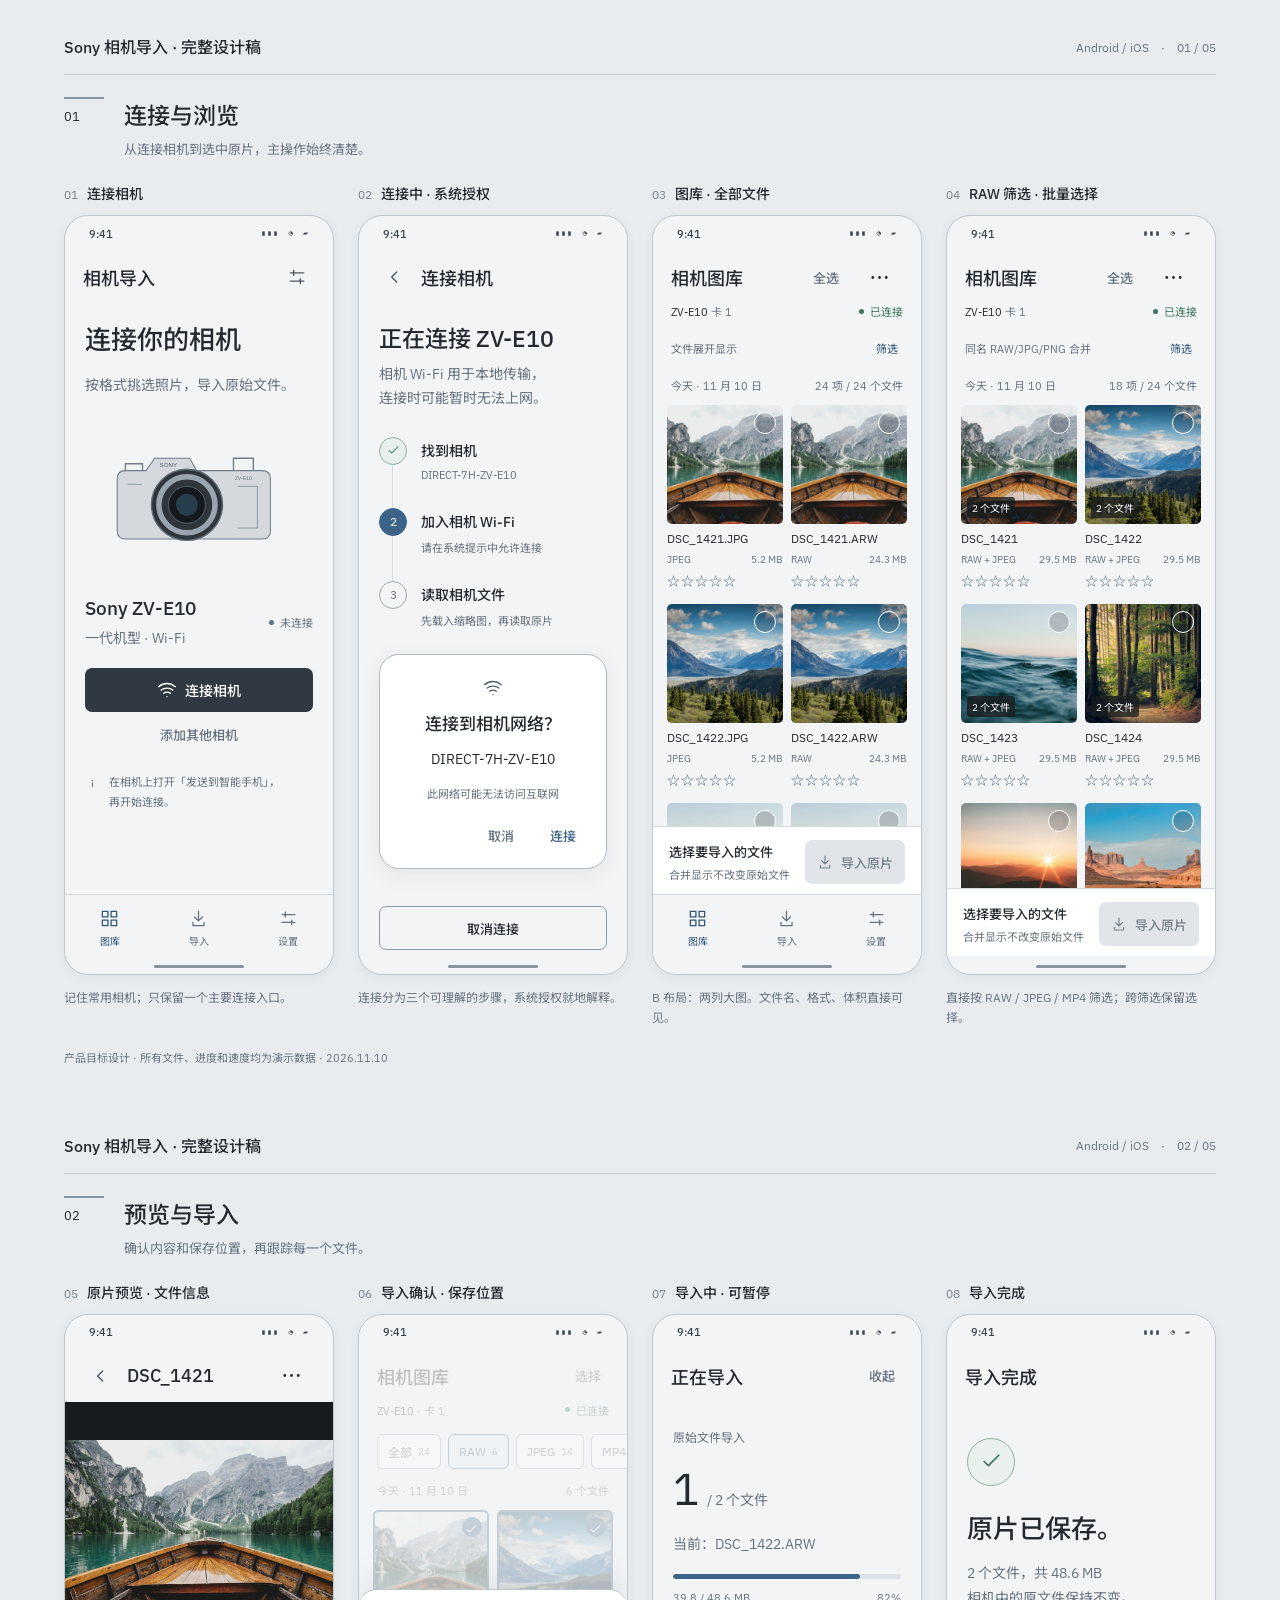
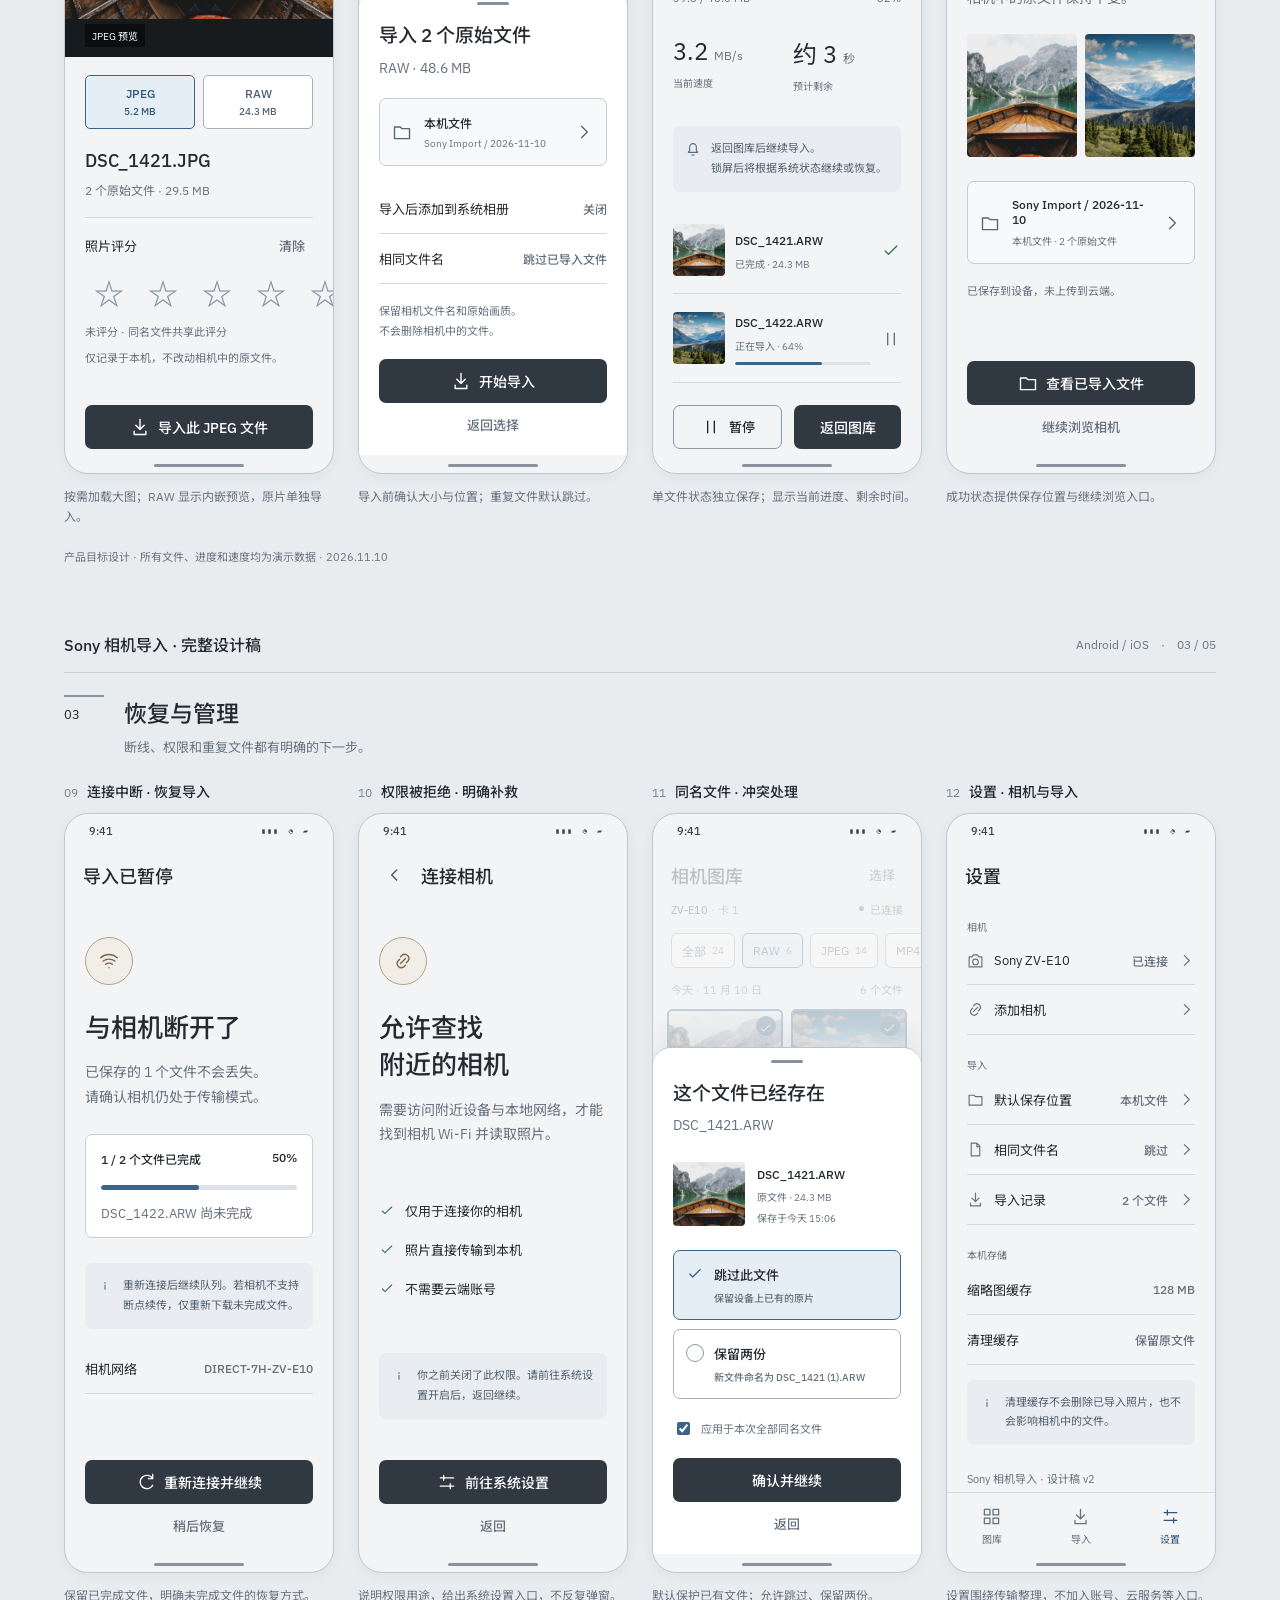
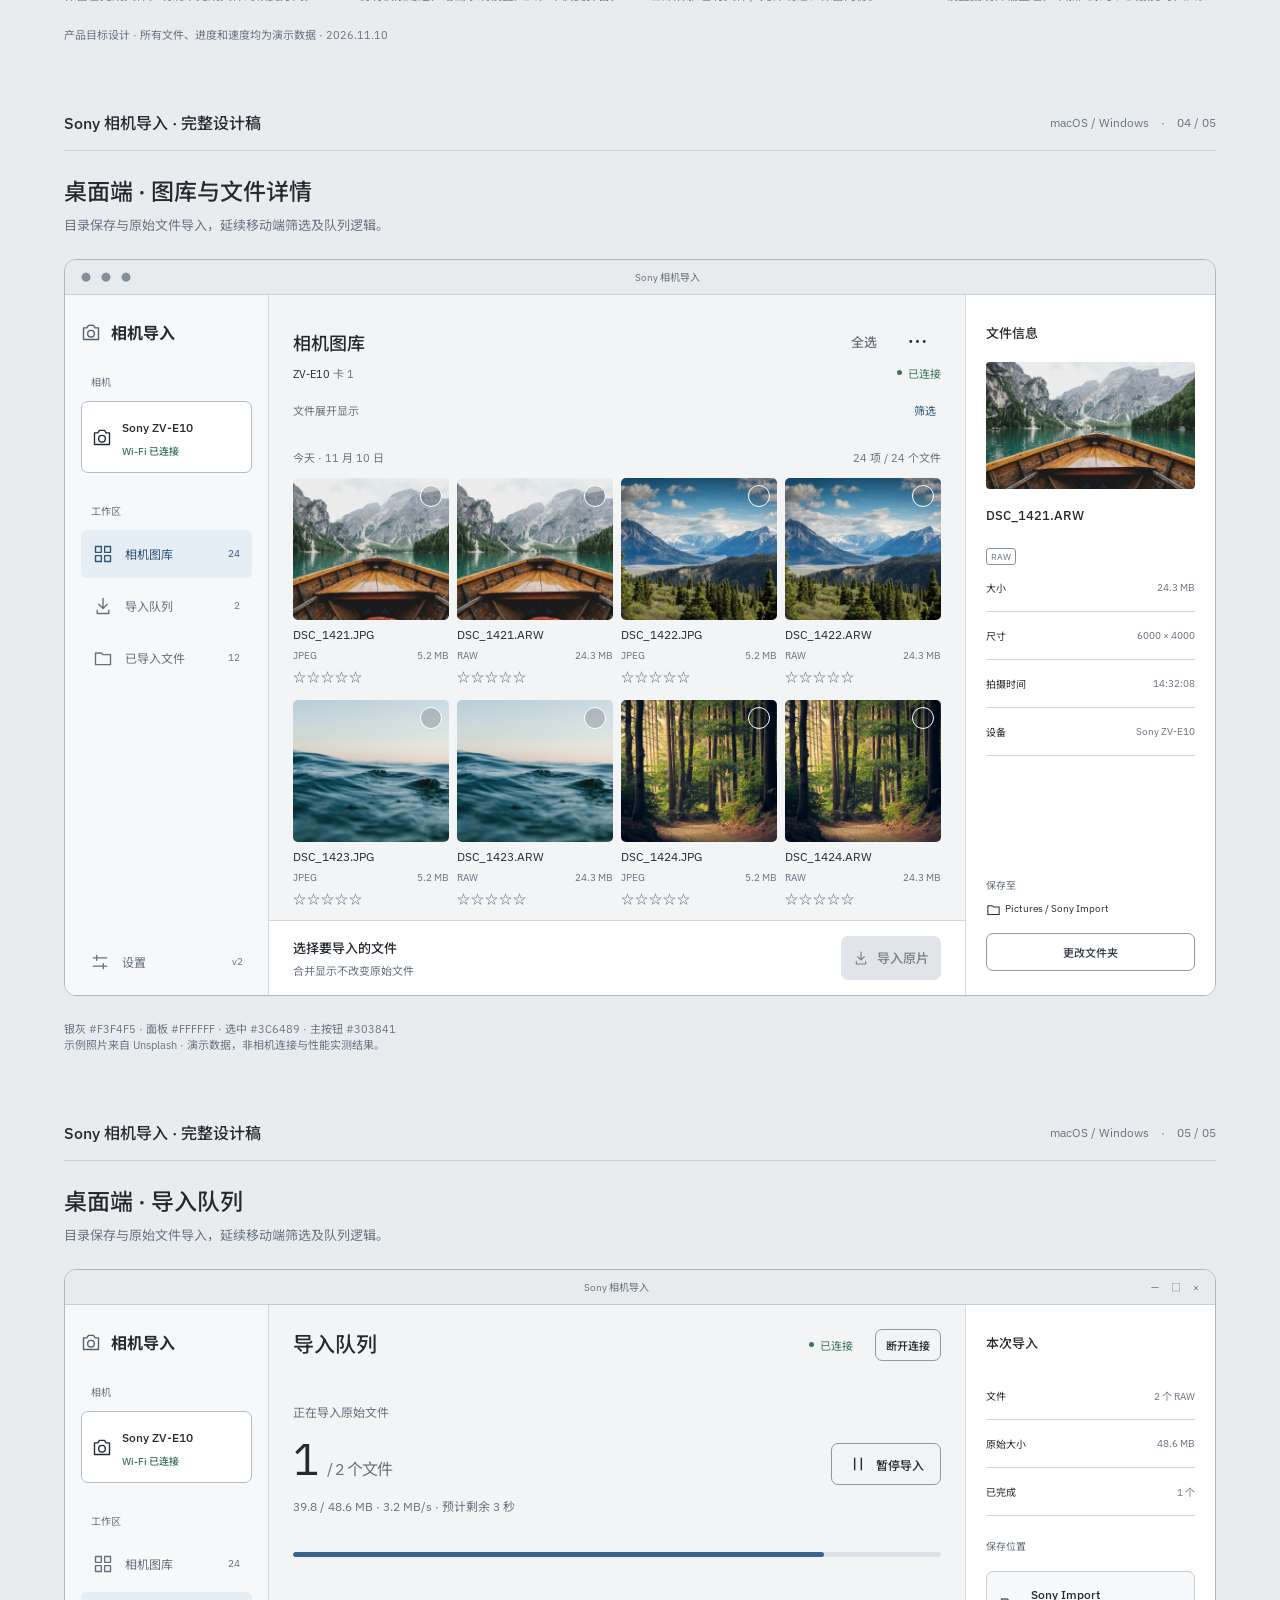
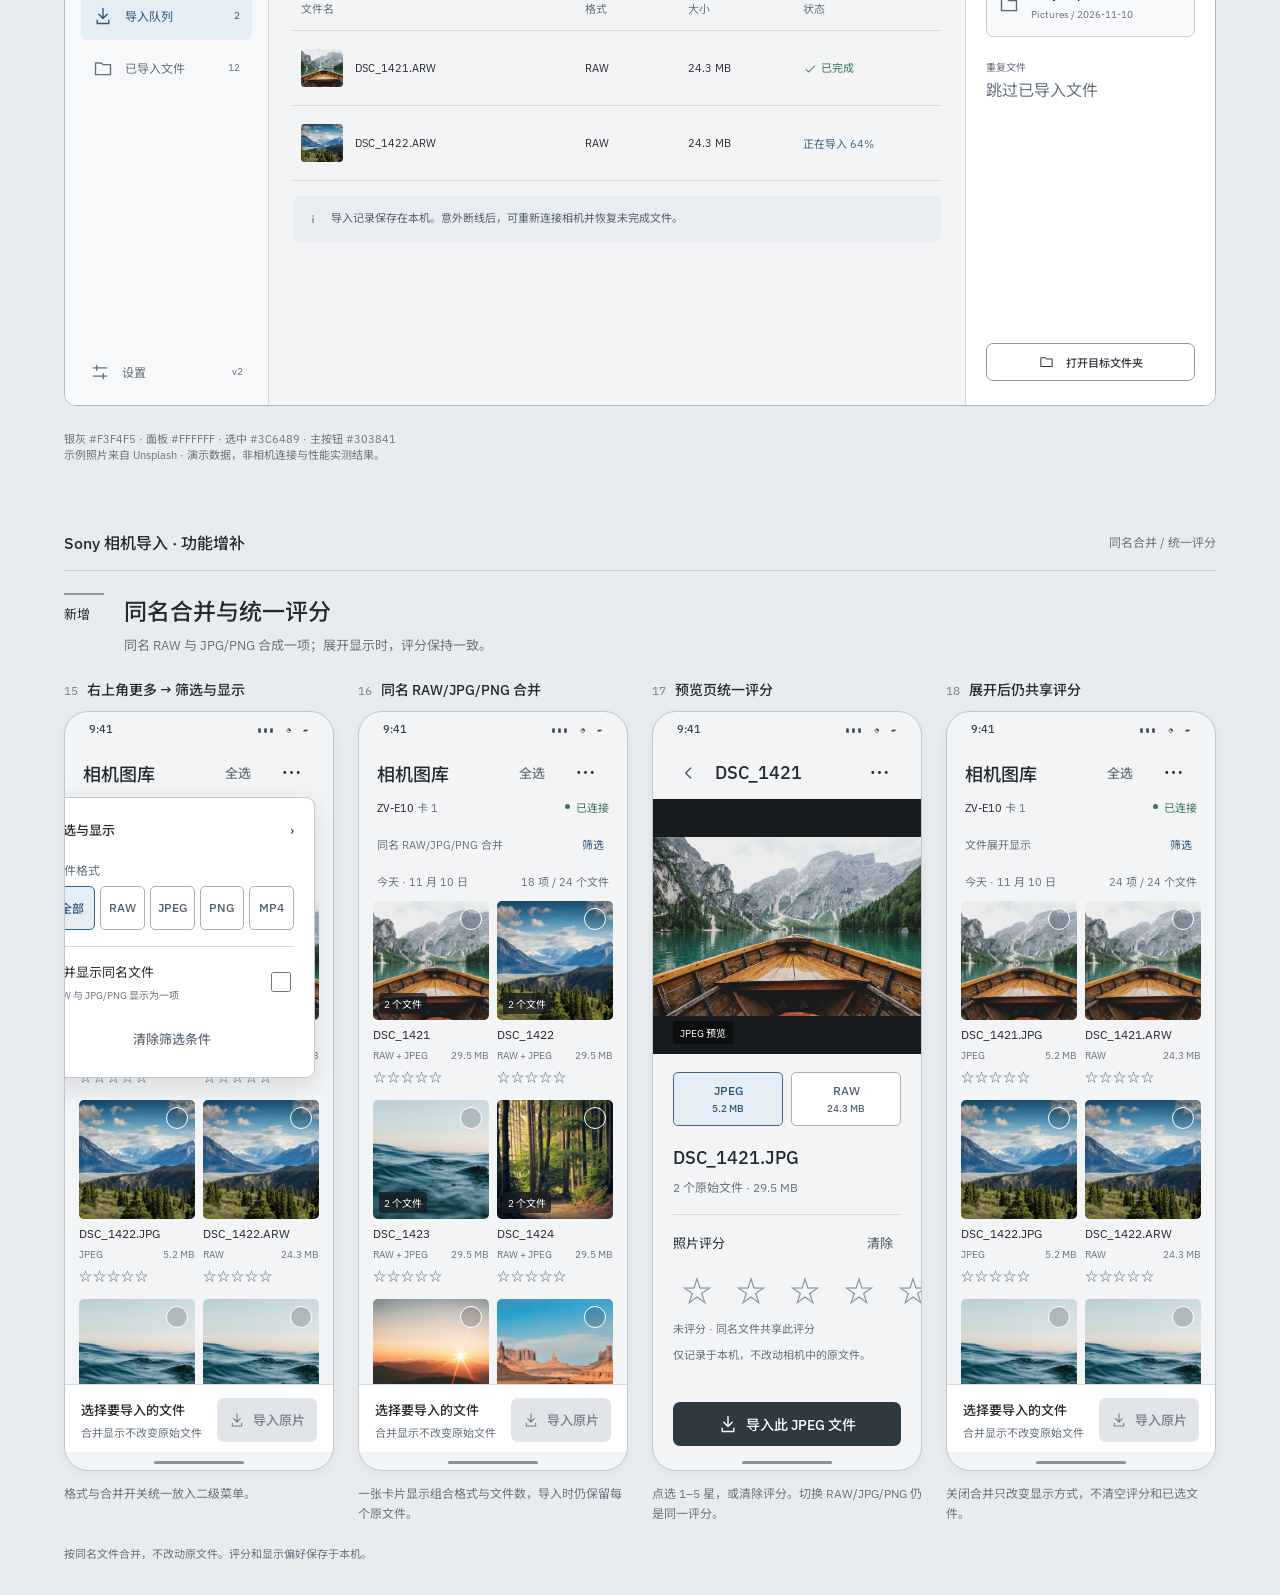
==== docs/design/sony-transfer/print.html @ 26886d0c "docs: define preview-first requirements and acceptance criteria (cherry picked from commit 8cb09dfd3" ====
<!doctype html><html lang="zh-CN"><head><meta charset="utf-8"><link rel="icon" href="data:,"><title>Sony 相机导入 · 完整设计图</title><style>
:root{--canvas:#f3f4f5;--surface:#ffffff;--raised:#eceff2;--accent:#3c6489;--text:#252a30;--muted:#66717e;--line:#d4d9de;--success:#3b755b}*{box-sizing:border-box}body{margin:0;background:#e9ecef;color:#252a30;font-family:"PingFang SC","Noto Sans CJK SC","Microsoft YaHei",sans-serif;-webkit-font-smoothing:antialiased}button{font:inherit;cursor:pointer}button:focus-visible,a:focus-visible{outline:2px solid var(--accent);outline-offset:3px}a{color:inherit;text-decoration:none}.board-header{padding:52px 64px 36px;border-bottom:1px solid #c9cfd5;display:flex;align-items:flex-end;justify-content:space-between;gap:40px}.board-header .kicker{font-size:12px;letter-spacing:2px;margin:0 0 14px}.board-header h1{font-size:38px;line-height:1.2;letter-spacing:-1.5px;margin:0 0 16px}.board-header p{font-size:15px;color:#687481;line-height:1.8;margin:0}.board-meta{text-align:right;font-size:12px;color:#687481;line-height:2}.board-meta b{color:#252a30;display:block}.boardnav{padding:22px 64px;display:flex;gap:28px;align-items:center;font-size:13px;border-bottom:1px solid #c9cfd5;background:#e9ecef}.boardnav a:hover{text-decoration:underline}.boardnav button{margin-left:auto;border:1px solid #687481;background:#303841;color:#ffffff;padding:10px 18px;border-radius:4px}.board-section{padding:42px 64px 38px;max-width:1720px;margin:auto}.sectiontop{display:flex;align-items:flex-start;gap:20px;margin-bottom:26px}.sectionnum{font-size:13px;border-top:2px solid #7a8794;padding-top:9px;width:40px}.sectiontop h2{font-size:24px;letter-spacing:-.6px;margin:0 0 8px}.sectiontop p{font-size:13px;color:#687481;margin:0}.screens{display:grid;grid-template-columns:repeat(4,minmax(0,1fr));gap:24px}.screen-card{min-width:0}.screen-label{display:flex;gap:9px;align-items:baseline;margin:0 0 12px}.screen-label span{color:#77828d;font-size:12px}.screen-label h3{font-size:14px;margin:0;font-weight:600}.screen-note{font-size:12px;line-height:1.7;color:#687481;margin:13px 0 0}.phone{color:var(--text);background:var(--canvas);height:760px;width:100%;border:1px solid #c3cbd3;border-radius:24px;overflow:hidden;position:relative;display:flex;flex-direction:column;box-shadow:0 5px 13px #17222d0d}.osbar{height:35px;flex-shrink:0;display:flex;align-items:center;justify-content:space-between;padding:0 24px;font-size:11px}.osbar span{font-size:10px;letter-spacing:1px}.phone-content{flex:1;overflow:hidden;position:relative;min-height:0}.apphead{height:52px;padding:0 18px;display:flex;align-items:center;gap:8px;flex-shrink:0}.apphead strong{font-size:18px;font-weight:600}.grow{flex:1}.ico{width:20px;height:20px;flex-shrink:0;vertical-align:middle}h1,h2,h3,p{margin-top:0}.phone h1{font-size:30px;font-weight:600;line-height:1.35;letter-spacing:-.6px;margin-bottom:12px}.phone h2{font-size:19px;line-height:1.5;margin-bottom:6px;font-weight:600}.phone .large{font-size:24px}.phone p{font-size:13px;margin-bottom:16px}.pad{padding:18px 20px}.leading{line-height:1.85}.muted{color:var(--muted)}.subtle{font-size:11px!important;color:var(--muted);line-height:1.7}.eyebrow{color:var(--accent);font-size:11px;display:block;letter-spacing:.6px;margin-bottom:12px}.primary,.secondary,.textbtn,.iconbtn{display:inline-flex;align-items:center;justify-content:center;gap:8px;border-radius:7px;min-height:44px;padding:10px 16px;border:0;font-size:13px;font-weight:600;white-space:nowrap}.primary{background:var(--accent);color:#ffffff}.secondary{border:1px solid #85919d;background:transparent;color:var(--text)}.textbtn{background:transparent;color:var(--muted);padding:6px 8px}.iconbtn{min-width:36px;background:transparent;color:inherit;padding:6px}.iconbtn .ico .ico{width:18px}.full{width:100%}.accent{color:var(--accent)!important}.primary:disabled{background:#e1e5e9;color:#76818c;cursor:default}.primary:hover:not(:disabled){background:#424e5b}.secondary:hover{background:#e5eaf0}.textbtn:hover{color:var(--text)}.camera-drawing{display:block;width:90%;height:159px;margin:12px auto 22px}.deviceheading{display:flex;align-items:center;justify-content:space-between;gap:12px;margin-bottom:18px}.deviceheading h2{margin-bottom:3px}.deviceheading p{font-size:12px;margin:0}.status{display:inline-flex;gap:6px;align-items:center;font-size:11px;color:var(--success);white-space:nowrap}.status i{width:5px;height:5px;border-radius:50%;background:currentColor}.status.warn{color:var(--muted)}.plaininfo{font-size:11px;color:var(--muted);display:flex;gap:9px;align-items:flex-start;margin-top:17px;line-height:1.8}.plaininfo .ico{width:15px;height:15px;margin-top:3px}.bottomnav{height:62px;display:flex;border-top:1px solid var(--line);padding-top:6px;flex-shrink:0}.bottomnav button{flex:1;background:transparent;border:0;color:var(--muted);display:flex;flex-direction:column;gap:5px;align-items:center;justify-content:center;font-size:10px}.bottomnav .active{color:var(--accent)}.bottomnav .ico{width:19px;height:19px}.home-indicator{height:18px;position:relative;flex-shrink:0}.home-indicator:after{content:'';display:block;position:absolute;bottom:6px;width:90px;height:3px;border-radius:4px;background:#89939d;left:50%;transform:translateX(-50%)}.steps{margin:26px 0}.steps>div{display:flex;gap:14px;position:relative;padding-bottom:26px;align-items:flex-start}.steps>div:last-child{padding-bottom:0}.steps>div:not(:last-child):before{content:'';position:absolute;left:13px;top:28px;bottom:1px;border-left:1px solid var(--line)}.steps>div>span{width:28px;height:28px;border:1px solid #a1aab4;border-radius:50%;display:flex;align-items:center;justify-content:center;color:var(--muted);font-size:12px}.steps .done>span{background:#e7f0ea;color:var(--success);border-color:#96b29f}.steps .current>span{background:var(--accent);border-color:var(--accent);color:#ffffff}.steps b{font-size:14px;display:block;line-height:28px}.steps small{display:block;font-size:11px;color:var(--muted);margin-top:3px}.steps .ico{width:15px;height:15px}.sysdialog{background:#ffffff;padding:22px 22px 10px;border-radius:20px;text-align:center;border:1px solid #9ba6b1}.sysdialog b{display:block;font-size:17px;margin:12px 0}.sysdialog p{margin:0 0 10px}.sysdialog small{font-size:11px;color:var(--muted)}.sysdialog>div{display:flex;justify-content:flex-end;gap:20px;margin-top:12px}.systemicon{color:var(--accent)}.footerpad{padding:10px 20px 6px;flex-shrink:0}.cameraline{padding:0 18px 8px;display:flex;justify-content:space-between;align-items:center;font-size:11px}.chips{display:flex;gap:7px;padding:8px 18px 10px;white-space:nowrap}.chip{display:flex;align-items:center;gap:6px;background:transparent;color:var(--muted);border:1px solid #87929e;border-radius:6px;padding:8px 10px;font-size:11px;min-height:35px}.chip span{font-size:10px;opacity:.85}.chip.chosen{background:#e5edf5;border-color:var(--accent);color:var(--accent)}.datebar{display:flex;justify-content:space-between;gap:8px;color:var(--muted);font-size:10px;padding:3px 18px 12px}.grid{display:grid;grid-template-columns:1fr 1fr;gap:12px 8px;padding:0 14px 20px}.tile{display:block;width:100%;padding:0 0 5px;text-align:left;border:none;border-radius:5px;background:transparent;color:var(--text);overflow:hidden;min-width:0}.thumb{height:119px;position:relative;border-radius:5px;overflow:hidden;background:var(--raised)}img{object-fit:cover;display:block;max-width:100%}.thumb img{height:100%;width:100%}.tick{position:absolute;right:7px;top:7px;width:20px;height:20px;border:1.5px solid #ffffffdc;border-radius:50%;background:#0002}.selected .tick{border-color:var(--accent);background:var(--accent);color:#ffffff}.tick .ico{width:15px;height:15px;margin:1px}.selected .thumb{outline:2px solid var(--accent);outline-offset:-2px}.fileinfo{display:flex;align-items:center;gap:4px;padding-top:7px;justify-content:space-between;font-size:10px;white-space:nowrap}.fileinfo span{overflow:hidden;text-overflow:ellipsis}.fileinfo em,.format{font-style:normal;font-size:9px;color:var(--muted);border:1px solid #87929e;border-radius:3px;padding:2px 4px}.tile>small{display:block;font-size:9px;color:var(--muted);padding-top:3px}.duration{position:absolute;bottom:6px;left:6px;background:#151a14bf;font-size:9px;padding:3px 5px;border-radius:3px}.duration .ico{width:11px;height:11px;margin-right:3px}.selection{display:flex;gap:10px;align-items:center;justify-content:space-between;padding:13px 16px 10px;border-top:1px solid var(--line);background:var(--canvas);flex-shrink:0}.selection b{font-size:12px;display:block}.selection small{font-size:10px;color:var(--muted);display:block;margin-top:5px}.selection .primary{padding:9px 12px;font-size:12px}.selection .ico{width:16px;height:16px}.preview-image{height:295px;display:flex;align-items:center;position:relative;background:#090b08}.preview-image img{width:100%}.preview-image>span{position:absolute;bottom:10px;left:20px;color:#f4f4f0;font-size:10px;background:#0008;padding:4px 7px}.metadata{padding-top:20px}.metadata .deviceheading{margin-bottom:6px}.metagrid{display:grid;grid-template-columns:1fr 1fr;gap:20px 12px;padding:18px 0;border-top:1px solid var(--line)}.metagrid small{font-size:10px;display:block;color:var(--muted);margin-bottom:7px}.metagrid b{font-size:12px;font-weight:500}.dimmed{opacity:.25;pointer-events:none}.sheet{position:absolute;bottom:0;left:0;right:0;border-radius:18px 18px 0 0;background:#ffffff;border-top:1px solid #9ba6b1;padding:12px 20px 8px;box-shadow:0 -20px 40px #0003}.sheet h2{margin-top:16px}.handle{display:block;width:32px;height:3px;border-radius:4px;background:#85919d;margin:0 auto 8px}.destination{display:flex;align-items:center;gap:12px;padding:15px 12px;border:1px solid #b0bac4;border-radius:7px;margin:18px 0}.destination>div{flex:1}.destination b{display:block;font-size:12px;font-weight:500}.destination small{display:block;color:var(--muted);font-size:10px;margin-top:6px}.destination .ico{color:var(--accent)}.settingrow{display:flex;align-items:center;gap:10px;padding:15px 0;border-bottom:1px solid var(--line);font-size:12px;min-height:48px}.settingrow>span{flex:1}.settingrow b{font-weight:400;color:var(--muted);font-size:11px;white-space:nowrap}.settingrow .ico{width:17px;height:17px;color:var(--muted)}.sheet .subtle{margin:18px 0}.progress-summary{padding:8px 0 18px}.bigcount{font-size:48px;font-weight:500;letter-spacing:-2px;margin:15px 0}.bigcount span{font-size:15px;color:var(--muted);letter-spacing:0;margin-left:8px}.track{height:5px;background:#dce2e8;border-radius:5px;margin:18px 0 12px;overflow:hidden}.track i{display:block;height:100%;background:var(--accent);border-radius:5px}.between{display:flex;justify-content:space-between;font-size:11px}.speed{display:flex;gap:50px;margin-top:30px}.speed b{display:block;font-size:24px;font-weight:500}.speed b small{font-size:12px;color:var(--muted)}.speed span{display:block;font-size:10px;color:var(--muted);margin-top:8px}.inline-note{display:flex;align-items:flex-start;gap:10px;background:#e9edf1;padding:13px 12px;border-radius:7px;font-size:11px;color:var(--muted);line-height:1.8;margin:15px 0}.inline-note .ico{height:16px;width:16px;margin-top:2px;color:var(--accent)}.queueitem{display:flex;align-items:center;gap:10px;padding:17px 0;border-bottom:1px solid var(--line)}.queueitem>img{width:52px;height:52px;border-radius:4px}.queueitem>div{flex:1;min-width:0}.queueitem b{font-size:12px;font-weight:500}.queueitem small{display:block;font-size:10px;color:var(--muted);margin-top:7px}.thin{height:3px;margin:9px 0 0}.success{color:var(--success)}.buttonrow{display:flex;gap:12px}.buttonrow button{flex:1}.complete-mark,.warning-mark{width:48px;height:48px;border:1px solid #96b29f;display:flex;align-items:center;justify-content:center;border-radius:50%;margin:18px 0 24px;color:var(--success)}.complete-mark .ico{width:25px;height:25px}.warning-mark{color:var(--accent);border-color:#b2a285}.image-pair{display:grid;grid-template-columns:1fr 1fr;gap:8px;margin:24px 0}.image-pair img{height:123px;border-radius:4px;width:100%}.compact{margin:25px 0;padding:15px;background:var(--surface);border:1px solid var(--line);border-radius:7px}.compact b{font-size:12px}.permission-list{padding:15px 0;margin:20px 0}.permission-list>div{font-size:13px;display:flex;align-items:center;gap:10px;margin:19px 0}.permission-list .ico{width:16px;color:var(--success)}.conflict{display:flex;gap:12px;align-items:center;margin:24px 0}.conflict img{width:72px;height:64px;border-radius:4px}.conflict b{font-size:12px}.conflict small{font-size:10px;color:var(--muted);display:block;margin-top:6px}.option{display:flex;gap:10px;align-items:flex-start;width:100%;text-align:left;background:transparent;border:1px solid #a8b2bd;border-radius:7px;padding:14px 12px;color:var(--text);margin-bottom:9px}.option b{display:block;font-size:13px;font-weight:500}.option small{display:block;font-size:10px;color:var(--muted);margin-top:6px}.picked{border-color:var(--accent);background:#e5edf5}.picked .ico{width:18px;height:18px;color:var(--accent)}.radio{border:1px solid #8b97a3;width:18px;height:18px;border-radius:50%;flex-shrink:0}.applyall{font-size:11px;color:var(--muted);display:flex;align-items:center;gap:8px;margin:20px 0}input{accent-color:var(--accent)}.sectioncaption{font-size:10px;color:var(--muted);margin:22px 0 3px}.sectioncaption:first-child{margin-top:0}.version{margin-top:25px}.desktop{background:var(--canvas);border:1px solid #acb7c2;border-radius:12px;color:var(--text);overflow:hidden;margin-bottom:36px}.windowbar{height:35px;border-bottom:1px solid var(--line);background:#ffffff;display:flex;align-items:center;justify-content:space-between;padding:0 16px;font-size:10px;color:var(--muted)}.windowdots{letter-spacing:4px;color:#83909c}.desktopbody{display:flex;height:645px}.sidebar{width:204px;flex-shrink:0;border-right:1px solid var(--line);padding:25px 16px;position:relative}.desktopbrand{display:flex;gap:10px;align-items:center;font-size:16px}.desktopbrand .ico{color:var(--accent)}.sidegroup{margin:30px 10px 12px;font-size:10px;color:var(--muted)}.sidecamera{border:1px solid #b0bac4;border-radius:7px;width:100%;background:#eef2f6;color:var(--text);padding:14px 10px;display:flex;gap:10px;align-items:center;text-align:left}.sidecamera b{font-size:12px;font-weight:500}.sidecamera small{display:block;font-size:10px;color:var(--success);margin-top:7px}.sideitem{width:100%;background:transparent;border:none;display:flex;gap:12px;align-items:center;color:var(--muted);padding:14px 12px;font-size:12px;border-radius:6px;margin-bottom:4px}.sideitem span{margin-left:auto;font-size:10px}.sideitem.on{background:#e5edf5;color:var(--accent)}.sidebottom{position:absolute;left:25px;right:25px;bottom:23px;display:flex;gap:12px;align-items:center;font-size:12px;color:var(--muted)}.sidebottom span{margin-left:auto;font-size:10px}.workspace{flex:1;min-width:0;padding:24px}.desktophead{display:flex;align-items:center;gap:22px}.desktophead h2{font-size:21px;line-height:1;margin:0}.desktophead .secondary{font-size:11px;min-height:32px;padding:5px 10px}.desktoptools{display:flex;align-items:center;justify-content:space-between;margin-top:16px}.desktoptools .chips{padding:8px 0}.workspace>.datebar{padding:13px 0}.desktopgrid{display:grid;grid-template-columns:repeat(4,1fr);gap:16px 12px}.desktopgrid .thumb{height:142px}.desktopgrid .tile small{font-size:10px}.desktopgrid .fileinfo{font-size:11px}.desktopselection{display:flex;align-items:center;gap:12px;margin-top:20px;padding-top:18px;border-top:1px solid var(--line)}.desktopselection b{font-size:12px}.desktopselection p{font-size:10px;margin:7px 0}.desktopselection button{font-size:11px;min-height:38px}.inspector{width:250px;flex-shrink:0;border-left:1px solid var(--line);padding:28px 20px;position:relative;background:#f9fafb}.inspector h3{font-size:13px;font-weight:500;margin:0 0 20px}.inspector>img{height:127px;width:100%;border-radius:4px;margin:0 0 18px}.inspector .settingrow{font-size:10px}.inspector .settingrow b{font-size:10px}.inspectorbottom{position:absolute;bottom:24px;left:20px;right:20px;font-size:10px}.inspectorbottom p{font-size:10px;margin:10px 0 16px}.inspectorbottom .ico{width:15px;height:15px;margin-right:4px}.inspectorbottom button{font-size:11px;min-height:36px}.desktop-progress{display:flex;justify-content:space-between;align-items:center;margin:42px 0 26px}.desktop-progress h1{font-size:44px;margin:10px 0;letter-spacing:-1px}.desktop-progress h1 span{font-size:16px;color:var(--muted);font-weight:400}.desktop-progress p{font-size:12px}.desktop-progress button{font-size:12px;min-height:38px}.tablehead,.tablerow{display:grid;grid-template-columns:2.1fr .7fr .8fr 1fr;gap:12px;align-items:center;font-size:11px}.tablehead{color:var(--muted);padding:20px 8px 14px;border-bottom:1px solid var(--line);margin-top:23px}.tablerow{padding:18px 8px;border-bottom:1px solid var(--line)}.tablerow>span:first-child{display:flex;align-items:center;gap:12px}.tablerow img{width:42px;height:38px;border-radius:4px}.tablerow .ico{width:15px;height:15px}.tokens{display:grid;grid-template-columns:1fr 1fr 1fr;gap:24px;border-top:1px solid #c9cfd5;padding-top:25px}.tokens h3{font-size:14px;margin-bottom:16px}.tokens p{font-size:12px;line-height:1.9;color:#687481}.swatches{display:flex;gap:12px}.swatch{height:36px;width:36px;border-radius:4px;border:1px solid #8c99a6}.swatchlabel{font-size:10px;line-height:2;margin-top:5px}.board-footer{font-size:11px;color:#687481;border-top:1px solid #c9cfd5;padding:28px 64px;display:flex;justify-content:space-between;line-height:1.8}.viewer{border:0;padding:0;background:#e9ecef;width:460px;max-width:95vw;max-height:95vh;border-radius:14px;overflow:auto}.viewer::backdrop{background:#000b}.viewer-toolbar{padding:12px;display:flex;justify-content:space-between;align-items:center;font-size:12px}.viewer-toolbar button{border:1px solid #8c99a6;background:transparent;border-radius:4px;padding:7px 12px}.viewer .phone{width:360px;max-width:100%;margin:0 auto 16px}.viewer .screen-label,.viewer .screen-note{display:none}@media(max-width:1250px){.screens{grid-template-columns:repeat(2,minmax(0,1fr));max-width:760px;margin:auto}.phone{width:360px;max-width:100%;margin:auto}.board-section{padding:35px 28px}.desktop{min-width:1300px}.desktopwrap{overflow:auto}.board-header{padding:36px 28px}.boardnav{padding:18px 28px}.tokens{grid-template-columns:1fr}.board-meta{display:none}.board-header h1{font-size:30px}}@media(max-width:650px){.screens{grid-template-columns:1fr;max-width:360px}.boardnav{flex-wrap:wrap;gap:16px}.boardnav button{margin-left:0}.board-header h1{font-size:28px}.board-footer{padding:24px;display:block}.phone{height:760px}.sectiontop p{line-height:1.8}.board-section{padding-left:18px;padding-right:18px}}@media print{@page{size:1680px 1180px;margin:0}body{background:#e9ecef;print-color-adjust:exact;-webkit-print-color-adjust:exact}.board-header{padding:28px 64px}.boardnav{display:none}.board-section{break-before:page;padding:35px 64px 20px;max-width:none}.board-section:first-of-type{break-before:auto}.phone{height:760px}.board-footer{display:none}.desktop-section{break-before:page}.desktop{break-inside:avoid}.desktop-section .desktop{margin-bottom:35px}.tokens-section{break-before:page}.viewer{display:none} .screen-note{font-size:11px}}
.phone-content{overflow:auto;scrollbar-width:none}.phone-content::-webkit-scrollbar{display:none}.chips{overflow-x:auto;scrollbar-width:none}.phone p{font-size:14px}.fileinfo{font-size:11px}.tile>small{font-size:10px}.fileinfo em{font-size:10px}.chip{font-size:12px}.settingrow{font-size:13px}.settingrow b{font-size:12px}.phone-content:has(.sheet){overflow:hidden}@page{size:1680px 1100px;margin:0}.printpage{height:1100px;padding:34px 64px;break-after:page;overflow:hidden}.printpage:last-child{break-after:auto}.printtop{display:flex;justify-content:space-between;align-items:center;border-bottom:1px solid #c9cfd5;padding-bottom:16px;margin-bottom:22px;font-size:12px;color:#687481}.printtop b{color:#252a30;font-size:16px}.board-section{padding:0;break-before:auto;max-width:none}.phone{height:760px}.sectiontop{margin-bottom:25px}.desktop-section{break-before:auto}.tokens-section{break-before:auto}.desktop{margin-bottom:24px}.printfoot{font-size:11px;color:#687481;margin-top:20px}.desktopbody{height:700px}.desktopgrid .thumb{height:168px}.screens{grid-template-columns:repeat(4,minmax(0,1fr));max-width:none}.phone{width:100%}.tokens{grid-template-columns:1fr 1fr 1fr}.desktop{min-width:0}@page{size:1680px 1150px;margin:0}.printpage{height:auto;min-height:0;overflow:visible;break-inside:avoid;break-after:page}.printpage:last-child{break-after:auto}</style><link rel="stylesheet" href="theme-v2.css"><link rel="stylesheet" href="gallery-pairing.css"></head><body><div class="printpage"><div class="printtop"><b>Sony 相机导入 · 完整设计稿</b><span>Android / iOS　·　01 / 05</span></div><section class="board-section"><div class="sectiontop"><span class="sectionnum">01</span><div><h2>连接与浏览</h2><p>从连接相机到选中原片，主操作始终清楚。</p></div></div><div class="screens"><article class="screen-card" id="screen-1"><div class="screen-label"><span>01</span><h3>连接相机</h3></div><div class="phone " data-screen="1"><div class="osbar"><b>9:41</b><span>▮▮▮ &nbsp; ◔ &nbsp; ▰</span></div><div class="phone-content"><div class="apphead"><strong>相机导入</strong><span class="grow"></span><button class="iconbtn" aria-label="设置" data-to="12"><svg class="ico" viewBox="0 0 24 24" fill="none" stroke="currentColor" stroke-width="1.65" stroke-linecap="round" stroke-linejoin="round"><path d="M4 7h16M4 17h16M8 4v6m8 4v6"/></svg></button></div><div class="pad"><h1>连接你的相机</h1><p class="muted leading">按格式挑选照片，导入原始文件。</p><svg class="camera-drawing" viewBox="0 0 300 170" fill="none"><path d="M43 53h30l13-18h51l10 18h96q12 0 12 12v76q0 12-12 12H43q-12 0-12-12V65q0-12 12-12Z" fill="#d5d9de" stroke="#717d89" stroke-width="1.5"/><path d="M201 52V35h29v18M43 54V43h25v10" stroke="#717d89" stroke-width="2"/><circle cx="133" cy="103" r="52" fill="#30353b" stroke="#606d79" stroke-width="2"/><circle cx="133" cy="103" r="41" stroke="#9ba5af" stroke-width="8"/><circle cx="133" cy="103" r="27" fill="#15181c" stroke="#667b8f"/><circle cx="133" cy="103" r="16" fill="#283e4d"/><path d="M207 76h29v61h-29M46 73h21" stroke="#717d89"/><text x="93" y="47" fill="#59636d" font-size="9" font-family="sans-serif">SONY</text><text x="203" y="67" fill="#59636d" font-size="7">ZV-E10</text></svg><div class="deviceheading"><div><h2>Sony ZV-E10</h2><p class="muted">一代机型 · Wi-Fi</p></div><span class="status warn"><i></i>未连接</span></div><button class="primary full" data-to="2"><svg class="ico" viewBox="0 0 24 24" fill="none" stroke="currentColor" stroke-width="1.65" stroke-linecap="round" stroke-linejoin="round"><path d="M2 8c6-5 14-5 20 0M5 12c4-3 10-3 14 0m-11 4c2-2 6-2 8 0m-4 4h.01"/></svg>连接相机</button><button class="textbtn full" data-to="2">添加其他相机</button><div class="plaininfo"><svg class="ico" viewBox="0 0 24 24" fill="none" stroke="currentColor" stroke-width="1.65" stroke-linecap="round" stroke-linejoin="round"><path d="M12 11v6m0-10v1"/></svg><span>在相机上打开「发送到智能手机」，<br>再开始连接。</span></div></div></div><div class="bottomnav"><button data-to="3" class="active"><svg class="ico" viewBox="0 0 24 24" fill="none" stroke="currentColor" stroke-width="1.65" stroke-linecap="round" stroke-linejoin="round"><path d="M3 3h7v7H3zM14 3h7v7h-7zM3 14h7v7H3zM14 14h7v7h-7z"/></svg><span>图库</span></button><button data-to="7" class=""><svg class="ico" viewBox="0 0 24 24" fill="none" stroke="currentColor" stroke-width="1.65" stroke-linecap="round" stroke-linejoin="round"><path d="M12 3v12m-5-5 5 5 5-5M5 17v4h14v-4"/></svg><span>导入</span></button><button data-to="12" class=""><svg class="ico" viewBox="0 0 24 24" fill="none" stroke="currentColor" stroke-width="1.65" stroke-linecap="round" stroke-linejoin="round"><path d="M4 7h16M4 17h16M8 4v6m8 4v6"/></svg><span>设置</span></button></div><div class="home-indicator"></div></div><p class="screen-note">记住常用相机；只保留一个主要连接入口。</p></article><article class="screen-card" id="screen-2"><div class="screen-label"><span>02</span><h3>连接中 · 系统授权</h3></div><div class="phone " data-screen="2"><div class="osbar"><b>9:41</b><span>▮▮▮ &nbsp; ◔ &nbsp; ▰</span></div><div class="phone-content"><div class="apphead"><button class="iconbtn" aria-label="返回" data-to="1"><svg class="ico" viewBox="0 0 24 24" fill="none" stroke="currentColor" stroke-width="1.65" stroke-linecap="round" stroke-linejoin="round"><path d="m14 6-6 6 6 6"/></svg></button><strong>连接相机</strong><span class="grow"></span></div><div class="pad"><h2 class="large">正在连接 ZV-E10</h2><p class="muted leading">相机 Wi-Fi 用于本地传输，<br>连接时可能暂时无法上网。</p><div class="steps"><div class="done"><span><svg class="ico" viewBox="0 0 24 24" fill="none" stroke="currentColor" stroke-width="1.65" stroke-linecap="round" stroke-linejoin="round"><path d="m5 12 4 4L19 6"/></svg></span><div><b>找到相机</b><small>DIRECT-7H-ZV-E10</small></div></div><div class="current"><span>2</span><div><b>加入相机 Wi-Fi</b><small>请在系统提示中允许连接</small></div></div><div><span>3</span><div><b>读取相机文件</b><small>先载入缩略图，再读取原片</small></div></div></div><div class="sysdialog"><span class="systemicon"><svg class="ico" viewBox="0 0 24 24" fill="none" stroke="currentColor" stroke-width="1.65" stroke-linecap="round" stroke-linejoin="round"><path d="M2 8c6-5 14-5 20 0M5 12c4-3 10-3 14 0m-11 4c2-2 6-2 8 0m-4 4h.01"/></svg></span><b>连接到相机网络？</b><p>DIRECT-7H-ZV-E10</p><small>此网络可能无法访问互联网</small><div><button class="textbtn" data-to="1">取消</button><button class="textbtn accent" data-to="3">连接</button></div></div></div></div><div class="pad footerpad"><button class="secondary full" data-to="1">取消连接</button></div><div class="home-indicator"></div></div><p class="screen-note">连接分为三个可理解的步骤，系统授权就地解释。</p></article><article class="screen-card" id="screen-3"><div class="screen-label"><span>03</span><h3>图库 · 全部文件</h3></div><div class="phone " data-screen="3"><div class="osbar"><b>9:41</b><span>▮▮▮ &nbsp; ◔ &nbsp; ▰</span></div><div class="phone-content"><div class="apphead"><strong>相机图库</strong><span class="grow"></span><button class="textbtn" data-to="4">选择</button></div><div class="cameraline"><span>ZV-E10 <span class="muted">· 卡 1</span></span><span class="status "><i></i>已连接</span></div><div class="chips"><button class="chip chosen" data-to="3">全部<span>24</span></button><button class="chip " data-to="4">RAW<span>6</span></button><button class="chip " data-to="3">JPEG<span>14</span></button><button class="chip " data-to="3">MP4<span>4</span></button></div><div class="datebar"><span>今天 · 11 月 10 日</span><span>24 个文件</span></div><div class="grid"><button class="tile " data-to="5"><div class="thumb"><img src="assets/lake.jpg" alt="示例风景照片"><span class="tick" data-to="4"></span></div><div class="fileinfo"><span>DSC_1421.ARW</span><em>RAW</em></div><small>24.3 MB</small></button><button class="tile " data-to="5"><div class="thumb"><img src="assets/mountain.jpg" alt="示例风景照片"><span class="tick" data-to="4"></span></div><div class="fileinfo"><span>DSC_1422.JPG</span><em>JPEG</em></div><small>5.2 MB</small></button><button class="tile " data-to="5"><div class="thumb"><img src="assets/coast.jpg" alt="示例风景照片"><span class="tick" data-to="4"></span></div><div class="fileinfo"><span>DSC_1423.ARW</span><em>RAW</em></div><small>24.3 MB</small></button><button class="tile " data-to="5"><div class="thumb"><img src="assets/forest.jpg" alt="示例风景照片"><span class="tick" data-to="4"></span></div><div class="fileinfo"><span>DSC_1424.JPG</span><em>JPEG</em></div><small>5.2 MB</small></button><button class="tile " data-to="5"><div class="thumb"><img src="assets/road.jpg" alt="示例风景照片"><span class="tick" data-to="4"></span><span class="duration"><svg class="ico" viewBox="0 0 24 24" fill="none" stroke="currentColor" stroke-width="1.65" stroke-linecap="round" stroke-linejoin="round"><path d="m9 5 10 7-10 7z"/></svg>00:18</span></div><div class="fileinfo"><span>C0001.MP4</span><em>MP4</em></div><small>83.0 MB</small></button><button class="tile " data-to="5"><div class="thumb"><img src="assets/dunes.jpg" alt="示例风景照片"><span class="tick" data-to="4"></span></div><div class="fileinfo"><span>DSC_1426.JPG</span><em>JPEG</em></div><small>5.2 MB</small></button></div></div><div class="selection"><div><b>选择要导入的文件</b><small>不缩小，不转码</small></div><button class="primary" disabled><svg class="ico" viewBox="0 0 24 24" fill="none" stroke="currentColor" stroke-width="1.65" stroke-linecap="round" stroke-linejoin="round"><path d="M12 3v12m-5-5 5 5 5-5M5 17v4h14v-4"/></svg>导入原片</button></div><div class="bottomnav"><button data-to="3" class="active"><svg class="ico" viewBox="0 0 24 24" fill="none" stroke="currentColor" stroke-width="1.65" stroke-linecap="round" stroke-linejoin="round"><path d="M3 3h7v7H3zM14 3h7v7h-7zM3 14h7v7H3zM14 14h7v7h-7z"/></svg><span>图库</span></button><button data-to="7" class=""><svg class="ico" viewBox="0 0 24 24" fill="none" stroke="currentColor" stroke-width="1.65" stroke-linecap="round" stroke-linejoin="round"><path d="M12 3v12m-5-5 5 5 5-5M5 17v4h14v-4"/></svg><span>导入</span></button><button data-to="12" class=""><svg class="ico" viewBox="0 0 24 24" fill="none" stroke="currentColor" stroke-width="1.65" stroke-linecap="round" stroke-linejoin="round"><path d="M4 7h16M4 17h16M8 4v6m8 4v6"/></svg><span>设置</span></button></div><div class="home-indicator"></div></div><p class="screen-note">B 布局：两列大图。文件名、格式、体积直接可见。</p></article><article class="screen-card" id="screen-4"><div class="screen-label"><span>04</span><h3>RAW 筛选 · 批量选择</h3></div><div class="phone " data-screen="4"><div class="osbar"><b>9:41</b><span>▮▮▮ &nbsp; ◔ &nbsp; ▰</span></div><div class="phone-content"><div class="apphead"><strong>相机图库</strong><span class="grow"></span><button class="textbtn" data-to="4">选择</button></div><div class="cameraline"><span>ZV-E10 <span class="muted">· 卡 1</span></span><span class="status "><i></i>已连接</span></div><div class="chips"><button class="chip " data-to="3">全部<span>24</span></button><button class="chip chosen" data-to="4">RAW<span>6</span></button><button class="chip " data-to="3">JPEG<span>14</span></button><button class="chip " data-to="3">MP4<span>4</span></button></div><div class="datebar"><span>今天 · 11 月 10 日</span><span>6 个文件</span></div><div class="grid"><button class="tile selected" data-to="5"><div class="thumb"><img src="assets/lake.jpg" alt="示例风景照片"><span class="tick" data-to="4"><svg class="ico" viewBox="0 0 24 24" fill="none" stroke="currentColor" stroke-width="1.65" stroke-linecap="round" stroke-linejoin="round"><path d="m5 12 4 4L19 6"/></svg></span></div><div class="fileinfo"><span>DSC_1421.ARW</span><em>RAW</em></div><small>24.3 MB</small></button><button class="tile selected" data-to="5"><div class="thumb"><img src="assets/mountain.jpg" alt="示例风景照片"><span class="tick" data-to="4"><svg class="ico" viewBox="0 0 24 24" fill="none" stroke="currentColor" stroke-width="1.65" stroke-linecap="round" stroke-linejoin="round"><path d="m5 12 4 4L19 6"/></svg></span></div><div class="fileinfo"><span>DSC_1422.ARW</span><em>RAW</em></div><small>24.3 MB</small></button><button class="tile " data-to="5"><div class="thumb"><img src="assets/coast.jpg" alt="示例风景照片"><span class="tick" data-to="4"></span></div><div class="fileinfo"><span>DSC_1423.ARW</span><em>RAW</em></div><small>24.3 MB</small></button><button class="tile " data-to="5"><div class="thumb"><img src="assets/forest.jpg" alt="示例风景照片"><span class="tick" data-to="4"></span></div><div class="fileinfo"><span>DSC_1424.ARW</span><em>RAW</em></div><small>24.3 MB</small></button><button class="tile " data-to="5"><div class="thumb"><img src="assets/road.jpg" alt="示例风景照片"><span class="tick" data-to="4"></span></div><div class="fileinfo"><span>DSC_1425.ARW</span><em>RAW</em></div><small>24.3 MB</small></button><button class="tile " data-to="5"><div class="thumb"><img src="assets/dunes.jpg" alt="示例风景照片"><span class="tick" data-to="4"></span></div><div class="fileinfo"><span>DSC_1426.ARW</span><em>RAW</em></div><small>24.3 MB</small></button></div></div><div class="selection"><div><b>已选 2 项</b><small>48.6 MB · 原始文件</small></div><button class="primary" data-to="6"><svg class="ico" viewBox="0 0 24 24" fill="none" stroke="currentColor" stroke-width="1.65" stroke-linecap="round" stroke-linejoin="round"><path d="M12 3v12m-5-5 5 5 5-5M5 17v4h14v-4"/></svg>导入原片</button></div><div class="home-indicator"></div></div><p class="screen-note">直接按 RAW / JPEG / MP4 筛选；跨筛选保留选择。</p></article></div></section><div class="printfoot">产品目标设计 · 所有文件、进度和速度均为演示数据 · 2026.11.10</div></div><div class="printpage"><div class="printtop"><b>Sony 相机导入 · 完整设计稿</b><span>Android / iOS　·　02 / 05</span></div><section class="board-section"><div class="sectiontop"><span class="sectionnum">02</span><div><h2>预览与导入</h2><p>确认内容和保存位置，再跟踪每一个文件。</p></div></div><div class="screens"><article class="screen-card" id="screen-5"><div class="screen-label"><span>05</span><h3>原片预览 · 文件信息</h3></div><div class="phone " data-screen="5"><div class="osbar"><b>9:41</b><span>▮▮▮ &nbsp; ◔ &nbsp; ▰</span></div><div class="phone-content"><div class="apphead"><button class="iconbtn" aria-label="返回" data-to="3"><svg class="ico" viewBox="0 0 24 24" fill="none" stroke="currentColor" stroke-width="1.65" stroke-linecap="round" stroke-linejoin="round"><path d="m14 6-6 6 6 6"/></svg></button><strong>DSC_1421.ARW</strong><span class="grow"></span><button class="textbtn" data-to="5">2 / 24</button></div><div class="preview-image"><img src="assets/lake.jpg" alt="湖畔示例照片"><span>RAW 内嵌预览</span></div><div class="pad metadata"><div class="deviceheading"><h2>DSC_1421.ARW</h2><span class="format">RAW</span></div><p class="muted">2026 年 11 月 10 日　14:32</p><div class="metagrid"><div><small>文件大小</small><b>24.3 MB</b></div><div><small>原片尺寸</small><b>6000 × 4000</b></div><div><small>相机</small><b>Sony ZV-E10</b></div><div><small>保存状态</small><b>尚未导入</b></div></div><p class="subtle">预览画质不代表原始文件画质</p></div></div><div class="pad footerpad"><button class="primary full" data-to="6"><svg class="ico" viewBox="0 0 24 24" fill="none" stroke="currentColor" stroke-width="1.65" stroke-linecap="round" stroke-linejoin="round"><path d="M12 3v12m-5-5 5 5 5-5M5 17v4h14v-4"/></svg>导入原片</button></div><div class="home-indicator"></div></div><p class="screen-note">按需加载大图；RAW 显示内嵌预览，原片单独导入。</p></article><article class="screen-card" id="screen-6"><div class="screen-label"><span>06</span><h3>导入确认 · 保存位置</h3></div><div class="phone " data-screen="6"><div class="osbar"><b>9:41</b><span>▮▮▮ &nbsp; ◔ &nbsp; ▰</span></div><div class="phone-content"><div class="dimmed"><div class="apphead"><strong>相机图库</strong><span class="grow"></span><button class="textbtn" data-to="4">选择</button></div><div class="cameraline"><span>ZV-E10 <span class="muted">· 卡 1</span></span><span class="status "><i></i>已连接</span></div><div class="chips"><button class="chip " data-to="3">全部<span>24</span></button><button class="chip chosen" data-to="4">RAW<span>6</span></button><button class="chip " data-to="3">JPEG<span>14</span></button><button class="chip " data-to="3">MP4<span>4</span></button></div><div class="datebar"><span>今天 · 11 月 10 日</span><span>6 个文件</span></div><div class="grid"><button class="tile selected" data-to="5"><div class="thumb"><img src="assets/lake.jpg" alt="示例风景照片"><span class="tick" data-to="4"><svg class="ico" viewBox="0 0 24 24" fill="none" stroke="currentColor" stroke-width="1.65" stroke-linecap="round" stroke-linejoin="round"><path d="m5 12 4 4L19 6"/></svg></span></div><div class="fileinfo"><span>DSC_1421.ARW</span><em>RAW</em></div><small>24.3 MB</small></button><button class="tile selected" data-to="5"><div class="thumb"><img src="assets/mountain.jpg" alt="示例风景照片"><span class="tick" data-to="4"><svg class="ico" viewBox="0 0 24 24" fill="none" stroke="currentColor" stroke-width="1.65" stroke-linecap="round" stroke-linejoin="round"><path d="m5 12 4 4L19 6"/></svg></span></div><div class="fileinfo"><span>DSC_1422.ARW</span><em>RAW</em></div><small>24.3 MB</small></button><button class="tile " data-to="5"><div class="thumb"><img src="assets/coast.jpg" alt="示例风景照片"><span class="tick" data-to="4"></span></div><div class="fileinfo"><span>DSC_1423.ARW</span><em>RAW</em></div><small>24.3 MB</small></button><button class="tile " data-to="5"><div class="thumb"><img src="assets/forest.jpg" alt="示例风景照片"><span class="tick" data-to="4"></span></div><div class="fileinfo"><span>DSC_1424.ARW</span><em>RAW</em></div><small>24.3 MB</small></button><button class="tile " data-to="5"><div class="thumb"><img src="assets/road.jpg" alt="示例风景照片"><span class="tick" data-to="4"></span></div><div class="fileinfo"><span>DSC_1425.ARW</span><em>RAW</em></div><small>24.3 MB</small></button><button class="tile " data-to="5"><div class="thumb"><img src="assets/dunes.jpg" alt="示例风景照片"><span class="tick" data-to="4"></span></div><div class="fileinfo"><span>DSC_1426.ARW</span><em>RAW</em></div><small>24.3 MB</small></button></div></div><div class="sheet"><span class="handle"></span><h2>导入 2 个原始文件</h2><p class="muted">RAW · 48.6 MB</p><div class="destination"><svg class="ico" viewBox="0 0 24 24" fill="none" stroke="currentColor" stroke-width="1.65" stroke-linecap="round" stroke-linejoin="round"><path d="M3 6h7l2 2h9v12H3z"/></svg><div><b>本机文件</b><small>Sony Import / 2026-11-10</small></div><svg class="ico" viewBox="0 0 24 24" fill="none" stroke="currentColor" stroke-width="1.65" stroke-linecap="round" stroke-linejoin="round"><path d="m9 5 7 7-7 7"/></svg></div><div class="settingrow" ><span>导入后添加到系统相册</span><b>关闭</b></div><div class="settingrow" ><span>相同文件名</span><b>跳过已导入文件</b></div><p class="subtle leading">保留相机文件名和原始画质。<br>不会删除相机中的文件。</p><button class="primary full" data-to="7"><svg class="ico" viewBox="0 0 24 24" fill="none" stroke="currentColor" stroke-width="1.65" stroke-linecap="round" stroke-linejoin="round"><path d="M12 3v12m-5-5 5 5 5-5M5 17v4h14v-4"/></svg>开始导入</button><button class="textbtn full" data-to="4">返回选择</button></div></div><div class="home-indicator"></div></div><p class="screen-note">导入前确认大小与位置；重复文件默认跳过。</p></article><article class="screen-card" id="screen-7"><div class="screen-label"><span>07</span><h3>导入中 · 可暂停</h3></div><div class="phone " data-screen="7"><div class="osbar"><b>9:41</b><span>▮▮▮ &nbsp; ◔ &nbsp; ▰</span></div><div class="phone-content"><div class="apphead"><strong>正在导入</strong><span class="grow"></span><button class="textbtn" data-to="3">收起</button></div><div class="pad"><div class="progress-summary"><span class="eyebrow">原始文件导入</span><div class="bigcount">1<span>/ 2 个文件</span></div><p class="muted">当前：DSC_1422.ARW</p><div class="track"><i style="width:82%"></i></div><div class="between muted"><span>39.8 / 48.6 MB</span><span>82%</span></div><div class="speed"><div><b>3.2 <small>MB/s</small></b><span>当前速度</span></div><div><b>约 3 <small>秒</small></b><span>预计剩余</span></div></div></div><div class="inline-note"><svg class="ico" viewBox="0 0 24 24" fill="none" stroke="currentColor" stroke-width="1.65" stroke-linecap="round" stroke-linejoin="round"><path d="M5 17h14l-2-3V9a5 5 0 0 0-10 0v5zM10 21h4"/></svg><span>返回图库后继续导入。<br>锁屏后将根据系统状态继续或恢复。</span></div><div class="queueitem"><img src="assets/lake.jpg" alt="示例缩略图"><div><b>DSC_1421.ARW</b><small>已完成 · 24.3 MB</small></div><span class="success"><svg class="ico" viewBox="0 0 24 24" fill="none" stroke="currentColor" stroke-width="1.65" stroke-linecap="round" stroke-linejoin="round"><path d="m5 12 4 4L19 6"/></svg></span></div><div class="queueitem"><img src="assets/mountain.jpg" alt="示例缩略图"><div><b>DSC_1422.ARW</b><small>正在导入 · 64%</small><div class="track thin"><i style="width:64%"></i></div></div><span class="muted"><svg class="ico" viewBox="0 0 24 24" fill="none" stroke="currentColor" stroke-width="1.65" stroke-linecap="round" stroke-linejoin="round"><path d="M8 5v14m8-14v14"/></svg></span></div></div></div><div class="pad footerpad"><div class="buttonrow"><button data-action="pause" class="secondary" ><svg class="ico" viewBox="0 0 24 24" fill="none" stroke="currentColor" stroke-width="1.65" stroke-linecap="round" stroke-linejoin="round"><path d="M8 5v14m8-14v14"/></svg>暂停</button><button class="primary" data-to="3">返回图库</button></div></div><div class="home-indicator"></div></div><p class="screen-note">单文件状态独立保存；显示当前进度、剩余时间。</p></article><article class="screen-card" id="screen-8"><div class="screen-label"><span>08</span><h3>导入完成</h3></div><div class="phone " data-screen="8"><div class="osbar"><b>9:41</b><span>▮▮▮ &nbsp; ◔ &nbsp; ▰</span></div><div class="phone-content"><div class="apphead"><strong>导入完成</strong><span class="grow"></span></div><div class="pad"><div class="complete-mark"><svg class="ico" viewBox="0 0 24 24" fill="none" stroke="currentColor" stroke-width="1.65" stroke-linecap="round" stroke-linejoin="round"><path d="m5 12 4 4L19 6"/></svg></div><h1>原片已保存。</h1><p class="muted leading">2 个文件，共 48.6 MB<br>相机中的原文件保持不变。</p><div class="image-pair"><img src="assets/lake.jpg" alt="导入示例"><img src="assets/mountain.jpg" alt="导入示例"></div><div class="destination"><svg class="ico" viewBox="0 0 24 24" fill="none" stroke="currentColor" stroke-width="1.65" stroke-linecap="round" stroke-linejoin="round"><path d="M3 6h7l2 2h9v12H3z"/></svg><div><b>Sony Import / 2026-11-10</b><small>本机文件 · 2 个原始文件</small></div><svg class="ico" viewBox="0 0 24 24" fill="none" stroke="currentColor" stroke-width="1.65" stroke-linecap="round" stroke-linejoin="round"><path d="m9 5 7 7-7 7"/></svg></div><p class="subtle">已保存到设备，未上传到云端。</p></div></div><div class="pad footerpad"><button class="primary full" data-to="12"><svg class="ico" viewBox="0 0 24 24" fill="none" stroke="currentColor" stroke-width="1.65" stroke-linecap="round" stroke-linejoin="round"><path d="M3 6h7l2 2h9v12H3z"/></svg>查看已导入文件</button><button class="textbtn full" data-to="3">继续浏览相机</button></div><div class="home-indicator"></div></div><p class="screen-note">成功状态提供保存位置与继续浏览入口。</p></article></div></section><div class="printfoot">产品目标设计 · 所有文件、进度和速度均为演示数据 · 2026.11.10</div></div><div class="printpage"><div class="printtop"><b>Sony 相机导入 · 完整设计稿</b><span>Android / iOS　·　03 / 05</span></div><section class="board-section"><div class="sectiontop"><span class="sectionnum">03</span><div><h2>恢复与管理</h2><p>断线、权限和重复文件都有明确的下一步。</p></div></div><div class="screens"><article class="screen-card" id="screen-9"><div class="screen-label"><span>09</span><h3>连接中断 · 恢复导入</h3></div><div class="phone " data-screen="9"><div class="osbar"><b>9:41</b><span>▮▮▮ &nbsp; ◔ &nbsp; ▰</span></div><div class="phone-content"><div class="apphead"><strong>导入已暂停</strong><span class="grow"></span></div><div class="pad"><div class="warning-mark"><svg class="ico" viewBox="0 0 24 24" fill="none" stroke="currentColor" stroke-width="1.65" stroke-linecap="round" stroke-linejoin="round"><path d="M2 8c6-5 14-5 20 0M5 12c4-3 10-3 14 0m-11 4c2-2 6-2 8 0m-4 4h.01"/></svg></div><h1>与相机断开了</h1><p class="muted leading">已保存的 1 个文件不会丢失。<br>请确认相机仍处于传输模式。</p><div class="progress-summary compact"><div class="between"><b>1 / 2 个文件已完成</b><b>50%</b></div><div class="track"><i style="width:50%"></i></div><small class="muted">DSC_1422.ARW 尚未完成</small></div><div class="inline-note"><svg class="ico" viewBox="0 0 24 24" fill="none" stroke="currentColor" stroke-width="1.65" stroke-linecap="round" stroke-linejoin="round"><path d="M12 11v6m0-10v1"/></svg><span>重新连接后继续队列。若相机不支持断点续传，仅重新下载未完成文件。</span></div><div class="settingrow" ><span>相机网络</span><b>DIRECT-7H-ZV-E10</b></div></div></div><div class="pad footerpad"><button class="primary full" data-to="7"><svg class="ico" viewBox="0 0 24 24" fill="none" stroke="currentColor" stroke-width="1.65" stroke-linecap="round" stroke-linejoin="round"><path d="M20 8a8 8 0 1 0 0 8m0-13v5h-5"/></svg>重新连接并继续</button><button class="textbtn full" data-to="3">稍后恢复</button></div><div class="home-indicator"></div></div><p class="screen-note">保留已完成文件，明确未完成文件的恢复方式。</p></article><article class="screen-card" id="screen-10"><div class="screen-label"><span>10</span><h3>权限被拒绝 · 明确补救</h3></div><div class="phone " data-screen="10"><div class="osbar"><b>9:41</b><span>▮▮▮ &nbsp; ◔ &nbsp; ▰</span></div><div class="phone-content"><div class="apphead"><button class="iconbtn" aria-label="返回" data-to="1"><svg class="ico" viewBox="0 0 24 24" fill="none" stroke="currentColor" stroke-width="1.65" stroke-linecap="round" stroke-linejoin="round"><path d="m14 6-6 6 6 6"/></svg></button><strong>连接相机</strong><span class="grow"></span></div><div class="pad"><div class="warning-mark"><svg class="ico" viewBox="0 0 24 24" fill="none" stroke="currentColor" stroke-width="1.65" stroke-linecap="round" stroke-linejoin="round"><path d="m9 15 6-6M9 7l2-2a5 5 0 0 1 7 7l-2 2M8 10l-2 2a5 5 0 0 0 7 7l2-2"/></svg></div><h1>允许查找<br>附近的相机</h1><p class="muted leading">需要访问附近设备与本地网络，才能找到相机 Wi-Fi 并读取照片。</p><div class="permission-list"><div><svg class="ico" viewBox="0 0 24 24" fill="none" stroke="currentColor" stroke-width="1.65" stroke-linecap="round" stroke-linejoin="round"><path d="m5 12 4 4L19 6"/></svg>仅用于连接你的相机</div><div><svg class="ico" viewBox="0 0 24 24" fill="none" stroke="currentColor" stroke-width="1.65" stroke-linecap="round" stroke-linejoin="round"><path d="m5 12 4 4L19 6"/></svg>照片直接传输到本机</div><div><svg class="ico" viewBox="0 0 24 24" fill="none" stroke="currentColor" stroke-width="1.65" stroke-linecap="round" stroke-linejoin="round"><path d="m5 12 4 4L19 6"/></svg>不需要云端账号</div></div><div class="inline-note"><svg class="ico" viewBox="0 0 24 24" fill="none" stroke="currentColor" stroke-width="1.65" stroke-linecap="round" stroke-linejoin="round"><path d="M12 11v6m0-10v1"/></svg><span>你之前关闭了此权限。请前往系统设置开启后，返回继续。</span></div></div></div><div class="pad footerpad"><button class="primary full" data-to="2"><svg class="ico" viewBox="0 0 24 24" fill="none" stroke="currentColor" stroke-width="1.65" stroke-linecap="round" stroke-linejoin="round"><path d="M4 7h16M4 17h16M8 4v6m8 4v6"/></svg>前往系统设置</button><button class="textbtn full" data-to="1">返回</button></div><div class="home-indicator"></div></div><p class="screen-note">说明权限用途，给出系统设置入口，不反复弹窗。</p></article><article class="screen-card" id="screen-11"><div class="screen-label"><span>11</span><h3>同名文件 · 冲突处理</h3></div><div class="phone " data-screen="11"><div class="osbar"><b>9:41</b><span>▮▮▮ &nbsp; ◔ &nbsp; ▰</span></div><div class="phone-content"><div class="dimmed"><div class="apphead"><strong>相机图库</strong><span class="grow"></span><button class="textbtn" data-to="4">选择</button></div><div class="cameraline"><span>ZV-E10 <span class="muted">· 卡 1</span></span><span class="status "><i></i>已连接</span></div><div class="chips"><button class="chip " data-to="3">全部<span>24</span></button><button class="chip chosen" data-to="4">RAW<span>6</span></button><button class="chip " data-to="3">JPEG<span>14</span></button><button class="chip " data-to="3">MP4<span>4</span></button></div><div class="datebar"><span>今天 · 11 月 10 日</span><span>6 个文件</span></div><div class="grid"><button class="tile selected" data-to="5"><div class="thumb"><img src="assets/lake.jpg" alt="示例风景照片"><span class="tick" data-to="4"><svg class="ico" viewBox="0 0 24 24" fill="none" stroke="currentColor" stroke-width="1.65" stroke-linecap="round" stroke-linejoin="round"><path d="m5 12 4 4L19 6"/></svg></span></div><div class="fileinfo"><span>DSC_1421.ARW</span><em>RAW</em></div><small>24.3 MB</small></button><button class="tile selected" data-to="5"><div class="thumb"><img src="assets/mountain.jpg" alt="示例风景照片"><span class="tick" data-to="4"><svg class="ico" viewBox="0 0 24 24" fill="none" stroke="currentColor" stroke-width="1.65" stroke-linecap="round" stroke-linejoin="round"><path d="m5 12 4 4L19 6"/></svg></span></div><div class="fileinfo"><span>DSC_1422.ARW</span><em>RAW</em></div><small>24.3 MB</small></button><button class="tile " data-to="5"><div class="thumb"><img src="assets/coast.jpg" alt="示例风景照片"><span class="tick" data-to="4"></span></div><div class="fileinfo"><span>DSC_1423.ARW</span><em>RAW</em></div><small>24.3 MB</small></button><button class="tile " data-to="5"><div class="thumb"><img src="assets/forest.jpg" alt="示例风景照片"><span class="tick" data-to="4"></span></div><div class="fileinfo"><span>DSC_1424.ARW</span><em>RAW</em></div><small>24.3 MB</small></button><button class="tile " data-to="5"><div class="thumb"><img src="assets/road.jpg" alt="示例风景照片"><span class="tick" data-to="4"></span></div><div class="fileinfo"><span>DSC_1425.ARW</span><em>RAW</em></div><small>24.3 MB</small></button><button class="tile " data-to="5"><div class="thumb"><img src="assets/dunes.jpg" alt="示例风景照片"><span class="tick" data-to="4"></span></div><div class="fileinfo"><span>DSC_1426.ARW</span><em>RAW</em></div><small>24.3 MB</small></button></div></div><div class="sheet"><span class="handle"></span><h2>这个文件已经存在</h2><p class="muted">DSC_1421.ARW</p><div class="conflict"><img src="assets/lake.jpg" alt="同名文件示例"><div><b>DSC_1421.ARW</b><small>原文件 · 24.3 MB</small><small>保存于今天 15:06</small></div></div><button class="option picked"><svg class="ico" viewBox="0 0 24 24" fill="none" stroke="currentColor" stroke-width="1.65" stroke-linecap="round" stroke-linejoin="round"><path d="m5 12 4 4L19 6"/></svg><div><b>跳过此文件</b><small>保留设备上已有的原片</small></div></button><button class="option"><span class="radio"></span><div><b>保留两份</b><small>新文件命名为 DSC_1421 (1).ARW</small></div></button><label class="applyall"><input type="checkbox" checked> 应用于本次全部同名文件</label><button class="primary full" data-to="7">确认并继续</button><button class="textbtn full" data-to="6">返回</button></div></div><div class="home-indicator"></div></div><p class="screen-note">默认保护已有文件；允许跳过、保留两份。</p></article><article class="screen-card" id="screen-12"><div class="screen-label"><span>12</span><h3>设置 · 相机与导入</h3></div><div class="phone " data-screen="12"><div class="osbar"><b>9:41</b><span>▮▮▮ &nbsp; ◔ &nbsp; ▰</span></div><div class="phone-content"><div class="apphead"><strong>设置</strong><span class="grow"></span></div><div class="pad"><div class="sectioncaption">相机</div><div class="settingrow" data-to="1" tabindex="0"><svg class="ico" viewBox="0 0 24 24" fill="none" stroke="currentColor" stroke-width="1.65" stroke-linecap="round" stroke-linejoin="round"><path d="M3 7h4l2-3h6l2 3h4v14H3zM12 10a4 4 0 1 0 0 8 4 4 0 0 0 0-8"/></svg><span>Sony ZV-E10</span><b>已连接</b><svg class="ico" viewBox="0 0 24 24" fill="none" stroke="currentColor" stroke-width="1.65" stroke-linecap="round" stroke-linejoin="round"><path d="m9 5 7 7-7 7"/></svg></div><div class="settingrow" data-to="2" tabindex="0"><svg class="ico" viewBox="0 0 24 24" fill="none" stroke="currentColor" stroke-width="1.65" stroke-linecap="round" stroke-linejoin="round"><path d="m9 15 6-6M9 7l2-2a5 5 0 0 1 7 7l-2 2M8 10l-2 2a5 5 0 0 0 7 7l2-2"/></svg><span>添加相机</span><b></b><svg class="ico" viewBox="0 0 24 24" fill="none" stroke="currentColor" stroke-width="1.65" stroke-linecap="round" stroke-linejoin="round"><path d="m9 5 7 7-7 7"/></svg></div><div class="sectioncaption">导入</div><div class="settingrow" data-to="6" tabindex="0"><svg class="ico" viewBox="0 0 24 24" fill="none" stroke="currentColor" stroke-width="1.65" stroke-linecap="round" stroke-linejoin="round"><path d="M3 6h7l2 2h9v12H3z"/></svg><span>默认保存位置</span><b>本机文件</b><svg class="ico" viewBox="0 0 24 24" fill="none" stroke="currentColor" stroke-width="1.65" stroke-linecap="round" stroke-linejoin="round"><path d="m9 5 7 7-7 7"/></svg></div><div class="settingrow" data-to="11" tabindex="0"><svg class="ico" viewBox="0 0 24 24" fill="none" stroke="currentColor" stroke-width="1.65" stroke-linecap="round" stroke-linejoin="round"><path d="M6 3h8l4 4v14H6zM14 3v5h4"/></svg><span>相同文件名</span><b>跳过</b><svg class="ico" viewBox="0 0 24 24" fill="none" stroke="currentColor" stroke-width="1.65" stroke-linecap="round" stroke-linejoin="round"><path d="m9 5 7 7-7 7"/></svg></div><div class="settingrow" data-to="8" tabindex="0"><svg class="ico" viewBox="0 0 24 24" fill="none" stroke="currentColor" stroke-width="1.65" stroke-linecap="round" stroke-linejoin="round"><path d="M12 3v12m-5-5 5 5 5-5M5 17v4h14v-4"/></svg><span>导入记录</span><b>2 个文件</b><svg class="ico" viewBox="0 0 24 24" fill="none" stroke="currentColor" stroke-width="1.65" stroke-linecap="round" stroke-linejoin="round"><path d="m9 5 7 7-7 7"/></svg></div><div class="sectioncaption">本机存储</div><div class="settingrow" ><span>缩略图缓存</span><b>128 MB</b></div><div class="settingrow" ><span>清理缓存</span><b>保留原文件</b></div><div class="inline-note"><svg class="ico" viewBox="0 0 24 24" fill="none" stroke="currentColor" stroke-width="1.65" stroke-linecap="round" stroke-linejoin="round"><path d="M12 11v6m0-10v1"/></svg><span>清理缓存不会删除已导入照片，也不会影响相机中的文件。</span></div><p class="subtle version">Sony 相机导入 · 设计稿 v2</p></div></div><div class="bottomnav"><button data-to="3" class=""><svg class="ico" viewBox="0 0 24 24" fill="none" stroke="currentColor" stroke-width="1.65" stroke-linecap="round" stroke-linejoin="round"><path d="M3 3h7v7H3zM14 3h7v7h-7zM3 14h7v7H3zM14 14h7v7h-7z"/></svg><span>图库</span></button><button data-to="7" class=""><svg class="ico" viewBox="0 0 24 24" fill="none" stroke="currentColor" stroke-width="1.65" stroke-linecap="round" stroke-linejoin="round"><path d="M12 3v12m-5-5 5 5 5-5M5 17v4h14v-4"/></svg><span>导入</span></button><button data-to="12" class="active"><svg class="ico" viewBox="0 0 24 24" fill="none" stroke="currentColor" stroke-width="1.65" stroke-linecap="round" stroke-linejoin="round"><path d="M4 7h16M4 17h16M8 4v6m8 4v6"/></svg><span>设置</span></button></div><div class="home-indicator"></div></div><p class="screen-note">设置围绕传输整理，不加入账号、云服务等入口。</p></article></div></section><div class="printfoot">产品目标设计 · 所有文件、进度和速度均为演示数据 · 2026.11.10</div></div><div class="printpage"><div class="printtop"><b>Sony 相机导入 · 完整设计稿</b><span>macOS / Windows　·　04 / 05</span></div><div class="sectiontop"><div><h2>桌面端 · 图库与文件详情</h2><p>目录保存与原始文件导入，延续移动端筛选及队列逻辑。</p></div></div><div class="desktop"><div class="windowbar"><span class="windowdots">● ● ●</span><span>Sony 相机导入</span><span></span></div><div class="desktopbody"><aside class="sidebar"><div class="desktopbrand"><svg class="ico" viewBox="0 0 24 24" fill="none" stroke="currentColor" stroke-width="1.65" stroke-linecap="round" stroke-linejoin="round"><path d="M3 7h4l2-3h6l2 3h4v14H3zM12 10a4 4 0 1 0 0 8 4 4 0 0 0 0-8"/></svg><b>相机导入</b></div><div class="sidegroup">相机</div><button data-to="3" class="sidecamera"><svg class="ico" viewBox="0 0 24 24" fill="none" stroke="currentColor" stroke-width="1.65" stroke-linecap="round" stroke-linejoin="round"><path d="M3 7h4l2-3h6l2 3h4v14H3zM12 10a4 4 0 1 0 0 8 4 4 0 0 0 0-8"/></svg><div><b>Sony ZV-E10</b><small><i></i> Wi-Fi 已连接</small></div></button><div class="sidegroup">工作区</div><button class="sideitem on"><svg class="ico" viewBox="0 0 24 24" fill="none" stroke="currentColor" stroke-width="1.65" stroke-linecap="round" stroke-linejoin="round"><path d="M3 3h7v7H3zM14 3h7v7h-7zM3 14h7v7H3zM14 14h7v7h-7z"/></svg>相机图库<span>24</span></button><button class="sideitem "><svg class="ico" viewBox="0 0 24 24" fill="none" stroke="currentColor" stroke-width="1.65" stroke-linecap="round" stroke-linejoin="round"><path d="M12 3v12m-5-5 5 5 5-5M5 17v4h14v-4"/></svg>导入队列<span>2</span></button><button class="sideitem"><svg class="ico" viewBox="0 0 24 24" fill="none" stroke="currentColor" stroke-width="1.65" stroke-linecap="round" stroke-linejoin="round"><path d="M3 6h7l2 2h9v12H3z"/></svg>已导入文件<span>12</span></button><div class="sidebottom"><svg class="ico" viewBox="0 0 24 24" fill="none" stroke="currentColor" stroke-width="1.65" stroke-linecap="round" stroke-linejoin="round"><path d="M4 7h16M4 17h16M8 4v6m8 4v6"/></svg>设置<span>v2</span></div></aside><div class="workspace"><div class="desktophead"><h2>相机图库</h2><span class="grow"></span><span class="status "><i></i>已连接</span><button class="secondary" data-to="1">断开连接</button></div><div class="desktoptools"><div class="chips"><button class="chip chosen" data-to="3">全部<span>24</span></button><button class="chip " data-to="4">RAW<span>6</span></button><button class="chip " data-to="3">JPEG<span>14</span></button><button class="chip " data-to="3">MP4<span>4</span></button></div><button class="textbtn" data-to="4">全部选择</button></div><div class="datebar"><span>2026 年 11 月 10 日</span><span>24 个文件</span></div><div class="desktopgrid"><button class="tile selected" data-to="5"><div class="thumb"><img src="assets/lake.jpg" alt="示例风景照片"><span class="tick" data-to="4"><svg class="ico" viewBox="0 0 24 24" fill="none" stroke="currentColor" stroke-width="1.65" stroke-linecap="round" stroke-linejoin="round"><path d="m5 12 4 4L19 6"/></svg></span></div><div class="fileinfo"><span>DSC_1421.ARW</span><em>RAW</em></div><small>24.3 MB</small></button><button class="tile " data-to="5"><div class="thumb"><img src="assets/mountain.jpg" alt="示例风景照片"><span class="tick" data-to="4"></span></div><div class="fileinfo"><span>DSC_1422.JPG</span><em>JPEG</em></div><small>5.2 MB</small></button><button class="tile selected" data-to="5"><div class="thumb"><img src="assets/coast.jpg" alt="示例风景照片"><span class="tick" data-to="4"><svg class="ico" viewBox="0 0 24 24" fill="none" stroke="currentColor" stroke-width="1.65" stroke-linecap="round" stroke-linejoin="round"><path d="m5 12 4 4L19 6"/></svg></span></div><div class="fileinfo"><span>DSC_1423.ARW</span><em>RAW</em></div><small>24.3 MB</small></button><button class="tile " data-to="5"><div class="thumb"><img src="assets/forest.jpg" alt="示例风景照片"><span class="tick" data-to="4"></span></div><div class="fileinfo"><span>DSC_1424.JPG</span><em>JPEG</em></div><small>5.2 MB</small></button><button class="tile " data-to="5"><div class="thumb"><img src="assets/road.jpg" alt="示例风景照片"><span class="tick" data-to="4"></span><span class="duration"><svg class="ico" viewBox="0 0 24 24" fill="none" stroke="currentColor" stroke-width="1.65" stroke-linecap="round" stroke-linejoin="round"><path d="m9 5 10 7-10 7z"/></svg>00:18</span></div><div class="fileinfo"><span>C0001.MP4</span><em>MP4</em></div><small>83.0 MB</small></button><button class="tile " data-to="5"><div class="thumb"><img src="assets/dunes.jpg" alt="示例风景照片"><span class="tick" data-to="4"></span></div><div class="fileinfo"><span>DSC_1426.JPG</span><em>JPEG</em></div><small>5.2 MB</small></button><button class="tile " data-to="5"><div class="thumb"><img src="assets/lake.jpg" alt="示例风景照片"><span class="tick" data-to="4"></span></div><div class="fileinfo"><span>DSC_1427.ARW</span><em>RAW</em></div><small>24.3 MB</small></button><button class="tile " data-to="5"><div class="thumb"><img src="assets/mountain.jpg" alt="示例风景照片"><span class="tick" data-to="4"></span></div><div class="fileinfo"><span>DSC_1428.JPG</span><em>JPEG</em></div><small>5.2 MB</small></button></div><div class="desktopselection"><div><b>已选择 2 个 RAW 文件</b><p class="muted">48.6 MB · 保留原文件名</p></div><span class="grow"></span><button class="secondary" data-to="3">取消选择</button><button class="primary" data-to="6"><svg class="ico" viewBox="0 0 24 24" fill="none" stroke="currentColor" stroke-width="1.65" stroke-linecap="round" stroke-linejoin="round"><path d="M12 3v12m-5-5 5 5 5-5M5 17v4h14v-4"/></svg>导入到此电脑</button></div></div><aside class="inspector"><h3>文件信息</h3><img src="assets/lake.jpg" alt="文件预览"><h3>DSC_1421.ARW</h3><span class="format">RAW</span><div class="settingrow" ><span>大小</span><b>24.3 MB</b></div><div class="settingrow" ><span>尺寸</span><b>6000 × 4000</b></div><div class="settingrow" ><span>拍摄时间</span><b>14:32:08</b></div><div class="settingrow" ><span>设备</span><b>Sony ZV-E10</b></div><div class="inspectorbottom"><span class="muted">保存至</span><p><svg class="ico" viewBox="0 0 24 24" fill="none" stroke="currentColor" stroke-width="1.65" stroke-linecap="round" stroke-linejoin="round"><path d="M3 6h7l2 2h9v12H3z"/></svg>Pictures / Sony Import</p><button class="secondary full" data-to="6">更改文件夹</button></div></aside></div></div><div class="printfoot">银灰 #F3F4F5 · 面板 #FFFFFF · 选中 #3C6489 · 主按钮 #303841<br>示例照片来自 Unsplash · 演示数据，非相机连接与性能实测结果。</div></div><div class="printpage"><div class="printtop"><b>Sony 相机导入 · 完整设计稿</b><span>macOS / Windows　·　05 / 05</span></div><div class="sectiontop"><div><h2>桌面端 · 导入队列</h2><p>目录保存与原始文件导入，延续移动端筛选及队列逻辑。</p></div></div><div class="desktop"><div class="windowbar"><span class="windowdots"></span><span>Sony 相机导入</span><span>—　 □　 ×</span></div><div class="desktopbody"><aside class="sidebar"><div class="desktopbrand"><svg class="ico" viewBox="0 0 24 24" fill="none" stroke="currentColor" stroke-width="1.65" stroke-linecap="round" stroke-linejoin="round"><path d="M3 7h4l2-3h6l2 3h4v14H3zM12 10a4 4 0 1 0 0 8 4 4 0 0 0 0-8"/></svg><b>相机导入</b></div><div class="sidegroup">相机</div><button data-to="3" class="sidecamera"><svg class="ico" viewBox="0 0 24 24" fill="none" stroke="currentColor" stroke-width="1.65" stroke-linecap="round" stroke-linejoin="round"><path d="M3 7h4l2-3h6l2 3h4v14H3zM12 10a4 4 0 1 0 0 8 4 4 0 0 0 0-8"/></svg><div><b>Sony ZV-E10</b><small><i></i> Wi-Fi 已连接</small></div></button><div class="sidegroup">工作区</div><button class="sideitem "><svg class="ico" viewBox="0 0 24 24" fill="none" stroke="currentColor" stroke-width="1.65" stroke-linecap="round" stroke-linejoin="round"><path d="M3 3h7v7H3zM14 3h7v7h-7zM3 14h7v7H3zM14 14h7v7h-7z"/></svg>相机图库<span>24</span></button><button class="sideitem on"><svg class="ico" viewBox="0 0 24 24" fill="none" stroke="currentColor" stroke-width="1.65" stroke-linecap="round" stroke-linejoin="round"><path d="M12 3v12m-5-5 5 5 5-5M5 17v4h14v-4"/></svg>导入队列<span>2</span></button><button class="sideitem"><svg class="ico" viewBox="0 0 24 24" fill="none" stroke="currentColor" stroke-width="1.65" stroke-linecap="round" stroke-linejoin="round"><path d="M3 6h7l2 2h9v12H3z"/></svg>已导入文件<span>12</span></button><div class="sidebottom"><svg class="ico" viewBox="0 0 24 24" fill="none" stroke="currentColor" stroke-width="1.65" stroke-linecap="round" stroke-linejoin="round"><path d="M4 7h16M4 17h16M8 4v6m8 4v6"/></svg>设置<span>v2</span></div></aside><div class="workspace"><div class="desktophead"><h2>导入队列</h2><span class="grow"></span><span class="status "><i></i>已连接</span><button class="secondary" data-to="1">断开连接</button></div><div class="desktop-progress"><div><span class="eyebrow">正在导入原始文件</span><h1>1 <span>/ 2 个文件</span></h1><p class="muted">39.8 / 48.6 MB · 3.2 MB/s · 预计剩余 3 秒</p></div><button class="secondary" data-to="9"><svg class="ico" viewBox="0 0 24 24" fill="none" stroke="currentColor" stroke-width="1.65" stroke-linecap="round" stroke-linejoin="round"><path d="M8 5v14m8-14v14"/></svg>暂停导入</button></div><div class="track"><i style="width:82%"></i></div><div class="tablehead"><span>文件名</span><span>格式</span><span>大小</span><span>状态</span></div><div class="tablerow"><span><img src="assets/lake.jpg">DSC_1421.ARW</span><span>RAW</span><span>24.3 MB</span><span class="success"><svg class="ico" viewBox="0 0 24 24" fill="none" stroke="currentColor" stroke-width="1.65" stroke-linecap="round" stroke-linejoin="round"><path d="m5 12 4 4L19 6"/></svg> 已完成</span></div><div class="tablerow"><span><img src="assets/mountain.jpg">DSC_1422.ARW</span><span>RAW</span><span>24.3 MB</span><span class="accent">正在导入 64%</span></div><div class="inline-note"><svg class="ico" viewBox="0 0 24 24" fill="none" stroke="currentColor" stroke-width="1.65" stroke-linecap="round" stroke-linejoin="round"><path d="M12 11v6m0-10v1"/></svg><span>导入记录保存在本机。意外断线后，可重新连接相机并恢复未完成文件。</span></div></div><aside class="inspector"><h3>本次导入</h3><div class="settingrow" ><span>文件</span><b>2 个 RAW</b></div><div class="settingrow" ><span>原始大小</span><b>48.6 MB</b></div><div class="settingrow" ><span>已完成</span><b>1 个</b></div><div class="sectioncaption">保存位置</div><div class="destination"><svg class="ico" viewBox="0 0 24 24" fill="none" stroke="currentColor" stroke-width="1.65" stroke-linecap="round" stroke-linejoin="round"><path d="M3 6h7l2 2h9v12H3z"/></svg><div><b>Sony Import</b><small>Pictures / 2026-11-10</small></div></div><div class="sectioncaption">重复文件</div><p class="muted">跳过已导入文件</p><div class="inspectorbottom"><button class="secondary full" data-to="8"><svg class="ico" viewBox="0 0 24 24" fill="none" stroke="currentColor" stroke-width="1.65" stroke-linecap="round" stroke-linejoin="round"><path d="M3 6h7l2 2h9v12H3z"/></svg>打开目标文件夹</button></div></aside></div></div><div class="printfoot">银灰 #F3F4F5 · 面板 #FFFFFF · 选中 #3C6489 · 主按钮 #303841<br>示例照片来自 Unsplash · 演示数据，非相机连接与性能实测结果。</div></div><div class="printpage"><div class="printtop"><b>Sony 相机导入 · 功能增补</b><span>同名合并 / 统一评分</span></div><section class="board-section" id="pairing"><div class="sectiontop"><span class="sectionnum">新增</span><div><h2>同名合并与统一评分</h2><p>同名 RAW 与 JPG/PNG 合成一项；展开显示时，评分保持一致。</p></div></div><div class="screens"><article class="screen-card"><div class="screen-label"><span>15</span><h3>右上角更多 → 筛选与显示</h3></div><div class="phone"><div class="osbar"><b>9:41</b><span>▮▮▮　◔　▰</span></div><div class="phone-content" data-pair-gallery data-pair-force="false" data-menu-open="true"></div><div class="home-indicator"></div></div><p class="screen-note">格式与合并开关统一放入二级菜单。</p></article><article class="screen-card"><div class="screen-label"><span>16</span><h3>同名 RAW/JPG/PNG 合并</h3></div><div class="phone"><div class="osbar"><b>9:41</b><span>▮▮▮　◔　▰</span></div><div class="phone-content" data-pair-gallery data-pair-force="true"></div><div class="home-indicator"></div></div><p class="screen-note">一张卡片显示组合格式与文件数，导入时仍保留每个原文件。</p></article><article class="screen-card"><div class="screen-label"><span>17</span><h3>预览页统一评分</h3></div><div class="phone"><div class="osbar"><b>9:41</b><span>▮▮▮　◔　▰</span></div><div class="phone-content" data-pair-preview=""></div><div class="home-indicator"></div></div><p class="screen-note">点选 1–5 星，或清除评分。切换 RAW/JPG/PNG 仍是同一评分。</p></article><article class="screen-card"><div class="screen-label"><span>18</span><h3>展开后仍共享评分</h3></div><div class="phone"><div class="osbar"><b>9:41</b><span>▮▮▮　◔　▰</span></div><div class="phone-content" data-pair-gallery data-pair-force="false"></div><div class="home-indicator"></div></div><p class="screen-note">关闭合并只改变显示方式，不清空评分和已选文件。</p></article></div></section><div class="printfoot">按同名文件合并，不改动原文件。评分和显示偏好保存于本机。</div></div><script src="gallery-pairing.js"></script></body></html>
---- docs/design/sony-transfer/theme-v2.css ----
@font-face{font-family:"Noto Sans SC";src:url("assets/fonts/NotoSansSC-ui.woff2") format("woff2");font-style:normal;font-weight:100 900;font-display:swap}
@font-face{font-family:"IBM Plex Sans";src:url("assets/fonts/IBMPlexSans-ui.woff2") format("woff2");font-style:normal;font-weight:100 700;font-display:swap}
:root{--canvas:#f3f4f5;--surface:#fff;--raised:#eceff2;--accent:#3c6489;--text:#252a30;--muted:#66717e;--line:#d4d9de;--success:#3b755b}
body{font-family:"IBM Plex Sans","Noto Sans SC",sans-serif;font-weight:400;font-optical-sizing:auto;background:#e9ecef;color:#252a30}
button{font-family:inherit;font-weight:500}
.phone,.desktop{color:var(--text);background:var(--canvas)}
.phone{box-shadow:0 3px 12px #17222d0c;border-color:#bfc8d0}
.phone h1{font-size:26px;font-weight:500;line-height:1.45;letter-spacing:0;margin-bottom:14px}
.phone h2{font-size:19px;font-weight:500;letter-spacing:0}
.phone .large{font-size:23px;font-weight:500}
.phone p{font-size:14px;line-height:1.75}
.phone b,.phone strong{font-weight:500}
.apphead strong{font-size:18px;font-weight:500}
.primary{background:#303841;color:#fff;font-weight:500;font-size:14px;box-shadow:none}
.primary:hover:not(:disabled){background:#424e5b}
.primary:disabled{background:#e1e5e9;color:#76818c}
.secondary{color:var(--text);border-color:#8c99a6;font-weight:500}
.textbtn{font-weight:500}.textbtn:hover{color:#252a30}.iconbtn{color:#4a5765}
.eyebrow{font-size:12px;color:var(--muted);letter-spacing:0;font-weight:400;margin-bottom:10px}
.board-header .kicker{letter-spacing:0;font-size:13px;color:#687481}
.board-header h1{font-size:32px;font-weight:500;letter-spacing:0}
.boardnav button{background:#303841;color:#fff;border-color:#303841;font-weight:500}
.sectiontop h2{font-weight:500;letter-spacing:0;font-size:23px}.screen-label h3{font-weight:500}.sectionnum{border-top-color:#8995a1}
.chip.chosen{background:#e5edf5;border-color:#3c6489;color:#315778}
.chip{font-weight:400;border-color:#9aa6b2;color:#526170;background:#fff}
.selected .tick{background:#3c6489;color:#fff;border-color:#3c6489}.selected .thumb{outline-color:#3c6489}
.fileinfo{font-size:11.5px;letter-spacing:0;font-variant-numeric:tabular-nums}.fileinfo em{font-family:inherit;font-size:10px;font-weight:400;color:#526170;border-color:#b2bcc6}
.tile>small{font-size:11px;font-variant-numeric:tabular-nums;color:#66717e}
.datebar{font-size:11px;letter-spacing:0}.selection{background:#fff}.selection b{font-size:13px;font-weight:500}.selection small{font-size:11px}.selection .primary{font-size:13px}
.bottomnav{background:#f3f4f5}.bottomnav button{color:#647281;font-weight:400}.bottomnav .active{color:#315778}
.status{color:#3b755b}.status.warn{color:#66717e}.home-indicator:after{background:#89939d}
.steps b{font-weight:500}.steps .current>span{background:#3c6489;color:#fff;border-color:#3c6489}
.sysdialog{background:#fff;border-color:#b0bac4;box-shadow:0 5px 22px #17222d14}.sysdialog .systemicon{color:#526170}
.sheet{background:#fff;border-top-color:#bbc5ce;box-shadow:0 -12px 32px #17222d14}
.destination{background:#f7f9fa;border-color:#c5cdd5}.destination .ico{color:#566778}.destination b{font-weight:500}
.inline-note{background:#e9edf1;color:#526170}.inline-note .ico{color:#526b82}
.complete-mark{color:#3b755b;border-color:#96b29f;background:#eaf1ed}.warning-mark{color:#7b6648;border-color:#b2a285;background:#f1eee8}
.track{background:#dce2e8}.track i{background:#3c6489}.speed b{font-family:"IBM Plex Sans","Noto Sans SC",sans-serif;font-weight:400}
.bigcount{font-family:"IBM Plex Sans","Noto Sans SC",sans-serif;font-size:44px;font-weight:400;letter-spacing:-.5px}
.bigcount span{font-size:14px;font-weight:400}.compact{background:#fff;border-color:#c7d0d8}
.metagrid b{font-weight:400}.metagrid small{font-size:11px}.metadata .format{color:#526170;border-color:#9aa6b2}
.picked{background:#e5edf5;border-color:#3c6489}.picked .ico{color:#3c6489}
.desktop .windowbar{background:#e8ebee;color:#66717e;border-bottom-color:#c5cdd5}.desktopbody{background:#f3f4f5}
.sidebar{background:#f7f8fa;border-right-color:#d4d9de}.desktopbrand{font-weight:500}.desktopbrand .ico{color:#526170}
.sidecamera{background:#fff;border-color:#b1bdc8}.sideitem.on{background:#e5edf5;color:#315778}.sideitem{font-weight:400}
.inspector{background:#fff;border-left-color:#d4d9de}.inspector h3{font-weight:500}.inspectorbottom button{color:#303841}
.desktophead h2{font-size:21px;font-weight:500}.desktopgrid .fileinfo{font-size:12px}.desktopgrid .tile small{font-size:11px}
.desktop-progress h1{font-weight:400;font-family:"IBM Plex Sans","Noto Sans SC",sans-serif}.desktopselection .primary{color:#fff}
.preview-image{background:#181b1e}.preview-image>span{color:#fff}.duration{color:#fff}.tick{border-color:#ffffffdc}
.osbar{color:#38424c}.viewer{background:#e9ecef}.viewer-toolbar button{color:#38424c;border-color:#9aa6b2}
.printtop b{font-weight:500}.tablehead,.tablerow{font-variant-numeric:tabular-nums}
@media(prefers-reduced-motion:reduce){*{scroll-behavior:auto!important;transition:none!important}}
---- docs/design/sony-transfer/gallery-pairing.css ----
.apphead:has(.pair-menu){position:relative;z-index:5}.pair-menu{position:relative;font-size:13px}.pair-menu>summary{width:48px;height:48px;display:flex;align-items:center;justify-content:center;cursor:pointer;list-style:none}.pair-menu summary::-webkit-details-marker{display:none}.pair-menu .ico{width:23px;height:23px;stroke-width:3}.pair-menu-panel{position:absolute;right:0;top:48px;width:286px;max-width:calc(100vw - 72px);padding:8px;background:#fff;border:1px solid #c1cbd4;border-radius:9px;box-shadow:0 8px 24px #17222d20;z-index:20}.pair-submenu>summary{padding:14px 12px;cursor:pointer;list-style:none;font-weight:500}.pair-submenu>summary span{float:right}.pair-filter-panel{padding:8px 12px}.pair-filter-panel fieldset{border:0;margin:0;padding:0 0 16px}.pair-filter-panel legend{font-size:12px;color:#66717e;margin-bottom:8px}.pair-format-options{display:grid;grid-template-columns:repeat(5,1fr);gap:5px}.pair-format-options button,.pair-member-tabs button{background:#fff;border:1px solid #a5b1bd;border-radius:5px;padding:10px 7px;min-height:44px;color:#526170;font-size:12px}.pair-format-options .chosen,.pair-member-tabs .chosen{background:#e5edf5;border-color:#3c6489;color:#315778}.pair-merge-label{display:flex;align-items:center;justify-content:space-between;gap:10px;padding:15px 0;border-top:1px solid #d4d9de;min-height:60px;font-size:13px}.pair-merge-label small{display:block;font-size:10px;color:#66717e;margin-top:6px}.pair-merge-label input{accent-color:#3c6489;width:20px;height:20px;flex-shrink:0}.pair-rating-filter{display:flex;align-items:center;justify-content:space-between;gap:8px;padding:13px 0;border-top:1px solid #d4d9de;font-size:12px}.pair-rating-filter select{font:inherit;padding:8px 3px;color:#526170;background:white;border:1px solid #a5b1bd;border-radius:4px;max-width:145px}.pair-condition{display:flex;align-items:center;justify-content:space-between;padding:3px 18px 8px;color:#66717e;font-size:11px}.pair-condition button{border:0;background:transparent;color:#315778;min-height:36px;font:inherit;padding:0 5px}.pair-grid{display:grid;grid-template-columns:repeat(2,minmax(0,1fr));gap:14px 8px;padding:0 14px 20px}.pair-tile{position:relative;min-width:0}.pair-open{display:block;width:100%;padding:0;border:0;background:transparent;color:#252a30;text-align:left;border-radius:5px;font:inherit}.pair-tile .thumb{height:119px}.pair-stack{position:absolute;left:6px;bottom:6px;background:#181b1ec7;color:white;padding:3px 5px;border-radius:3px;font-size:10px}.pair-fileline{font-size:12px;line-height:1.4;padding-top:7px;white-space:nowrap;overflow:hidden;text-overflow:ellipsis}.pair-filemeta{display:flex;justify-content:space-between;gap:4px;color:#66717e;font-size:10px;padding-top:5px}.pair-score{font-size:13px;letter-spacing:1px;color:#526b82;padding-top:5px}.pair-checkbox{position:absolute;right:2px;top:2px;width:44px;height:44px;border:0;background:transparent;display:flex;align-items:flex-start;justify-content:flex-end;padding:5px;cursor:pointer}.pair-checkbox:after{content:'';border:1.5px solid #fff;width:20px;height:20px;border-radius:50%;background:#161b2430}.pair-checkbox.checked:after{display:none}.pair-checkbox.checked .ico{width:22px;height:22px;border-radius:50%;background:#3c6489;color:#fff;padding:3px}.pair-tile.selected .thumb{outline:2px solid #3c6489;outline-offset:-2px}.pair-empty{grid-column:1/-1;padding:40px 10px;text-align:center}.pair-member-tabs{display:flex;gap:8px;margin:0 0 18px}.pair-member-tabs button{flex:1;min-height:48px}.pair-member-tabs small{display:block;font-size:10px;margin-top:4px}.pair-preview-meta h2{font-size:18px}.pair-preview-meta p{font-size:12px}.pair-rating-header{display:flex;align-items:center;justify-content:space-between;font-size:13px;margin-top:6px;border-top:1px solid #d4d9de;padding-top:6px}.pair-stars{display:flex;align-items:center;gap:6px}.pair-stars button{min-width:48px;height:48px;padding:0;border:0;background:transparent;color:#87929e;font-size:30px}.pair-stars button.rated{color:#3c6489}.pair-preview-meta .pair-save-state{margin:7px 0}.phone:has([data-pair-preview]) .preview-image{height:255px}.pair-feature-intro{font-size:13px;color:#66717e;margin-bottom:20px}.desktoptools .pair-menu{margin-left:auto}.desktop .pair-grid{grid-template-columns:repeat(4,minmax(0,1fr));padding:0}.desktop .pair-tile .thumb{height:142px}

.desktop .workspace{overflow:auto;position:relative;scrollbar-width:thin}.desktop [data-pair-gallery] .apphead{padding:0;height:46px}.desktop .pair-condition{padding-left:0;padding-right:0}.desktop [data-pair-gallery] .datebar,.desktop [data-pair-gallery] .cameraline{padding-left:0;padding-right:0}.desktop .selection{position:sticky;bottom:-24px;margin:16px -24px -24px;padding:15px 24px;background:#fff;z-index:4}.desktop .pair-menu-panel{top:44px}.pair-menu-panel button:focus-visible,.pair-stars button:focus-visible{outline:2px solid #3c6489;outline-offset:2px}
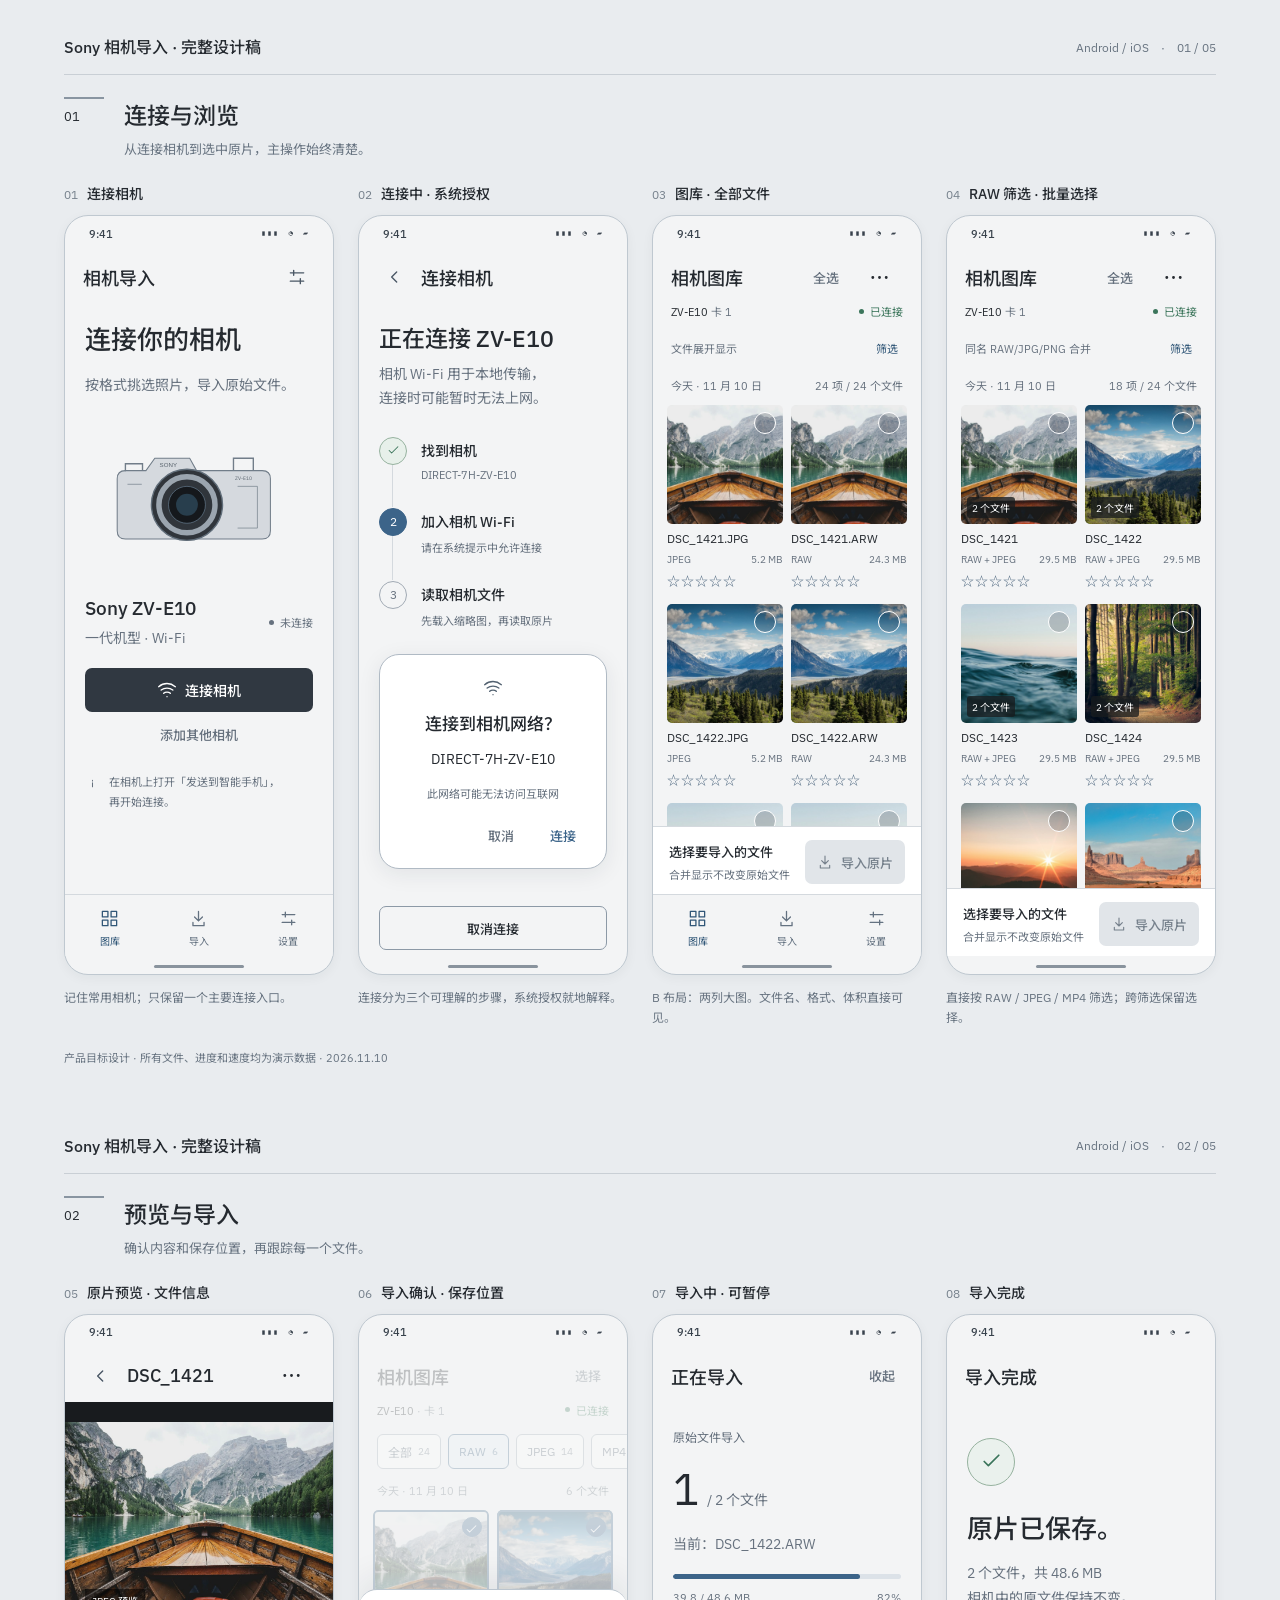
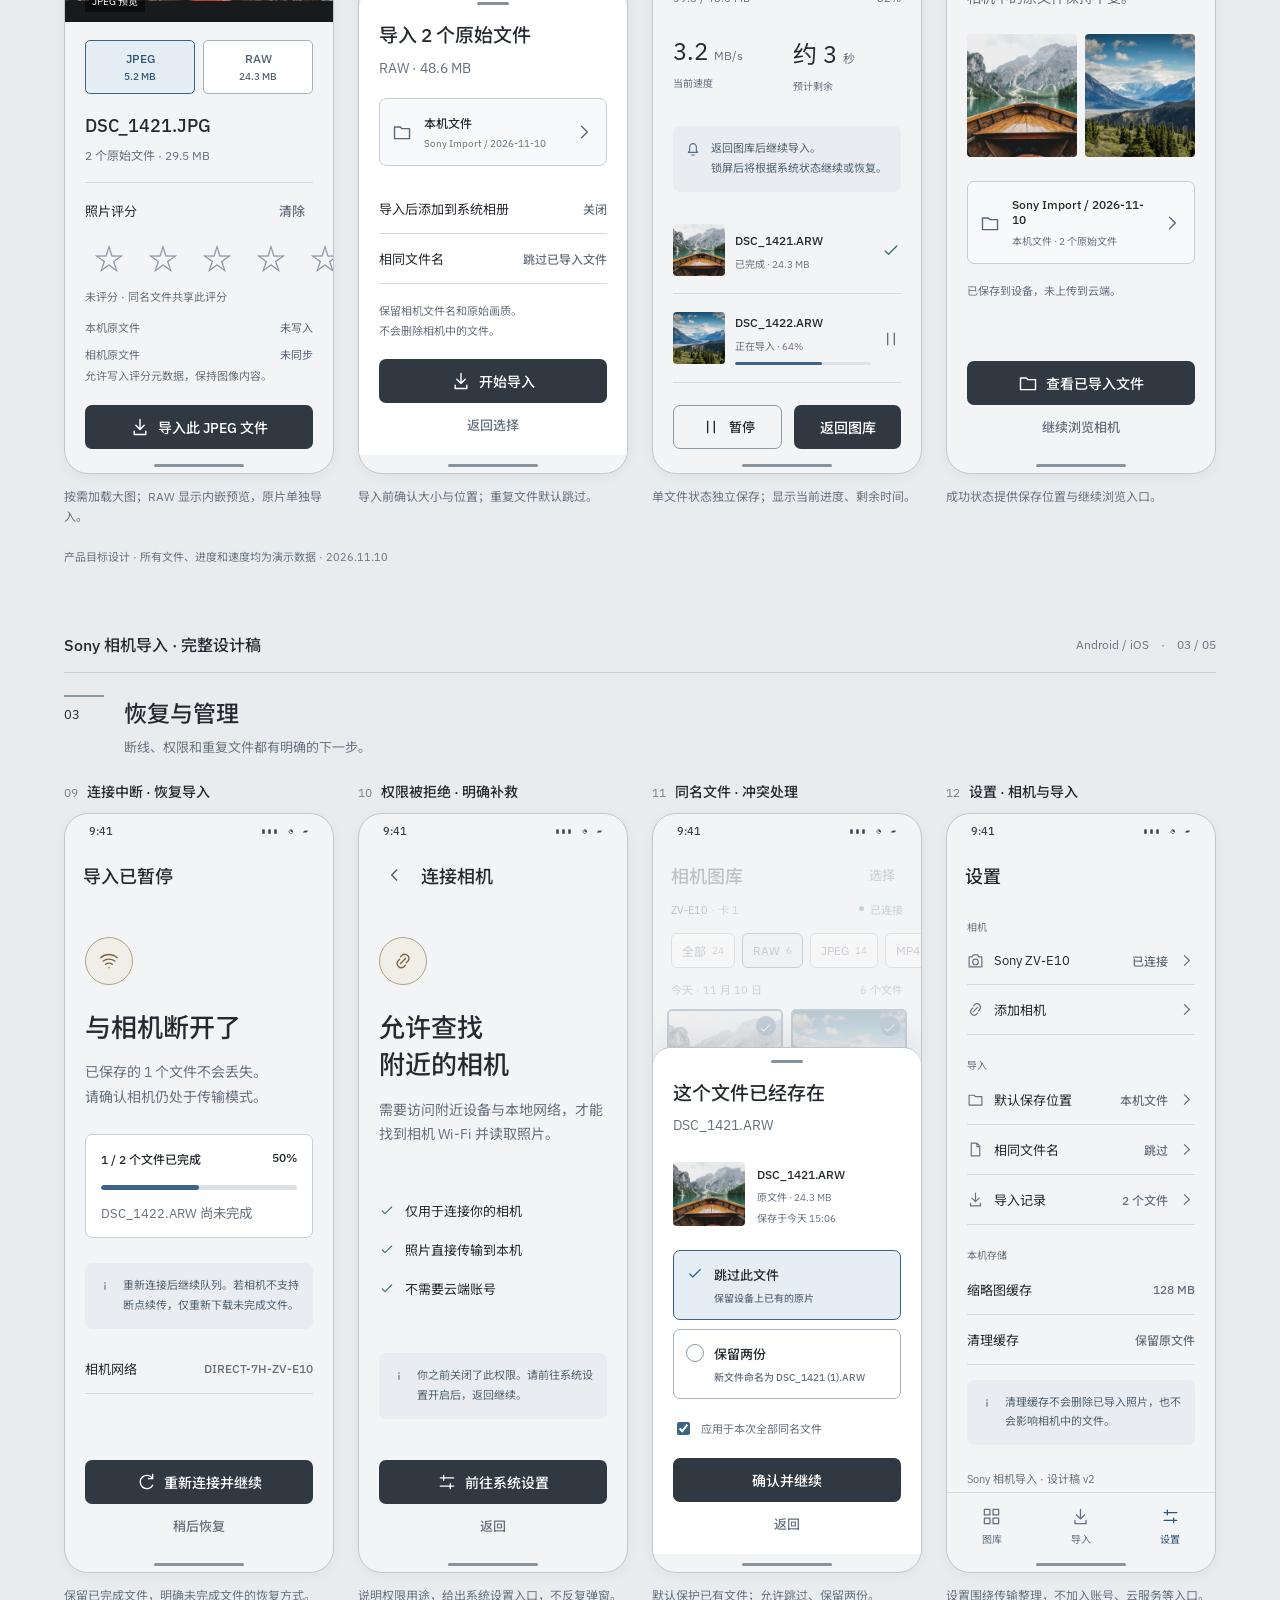
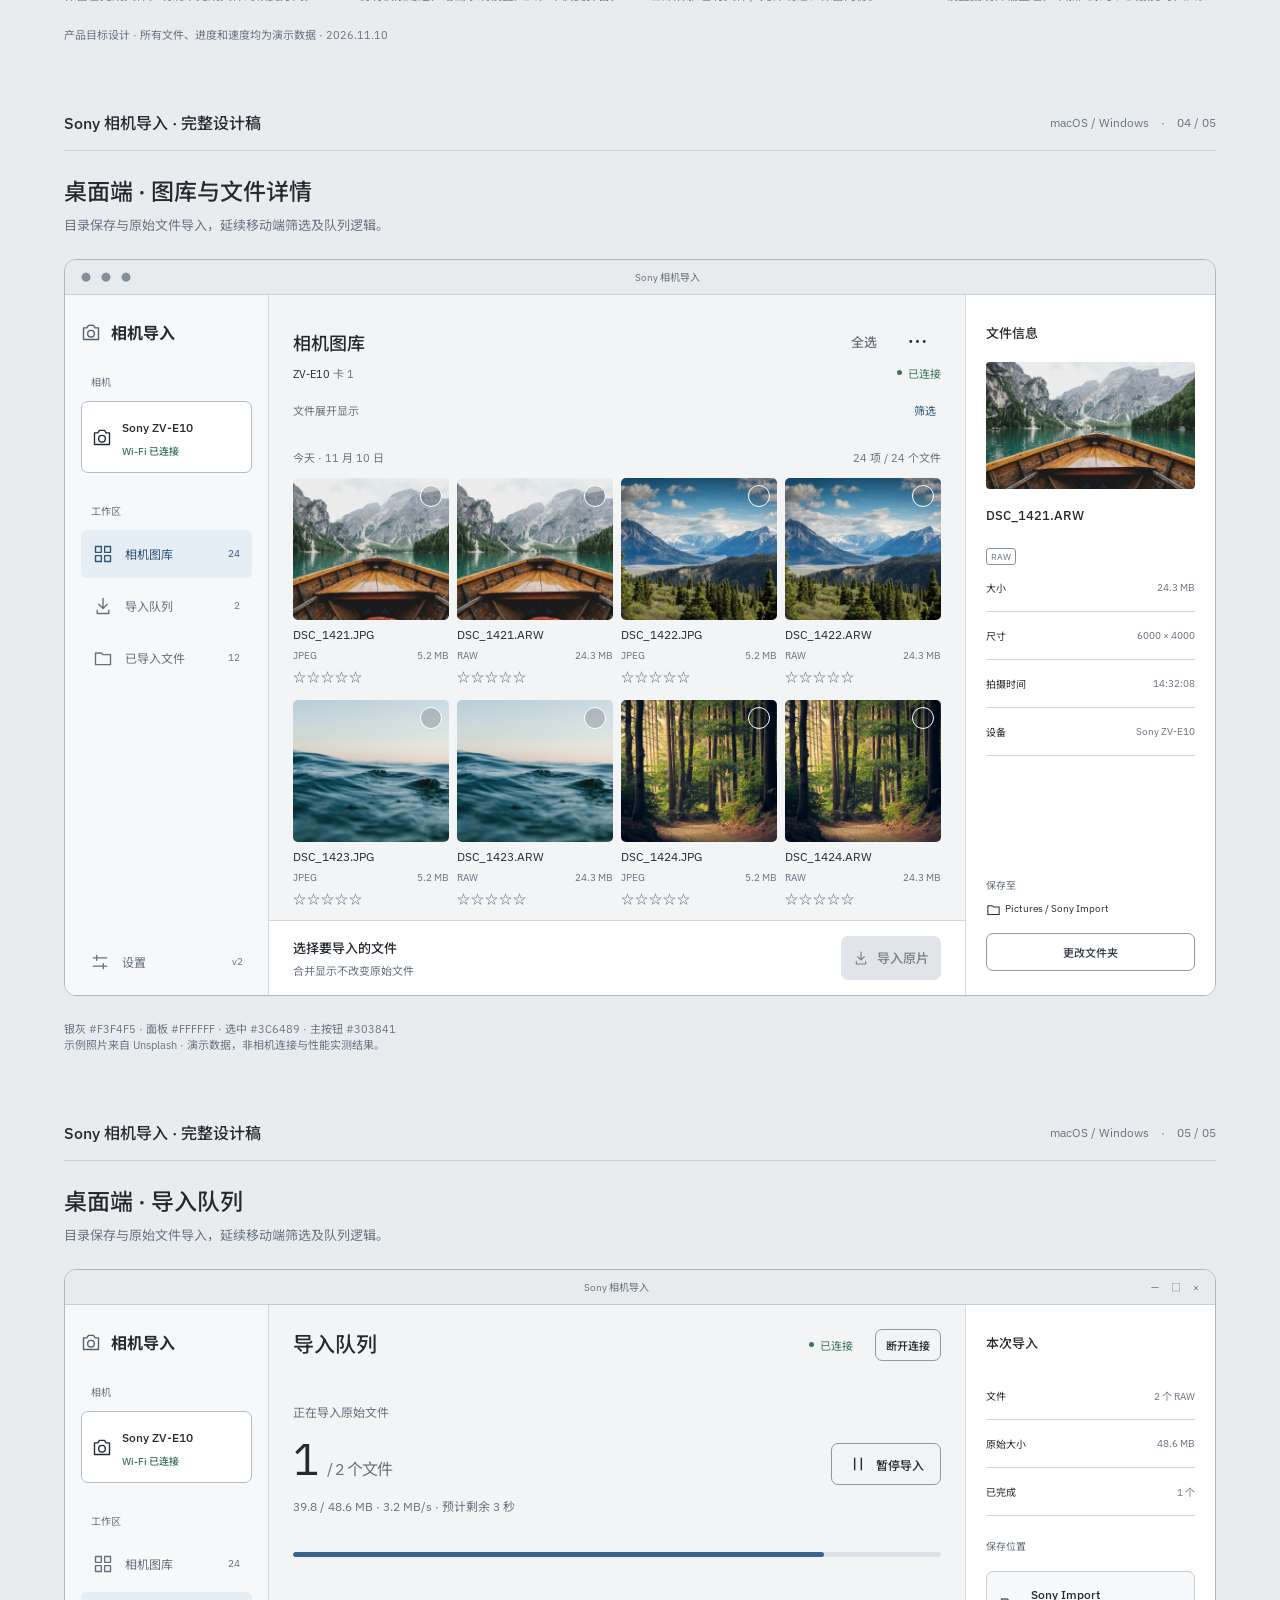
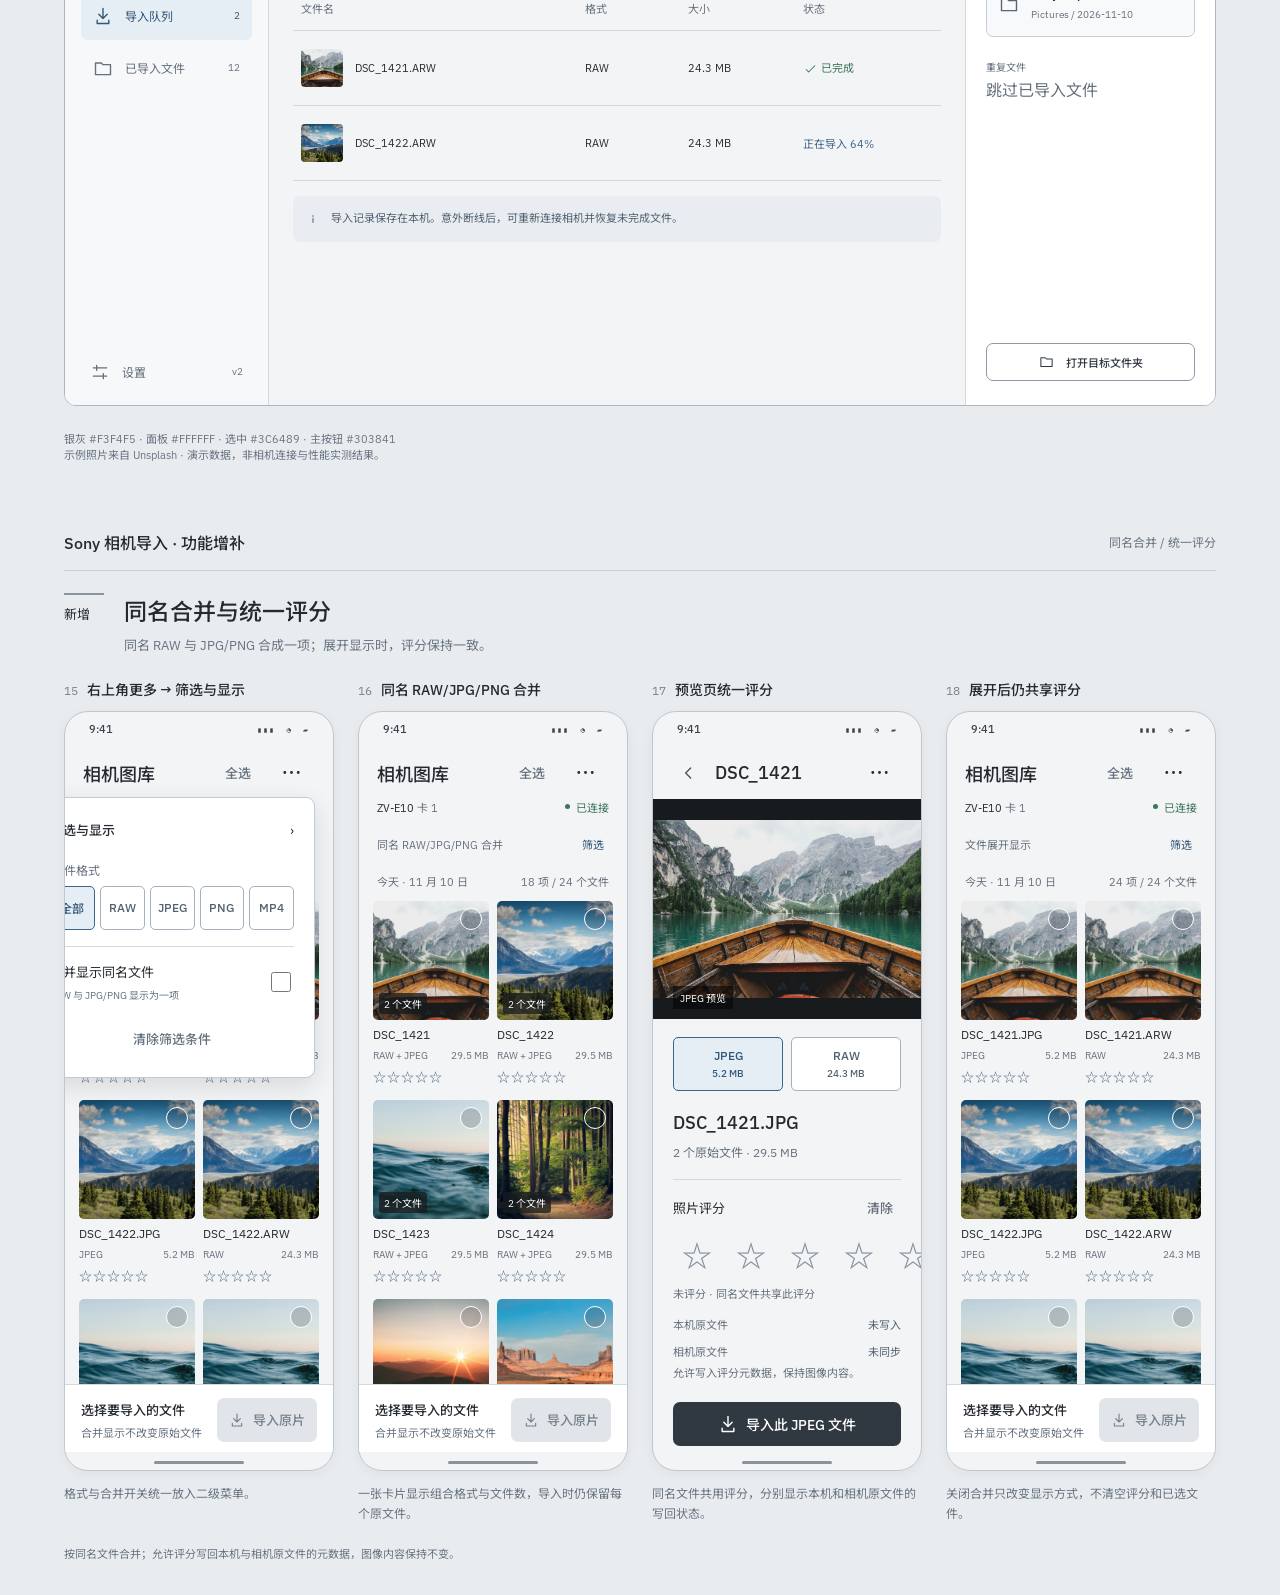
==== commit 13035b54: "docs: allow rating metadata writeback to local and camera originals (cherry picked from commit afc45" ====
--- a/docs/design/sony-transfer/print.html
+++ b/docs/design/sony-transfer/print.html
@@ -1,3 +1,3 @@
 <!doctype html><html lang="zh-CN"><head><meta charset="utf-8"><link rel="icon" href="data:,"><title>Sony 相机导入 · 完整设计图</title><style>
 :root{--canvas:#f3f4f5;--surface:#ffffff;--raised:#eceff2;--accent:#3c6489;--text:#252a30;--muted:#66717e;--line:#d4d9de;--success:#3b755b}*{box-sizing:border-box}body{margin:0;background:#e9ecef;color:#252a30;font-family:"PingFang SC","Noto Sans CJK SC","Microsoft YaHei",sans-serif;-webkit-font-smoothing:antialiased}button{font:inherit;cursor:pointer}button:focus-visible,a:focus-visible{outline:2px solid var(--accent);outline-offset:3px}a{color:inherit;text-decoration:none}.board-header{padding:52px 64px 36px;border-bottom:1px solid #c9cfd5;display:flex;align-items:flex-end;justify-content:space-between;gap:40px}.board-header .kicker{font-size:12px;letter-spacing:2px;margin:0 0 14px}.board-header h1{font-size:38px;line-height:1.2;letter-spacing:-1.5px;margin:0 0 16px}.board-header p{font-size:15px;color:#687481;line-height:1.8;margin:0}.board-meta{text-align:right;font-size:12px;color:#687481;line-height:2}.board-meta b{color:#252a30;display:block}.boardnav{padding:22px 64px;display:flex;gap:28px;align-items:center;font-size:13px;border-bottom:1px solid #c9cfd5;background:#e9ecef}.boardnav a:hover{text-decoration:underline}.boardnav button{margin-left:auto;border:1px solid #687481;background:#303841;color:#ffffff;padding:10px 18px;border-radius:4px}.board-section{padding:42px 64px 38px;max-width:1720px;margin:auto}.sectiontop{display:flex;align-items:flex-start;gap:20px;margin-bottom:26px}.sectionnum{font-size:13px;border-top:2px solid #7a8794;padding-top:9px;width:40px}.sectiontop h2{font-size:24px;letter-spacing:-.6px;margin:0 0 8px}.sectiontop p{font-size:13px;color:#687481;margin:0}.screens{display:grid;grid-template-columns:repeat(4,minmax(0,1fr));gap:24px}.screen-card{min-width:0}.screen-label{display:flex;gap:9px;align-items:baseline;margin:0 0 12px}.screen-label span{color:#77828d;font-size:12px}.screen-label h3{font-size:14px;margin:0;font-weight:600}.screen-note{font-size:12px;line-height:1.7;color:#687481;margin:13px 0 0}.phone{color:var(--text);background:var(--canvas);height:760px;width:100%;border:1px solid #c3cbd3;border-radius:24px;overflow:hidden;position:relative;display:flex;flex-direction:column;box-shadow:0 5px 13px #17222d0d}.osbar{height:35px;flex-shrink:0;display:flex;align-items:center;justify-content:space-between;padding:0 24px;font-size:11px}.osbar span{font-size:10px;letter-spacing:1px}.phone-content{flex:1;overflow:hidden;position:relative;min-height:0}.apphead{height:52px;padding:0 18px;display:flex;align-items:center;gap:8px;flex-shrink:0}.apphead strong{font-size:18px;font-weight:600}.grow{flex:1}.ico{width:20px;height:20px;flex-shrink:0;vertical-align:middle}h1,h2,h3,p{margin-top:0}.phone h1{font-size:30px;font-weight:600;line-height:1.35;letter-spacing:-.6px;margin-bottom:12px}.phone h2{font-size:19px;line-height:1.5;margin-bottom:6px;font-weight:600}.phone .large{font-size:24px}.phone p{font-size:13px;margin-bottom:16px}.pad{padding:18px 20px}.leading{line-height:1.85}.muted{color:var(--muted)}.subtle{font-size:11px!important;color:var(--muted);line-height:1.7}.eyebrow{color:var(--accent);font-size:11px;display:block;letter-spacing:.6px;margin-bottom:12px}.primary,.secondary,.textbtn,.iconbtn{display:inline-flex;align-items:center;justify-content:center;gap:8px;border-radius:7px;min-height:44px;padding:10px 16px;border:0;font-size:13px;font-weight:600;white-space:nowrap}.primary{background:var(--accent);color:#ffffff}.secondary{border:1px solid #85919d;background:transparent;color:var(--text)}.textbtn{background:transparent;color:var(--muted);padding:6px 8px}.iconbtn{min-width:36px;background:transparent;color:inherit;padding:6px}.iconbtn .ico .ico{width:18px}.full{width:100%}.accent{color:var(--accent)!important}.primary:disabled{background:#e1e5e9;color:#76818c;cursor:default}.primary:hover:not(:disabled){background:#424e5b}.secondary:hover{background:#e5eaf0}.textbtn:hover{color:var(--text)}.camera-drawing{display:block;width:90%;height:159px;margin:12px auto 22px}.deviceheading{display:flex;align-items:center;justify-content:space-between;gap:12px;margin-bottom:18px}.deviceheading h2{margin-bottom:3px}.deviceheading p{font-size:12px;margin:0}.status{display:inline-flex;gap:6px;align-items:center;font-size:11px;color:var(--success);white-space:nowrap}.status i{width:5px;height:5px;border-radius:50%;background:currentColor}.status.warn{color:var(--muted)}.plaininfo{font-size:11px;color:var(--muted);display:flex;gap:9px;align-items:flex-start;margin-top:17px;line-height:1.8}.plaininfo .ico{width:15px;height:15px;margin-top:3px}.bottomnav{height:62px;display:flex;border-top:1px solid var(--line);padding-top:6px;flex-shrink:0}.bottomnav button{flex:1;background:transparent;border:0;color:var(--muted);display:flex;flex-direction:column;gap:5px;align-items:center;justify-content:center;font-size:10px}.bottomnav .active{color:var(--accent)}.bottomnav .ico{width:19px;height:19px}.home-indicator{height:18px;position:relative;flex-shrink:0}.home-indicator:after{content:'';display:block;position:absolute;bottom:6px;width:90px;height:3px;border-radius:4px;background:#89939d;left:50%;transform:translateX(-50%)}.steps{margin:26px 0}.steps>div{display:flex;gap:14px;position:relative;padding-bottom:26px;align-items:flex-start}.steps>div:last-child{padding-bottom:0}.steps>div:not(:last-child):before{content:'';position:absolute;left:13px;top:28px;bottom:1px;border-left:1px solid var(--line)}.steps>div>span{width:28px;height:28px;border:1px solid #a1aab4;border-radius:50%;display:flex;align-items:center;justify-content:center;color:var(--muted);font-size:12px}.steps .done>span{background:#e7f0ea;color:var(--success);border-color:#96b29f}.steps .current>span{background:var(--accent);border-color:var(--accent);color:#ffffff}.steps b{font-size:14px;display:block;line-height:28px}.steps small{display:block;font-size:11px;color:var(--muted);margin-top:3px}.steps .ico{width:15px;height:15px}.sysdialog{background:#ffffff;padding:22px 22px 10px;border-radius:20px;text-align:center;border:1px solid #9ba6b1}.sysdialog b{display:block;font-size:17px;margin:12px 0}.sysdialog p{margin:0 0 10px}.sysdialog small{font-size:11px;color:var(--muted)}.sysdialog>div{display:flex;justify-content:flex-end;gap:20px;margin-top:12px}.systemicon{color:var(--accent)}.footerpad{padding:10px 20px 6px;flex-shrink:0}.cameraline{padding:0 18px 8px;display:flex;justify-content:space-between;align-items:center;font-size:11px}.chips{display:flex;gap:7px;padding:8px 18px 10px;white-space:nowrap}.chip{display:flex;align-items:center;gap:6px;background:transparent;color:var(--muted);border:1px solid #87929e;border-radius:6px;padding:8px 10px;font-size:11px;min-height:35px}.chip span{font-size:10px;opacity:.85}.chip.chosen{background:#e5edf5;border-color:var(--accent);color:var(--accent)}.datebar{display:flex;justify-content:space-between;gap:8px;color:var(--muted);font-size:10px;padding:3px 18px 12px}.grid{display:grid;grid-template-columns:1fr 1fr;gap:12px 8px;padding:0 14px 20px}.tile{display:block;width:100%;padding:0 0 5px;text-align:left;border:none;border-radius:5px;background:transparent;color:var(--text);overflow:hidden;min-width:0}.thumb{height:119px;position:relative;border-radius:5px;overflow:hidden;background:var(--raised)}img{object-fit:cover;display:block;max-width:100%}.thumb img{height:100%;width:100%}.tick{position:absolute;right:7px;top:7px;width:20px;height:20px;border:1.5px solid #ffffffdc;border-radius:50%;background:#0002}.selected .tick{border-color:var(--accent);background:var(--accent);color:#ffffff}.tick .ico{width:15px;height:15px;margin:1px}.selected .thumb{outline:2px solid var(--accent);outline-offset:-2px}.fileinfo{display:flex;align-items:center;gap:4px;padding-top:7px;justify-content:space-between;font-size:10px;white-space:nowrap}.fileinfo span{overflow:hidden;text-overflow:ellipsis}.fileinfo em,.format{font-style:normal;font-size:9px;color:var(--muted);border:1px solid #87929e;border-radius:3px;padding:2px 4px}.tile>small{display:block;font-size:9px;color:var(--muted);padding-top:3px}.duration{position:absolute;bottom:6px;left:6px;background:#151a14bf;font-size:9px;padding:3px 5px;border-radius:3px}.duration .ico{width:11px;height:11px;margin-right:3px}.selection{display:flex;gap:10px;align-items:center;justify-content:space-between;padding:13px 16px 10px;border-top:1px solid var(--line);background:var(--canvas);flex-shrink:0}.selection b{font-size:12px;display:block}.selection small{font-size:10px;color:var(--muted);display:block;margin-top:5px}.selection .primary{padding:9px 12px;font-size:12px}.selection .ico{width:16px;height:16px}.preview-image{height:295px;display:flex;align-items:center;position:relative;background:#090b08}.preview-image img{width:100%}.preview-image>span{position:absolute;bottom:10px;left:20px;color:#f4f4f0;font-size:10px;background:#0008;padding:4px 7px}.metadata{padding-top:20px}.metadata .deviceheading{margin-bottom:6px}.metagrid{display:grid;grid-template-columns:1fr 1fr;gap:20px 12px;padding:18px 0;border-top:1px solid var(--line)}.metagrid small{font-size:10px;display:block;color:var(--muted);margin-bottom:7px}.metagrid b{font-size:12px;font-weight:500}.dimmed{opacity:.25;pointer-events:none}.sheet{position:absolute;bottom:0;left:0;right:0;border-radius:18px 18px 0 0;background:#ffffff;border-top:1px solid #9ba6b1;padding:12px 20px 8px;box-shadow:0 -20px 40px #0003}.sheet h2{margin-top:16px}.handle{display:block;width:32px;height:3px;border-radius:4px;background:#85919d;margin:0 auto 8px}.destination{display:flex;align-items:center;gap:12px;padding:15px 12px;border:1px solid #b0bac4;border-radius:7px;margin:18px 0}.destination>div{flex:1}.destination b{display:block;font-size:12px;font-weight:500}.destination small{display:block;color:var(--muted);font-size:10px;margin-top:6px}.destination .ico{color:var(--accent)}.settingrow{display:flex;align-items:center;gap:10px;padding:15px 0;border-bottom:1px solid var(--line);font-size:12px;min-height:48px}.settingrow>span{flex:1}.settingrow b{font-weight:400;color:var(--muted);font-size:11px;white-space:nowrap}.settingrow .ico{width:17px;height:17px;color:var(--muted)}.sheet .subtle{margin:18px 0}.progress-summary{padding:8px 0 18px}.bigcount{font-size:48px;font-weight:500;letter-spacing:-2px;margin:15px 0}.bigcount span{font-size:15px;color:var(--muted);letter-spacing:0;margin-left:8px}.track{height:5px;background:#dce2e8;border-radius:5px;margin:18px 0 12px;overflow:hidden}.track i{display:block;height:100%;background:var(--accent);border-radius:5px}.between{display:flex;justify-content:space-between;font-size:11px}.speed{display:flex;gap:50px;margin-top:30px}.speed b{display:block;font-size:24px;font-weight:500}.speed b small{font-size:12px;color:var(--muted)}.speed span{display:block;font-size:10px;color:var(--muted);margin-top:8px}.inline-note{display:flex;align-items:flex-start;gap:10px;background:#e9edf1;padding:13px 12px;border-radius:7px;font-size:11px;color:var(--muted);line-height:1.8;margin:15px 0}.inline-note .ico{height:16px;width:16px;margin-top:2px;color:var(--accent)}.queueitem{display:flex;align-items:center;gap:10px;padding:17px 0;border-bottom:1px solid var(--line)}.queueitem>img{width:52px;height:52px;border-radius:4px}.queueitem>div{flex:1;min-width:0}.queueitem b{font-size:12px;font-weight:500}.queueitem small{display:block;font-size:10px;color:var(--muted);margin-top:7px}.thin{height:3px;margin:9px 0 0}.success{color:var(--success)}.buttonrow{display:flex;gap:12px}.buttonrow button{flex:1}.complete-mark,.warning-mark{width:48px;height:48px;border:1px solid #96b29f;display:flex;align-items:center;justify-content:center;border-radius:50%;margin:18px 0 24px;color:var(--success)}.complete-mark .ico{width:25px;height:25px}.warning-mark{color:var(--accent);border-color:#b2a285}.image-pair{display:grid;grid-template-columns:1fr 1fr;gap:8px;margin:24px 0}.image-pair img{height:123px;border-radius:4px;width:100%}.compact{margin:25px 0;padding:15px;background:var(--surface);border:1px solid var(--line);border-radius:7px}.compact b{font-size:12px}.permission-list{padding:15px 0;margin:20px 0}.permission-list>div{font-size:13px;display:flex;align-items:center;gap:10px;margin:19px 0}.permission-list .ico{width:16px;color:var(--success)}.conflict{display:flex;gap:12px;align-items:center;margin:24px 0}.conflict img{width:72px;height:64px;border-radius:4px}.conflict b{font-size:12px}.conflict small{font-size:10px;color:var(--muted);display:block;margin-top:6px}.option{display:flex;gap:10px;align-items:flex-start;width:100%;text-align:left;background:transparent;border:1px solid #a8b2bd;border-radius:7px;padding:14px 12px;color:var(--text);margin-bottom:9px}.option b{display:block;font-size:13px;font-weight:500}.option small{display:block;font-size:10px;color:var(--muted);margin-top:6px}.picked{border-color:var(--accent);background:#e5edf5}.picked .ico{width:18px;height:18px;color:var(--accent)}.radio{border:1px solid #8b97a3;width:18px;height:18px;border-radius:50%;flex-shrink:0}.applyall{font-size:11px;color:var(--muted);display:flex;align-items:center;gap:8px;margin:20px 0}input{accent-color:var(--accent)}.sectioncaption{font-size:10px;color:var(--muted);margin:22px 0 3px}.sectioncaption:first-child{margin-top:0}.version{margin-top:25px}.desktop{background:var(--canvas);border:1px solid #acb7c2;border-radius:12px;color:var(--text);overflow:hidden;margin-bottom:36px}.windowbar{height:35px;border-bottom:1px solid var(--line);background:#ffffff;display:flex;align-items:center;justify-content:space-between;padding:0 16px;font-size:10px;color:var(--muted)}.windowdots{letter-spacing:4px;color:#83909c}.desktopbody{display:flex;height:645px}.sidebar{width:204px;flex-shrink:0;border-right:1px solid var(--line);padding:25px 16px;position:relative}.desktopbrand{display:flex;gap:10px;align-items:center;font-size:16px}.desktopbrand .ico{color:var(--accent)}.sidegroup{margin:30px 10px 12px;font-size:10px;color:var(--muted)}.sidecamera{border:1px solid #b0bac4;border-radius:7px;width:100%;background:#eef2f6;color:var(--text);padding:14px 10px;display:flex;gap:10px;align-items:center;text-align:left}.sidecamera b{font-size:12px;font-weight:500}.sidecamera small{display:block;font-size:10px;color:var(--success);margin-top:7px}.sideitem{width:100%;background:transparent;border:none;display:flex;gap:12px;align-items:center;color:var(--muted);padding:14px 12px;font-size:12px;border-radius:6px;margin-bottom:4px}.sideitem span{margin-left:auto;font-size:10px}.sideitem.on{background:#e5edf5;color:var(--accent)}.sidebottom{position:absolute;left:25px;right:25px;bottom:23px;display:flex;gap:12px;align-items:center;font-size:12px;color:var(--muted)}.sidebottom span{margin-left:auto;font-size:10px}.workspace{flex:1;min-width:0;padding:24px}.desktophead{display:flex;align-items:center;gap:22px}.desktophead h2{font-size:21px;line-height:1;margin:0}.desktophead .secondary{font-size:11px;min-height:32px;padding:5px 10px}.desktoptools{display:flex;align-items:center;justify-content:space-between;margin-top:16px}.desktoptools .chips{padding:8px 0}.workspace>.datebar{padding:13px 0}.desktopgrid{display:grid;grid-template-columns:repeat(4,1fr);gap:16px 12px}.desktopgrid .thumb{height:142px}.desktopgrid .tile small{font-size:10px}.desktopgrid .fileinfo{font-size:11px}.desktopselection{display:flex;align-items:center;gap:12px;margin-top:20px;padding-top:18px;border-top:1px solid var(--line)}.desktopselection b{font-size:12px}.desktopselection p{font-size:10px;margin:7px 0}.desktopselection button{font-size:11px;min-height:38px}.inspector{width:250px;flex-shrink:0;border-left:1px solid var(--line);padding:28px 20px;position:relative;background:#f9fafb}.inspector h3{font-size:13px;font-weight:500;margin:0 0 20px}.inspector>img{height:127px;width:100%;border-radius:4px;margin:0 0 18px}.inspector .settingrow{font-size:10px}.inspector .settingrow b{font-size:10px}.inspectorbottom{position:absolute;bottom:24px;left:20px;right:20px;font-size:10px}.inspectorbottom p{font-size:10px;margin:10px 0 16px}.inspectorbottom .ico{width:15px;height:15px;margin-right:4px}.inspectorbottom button{font-size:11px;min-height:36px}.desktop-progress{display:flex;justify-content:space-between;align-items:center;margin:42px 0 26px}.desktop-progress h1{font-size:44px;margin:10px 0;letter-spacing:-1px}.desktop-progress h1 span{font-size:16px;color:var(--muted);font-weight:400}.desktop-progress p{font-size:12px}.desktop-progress button{font-size:12px;min-height:38px}.tablehead,.tablerow{display:grid;grid-template-columns:2.1fr .7fr .8fr 1fr;gap:12px;align-items:center;font-size:11px}.tablehead{color:var(--muted);padding:20px 8px 14px;border-bottom:1px solid var(--line);margin-top:23px}.tablerow{padding:18px 8px;border-bottom:1px solid var(--line)}.tablerow>span:first-child{display:flex;align-items:center;gap:12px}.tablerow img{width:42px;height:38px;border-radius:4px}.tablerow .ico{width:15px;height:15px}.tokens{display:grid;grid-template-columns:1fr 1fr 1fr;gap:24px;border-top:1px solid #c9cfd5;padding-top:25px}.tokens h3{font-size:14px;margin-bottom:16px}.tokens p{font-size:12px;line-height:1.9;color:#687481}.swatches{display:flex;gap:12px}.swatch{height:36px;width:36px;border-radius:4px;border:1px solid #8c99a6}.swatchlabel{font-size:10px;line-height:2;margin-top:5px}.board-footer{font-size:11px;color:#687481;border-top:1px solid #c9cfd5;padding:28px 64px;display:flex;justify-content:space-between;line-height:1.8}.viewer{border:0;padding:0;background:#e9ecef;width:460px;max-width:95vw;max-height:95vh;border-radius:14px;overflow:auto}.viewer::backdrop{background:#000b}.viewer-toolbar{padding:12px;display:flex;justify-content:space-between;align-items:center;font-size:12px}.viewer-toolbar button{border:1px solid #8c99a6;background:transparent;border-radius:4px;padding:7px 12px}.viewer .phone{width:360px;max-width:100%;margin:0 auto 16px}.viewer .screen-label,.viewer .screen-note{display:none}@media(max-width:1250px){.screens{grid-template-columns:repeat(2,minmax(0,1fr));max-width:760px;margin:auto}.phone{width:360px;max-width:100%;margin:auto}.board-section{padding:35px 28px}.desktop{min-width:1300px}.desktopwrap{overflow:auto}.board-header{padding:36px 28px}.boardnav{padding:18px 28px}.tokens{grid-template-columns:1fr}.board-meta{display:none}.board-header h1{font-size:30px}}@media(max-width:650px){.screens{grid-template-columns:1fr;max-width:360px}.boardnav{flex-wrap:wrap;gap:16px}.boardnav button{margin-left:0}.board-header h1{font-size:28px}.board-footer{padding:24px;display:block}.phone{height:760px}.sectiontop p{line-height:1.8}.board-section{padding-left:18px;padding-right:18px}}@media print{@page{size:1680px 1180px;margin:0}body{background:#e9ecef;print-color-adjust:exact;-webkit-print-color-adjust:exact}.board-header{padding:28px 64px}.boardnav{display:none}.board-section{break-before:page;padding:35px 64px 20px;max-width:none}.board-section:first-of-type{break-before:auto}.phone{height:760px}.board-footer{display:none}.desktop-section{break-before:page}.desktop{break-inside:avoid}.desktop-section .desktop{margin-bottom:35px}.tokens-section{break-before:page}.viewer{display:none} .screen-note{font-size:11px}}
-.phone-content{overflow:auto;scrollbar-width:none}.phone-content::-webkit-scrollbar{display:none}.chips{overflow-x:auto;scrollbar-width:none}.phone p{font-size:14px}.fileinfo{font-size:11px}.tile>small{font-size:10px}.fileinfo em{font-size:10px}.chip{font-size:12px}.settingrow{font-size:13px}.settingrow b{font-size:12px}.phone-content:has(.sheet){overflow:hidden}@page{size:1680px 1100px;margin:0}.printpage{height:1100px;padding:34px 64px;break-after:page;overflow:hidden}.printpage:last-child{break-after:auto}.printtop{display:flex;justify-content:space-between;align-items:center;border-bottom:1px solid #c9cfd5;padding-bottom:16px;margin-bottom:22px;font-size:12px;color:#687481}.printtop b{color:#252a30;font-size:16px}.board-section{padding:0;break-before:auto;max-width:none}.phone{height:760px}.sectiontop{margin-bottom:25px}.desktop-section{break-before:auto}.tokens-section{break-before:auto}.desktop{margin-bottom:24px}.printfoot{font-size:11px;color:#687481;margin-top:20px}.desktopbody{height:700px}.desktopgrid .thumb{height:168px}.screens{grid-template-columns:repeat(4,minmax(0,1fr));max-width:none}.phone{width:100%}.tokens{grid-template-columns:1fr 1fr 1fr}.desktop{min-width:0}@page{size:1680px 1150px;margin:0}.printpage{height:auto;min-height:0;overflow:visible;break-inside:avoid;break-after:page}.printpage:last-child{break-after:auto}</style><link rel="stylesheet" href="theme-v2.css"><link rel="stylesheet" href="gallery-pairing.css"></head><body><div class="printpage"><div class="printtop"><b>Sony 相机导入 · 完整设计稿</b><span>Android / iOS　·　01 / 05</span></div><section class="board-section"><div class="sectiontop"><span class="sectionnum">01</span><div><h2>连接与浏览</h2><p>从连接相机到选中原片，主操作始终清楚。</p></div></div><div class="screens"><article class="screen-card" id="screen-1"><div class="screen-label"><span>01</span><h3>连接相机</h3></div><div class="phone " data-screen="1"><div class="osbar"><b>9:41</b><span>▮▮▮ &nbsp; ◔ &nbsp; ▰</span></div><div class="phone-content"><div class="apphead"><strong>相机导入</strong><span class="grow"></span><button class="iconbtn" aria-label="设置" data-to="12"><svg class="ico" viewBox="0 0 24 24" fill="none" stroke="currentColor" stroke-width="1.65" stroke-linecap="round" stroke-linejoin="round"><path d="M4 7h16M4 17h16M8 4v6m8 4v6"/></svg></button></div><div class="pad"><h1>连接你的相机</h1><p class="muted leading">按格式挑选照片，导入原始文件。</p><svg class="camera-drawing" viewBox="0 0 300 170" fill="none"><path d="M43 53h30l13-18h51l10 18h96q12 0 12 12v76q0 12-12 12H43q-12 0-12-12V65q0-12 12-12Z" fill="#d5d9de" stroke="#717d89" stroke-width="1.5"/><path d="M201 52V35h29v18M43 54V43h25v10" stroke="#717d89" stroke-width="2"/><circle cx="133" cy="103" r="52" fill="#30353b" stroke="#606d79" stroke-width="2"/><circle cx="133" cy="103" r="41" stroke="#9ba5af" stroke-width="8"/><circle cx="133" cy="103" r="27" fill="#15181c" stroke="#667b8f"/><circle cx="133" cy="103" r="16" fill="#283e4d"/><path d="M207 76h29v61h-29M46 73h21" stroke="#717d89"/><text x="93" y="47" fill="#59636d" font-size="9" font-family="sans-serif">SONY</text><text x="203" y="67" fill="#59636d" font-size="7">ZV-E10</text></svg><div class="deviceheading"><div><h2>Sony ZV-E10</h2><p class="muted">一代机型 · Wi-Fi</p></div><span class="status warn"><i></i>未连接</span></div><button class="primary full" data-to="2"><svg class="ico" viewBox="0 0 24 24" fill="none" stroke="currentColor" stroke-width="1.65" stroke-linecap="round" stroke-linejoin="round"><path d="M2 8c6-5 14-5 20 0M5 12c4-3 10-3 14 0m-11 4c2-2 6-2 8 0m-4 4h.01"/></svg>连接相机</button><button class="textbtn full" data-to="2">添加其他相机</button><div class="plaininfo"><svg class="ico" viewBox="0 0 24 24" fill="none" stroke="currentColor" stroke-width="1.65" stroke-linecap="round" stroke-linejoin="round"><path d="M12 11v6m0-10v1"/></svg><span>在相机上打开「发送到智能手机」，<br>再开始连接。</span></div></div></div><div class="bottomnav"><button data-to="3" class="active"><svg class="ico" viewBox="0 0 24 24" fill="none" stroke="currentColor" stroke-width="1.65" stroke-linecap="round" stroke-linejoin="round"><path d="M3 3h7v7H3zM14 3h7v7h-7zM3 14h7v7H3zM14 14h7v7h-7z"/></svg><span>图库</span></button><button data-to="7" class=""><svg class="ico" viewBox="0 0 24 24" fill="none" stroke="currentColor" stroke-width="1.65" stroke-linecap="round" stroke-linejoin="round"><path d="M12 3v12m-5-5 5 5 5-5M5 17v4h14v-4"/></svg><span>导入</span></button><button data-to="12" class=""><svg class="ico" viewBox="0 0 24 24" fill="none" stroke="currentColor" stroke-width="1.65" stroke-linecap="round" stroke-linejoin="round"><path d="M4 7h16M4 17h16M8 4v6m8 4v6"/></svg><span>设置</span></button></div><div class="home-indicator"></div></div><p class="screen-note">记住常用相机；只保留一个主要连接入口。</p></article><article class="screen-card" id="screen-2"><div class="screen-label"><span>02</span><h3>连接中 · 系统授权</h3></div><div class="phone " data-screen="2"><div class="osbar"><b>9:41</b><span>▮▮▮ &nbsp; ◔ &nbsp; ▰</span></div><div class="phone-content"><div class="apphead"><button class="iconbtn" aria-label="返回" data-to="1"><svg class="ico" viewBox="0 0 24 24" fill="none" stroke="currentColor" stroke-width="1.65" stroke-linecap="round" stroke-linejoin="round"><path d="m14 6-6 6 6 6"/></svg></button><strong>连接相机</strong><span class="grow"></span></div><div class="pad"><h2 class="large">正在连接 ZV-E10</h2><p class="muted leading">相机 Wi-Fi 用于本地传输，<br>连接时可能暂时无法上网。</p><div class="steps"><div class="done"><span><svg class="ico" viewBox="0 0 24 24" fill="none" stroke="currentColor" stroke-width="1.65" stroke-linecap="round" stroke-linejoin="round"><path d="m5 12 4 4L19 6"/></svg></span><div><b>找到相机</b><small>DIRECT-7H-ZV-E10</small></div></div><div class="current"><span>2</span><div><b>加入相机 Wi-Fi</b><small>请在系统提示中允许连接</small></div></div><div><span>3</span><div><b>读取相机文件</b><small>先载入缩略图，再读取原片</small></div></div></div><div class="sysdialog"><span class="systemicon"><svg class="ico" viewBox="0 0 24 24" fill="none" stroke="currentColor" stroke-width="1.65" stroke-linecap="round" stroke-linejoin="round"><path d="M2 8c6-5 14-5 20 0M5 12c4-3 10-3 14 0m-11 4c2-2 6-2 8 0m-4 4h.01"/></svg></span><b>连接到相机网络？</b><p>DIRECT-7H-ZV-E10</p><small>此网络可能无法访问互联网</small><div><button class="textbtn" data-to="1">取消</button><button class="textbtn accent" data-to="3">连接</button></div></div></div></div><div class="pad footerpad"><button class="secondary full" data-to="1">取消连接</button></div><div class="home-indicator"></div></div><p class="screen-note">连接分为三个可理解的步骤，系统授权就地解释。</p></article><article class="screen-card" id="screen-3"><div class="screen-label"><span>03</span><h3>图库 · 全部文件</h3></div><div class="phone " data-screen="3"><div class="osbar"><b>9:41</b><span>▮▮▮ &nbsp; ◔ &nbsp; ▰</span></div><div class="phone-content"><div class="apphead"><strong>相机图库</strong><span class="grow"></span><button class="textbtn" data-to="4">选择</button></div><div class="cameraline"><span>ZV-E10 <span class="muted">· 卡 1</span></span><span class="status "><i></i>已连接</span></div><div class="chips"><button class="chip chosen" data-to="3">全部<span>24</span></button><button class="chip " data-to="4">RAW<span>6</span></button><button class="chip " data-to="3">JPEG<span>14</span></button><button class="chip " data-to="3">MP4<span>4</span></button></div><div class="datebar"><span>今天 · 11 月 10 日</span><span>24 个文件</span></div><div class="grid"><button class="tile " data-to="5"><div class="thumb"><img src="assets/lake.jpg" alt="示例风景照片"><span class="tick" data-to="4"></span></div><div class="fileinfo"><span>DSC_1421.ARW</span><em>RAW</em></div><small>24.3 MB</small></button><button class="tile " data-to="5"><div class="thumb"><img src="assets/mountain.jpg" alt="示例风景照片"><span class="tick" data-to="4"></span></div><div class="fileinfo"><span>DSC_1422.JPG</span><em>JPEG</em></div><small>5.2 MB</small></button><button class="tile " data-to="5"><div class="thumb"><img src="assets/coast.jpg" alt="示例风景照片"><span class="tick" data-to="4"></span></div><div class="fileinfo"><span>DSC_1423.ARW</span><em>RAW</em></div><small>24.3 MB</small></button><button class="tile " data-to="5"><div class="thumb"><img src="assets/forest.jpg" alt="示例风景照片"><span class="tick" data-to="4"></span></div><div class="fileinfo"><span>DSC_1424.JPG</span><em>JPEG</em></div><small>5.2 MB</small></button><button class="tile " data-to="5"><div class="thumb"><img src="assets/road.jpg" alt="示例风景照片"><span class="tick" data-to="4"></span><span class="duration"><svg class="ico" viewBox="0 0 24 24" fill="none" stroke="currentColor" stroke-width="1.65" stroke-linecap="round" stroke-linejoin="round"><path d="m9 5 10 7-10 7z"/></svg>00:18</span></div><div class="fileinfo"><span>C0001.MP4</span><em>MP4</em></div><small>83.0 MB</small></button><button class="tile " data-to="5"><div class="thumb"><img src="assets/dunes.jpg" alt="示例风景照片"><span class="tick" data-to="4"></span></div><div class="fileinfo"><span>DSC_1426.JPG</span><em>JPEG</em></div><small>5.2 MB</small></button></div></div><div class="selection"><div><b>选择要导入的文件</b><small>不缩小，不转码</small></div><button class="primary" disabled><svg class="ico" viewBox="0 0 24 24" fill="none" stroke="currentColor" stroke-width="1.65" stroke-linecap="round" stroke-linejoin="round"><path d="M12 3v12m-5-5 5 5 5-5M5 17v4h14v-4"/></svg>导入原片</button></div><div class="bottomnav"><button data-to="3" class="active"><svg class="ico" viewBox="0 0 24 24" fill="none" stroke="currentColor" stroke-width="1.65" stroke-linecap="round" stroke-linejoin="round"><path d="M3 3h7v7H3zM14 3h7v7h-7zM3 14h7v7H3zM14 14h7v7h-7z"/></svg><span>图库</span></button><button data-to="7" class=""><svg class="ico" viewBox="0 0 24 24" fill="none" stroke="currentColor" stroke-width="1.65" stroke-linecap="round" stroke-linejoin="round"><path d="M12 3v12m-5-5 5 5 5-5M5 17v4h14v-4"/></svg><span>导入</span></button><button data-to="12" class=""><svg class="ico" viewBox="0 0 24 24" fill="none" stroke="currentColor" stroke-width="1.65" stroke-linecap="round" stroke-linejoin="round"><path d="M4 7h16M4 17h16M8 4v6m8 4v6"/></svg><span>设置</span></button></div><div class="home-indicator"></div></div><p class="screen-note">B 布局：两列大图。文件名、格式、体积直接可见。</p></article><article class="screen-card" id="screen-4"><div class="screen-label"><span>04</span><h3>RAW 筛选 · 批量选择</h3></div><div class="phone " data-screen="4"><div class="osbar"><b>9:41</b><span>▮▮▮ &nbsp; ◔ &nbsp; ▰</span></div><div class="phone-content"><div class="apphead"><strong>相机图库</strong><span class="grow"></span><button class="textbtn" data-to="4">选择</button></div><div class="cameraline"><span>ZV-E10 <span class="muted">· 卡 1</span></span><span class="status "><i></i>已连接</span></div><div class="chips"><button class="chip " data-to="3">全部<span>24</span></button><button class="chip chosen" data-to="4">RAW<span>6</span></button><button class="chip " data-to="3">JPEG<span>14</span></button><button class="chip " data-to="3">MP4<span>4</span></button></div><div class="datebar"><span>今天 · 11 月 10 日</span><span>6 个文件</span></div><div class="grid"><button class="tile selected" data-to="5"><div class="thumb"><img src="assets/lake.jpg" alt="示例风景照片"><span class="tick" data-to="4"><svg class="ico" viewBox="0 0 24 24" fill="none" stroke="currentColor" stroke-width="1.65" stroke-linecap="round" stroke-linejoin="round"><path d="m5 12 4 4L19 6"/></svg></span></div><div class="fileinfo"><span>DSC_1421.ARW</span><em>RAW</em></div><small>24.3 MB</small></button><button class="tile selected" data-to="5"><div class="thumb"><img src="assets/mountain.jpg" alt="示例风景照片"><span class="tick" data-to="4"><svg class="ico" viewBox="0 0 24 24" fill="none" stroke="currentColor" stroke-width="1.65" stroke-linecap="round" stroke-linejoin="round"><path d="m5 12 4 4L19 6"/></svg></span></div><div class="fileinfo"><span>DSC_1422.ARW</span><em>RAW</em></div><small>24.3 MB</small></button><button class="tile " data-to="5"><div class="thumb"><img src="assets/coast.jpg" alt="示例风景照片"><span class="tick" data-to="4"></span></div><div class="fileinfo"><span>DSC_1423.ARW</span><em>RAW</em></div><small>24.3 MB</small></button><button class="tile " data-to="5"><div class="thumb"><img src="assets/forest.jpg" alt="示例风景照片"><span class="tick" data-to="4"></span></div><div class="fileinfo"><span>DSC_1424.ARW</span><em>RAW</em></div><small>24.3 MB</small></button><button class="tile " data-to="5"><div class="thumb"><img src="assets/road.jpg" alt="示例风景照片"><span class="tick" data-to="4"></span></div><div class="fileinfo"><span>DSC_1425.ARW</span><em>RAW</em></div><small>24.3 MB</small></button><button class="tile " data-to="5"><div class="thumb"><img src="assets/dunes.jpg" alt="示例风景照片"><span class="tick" data-to="4"></span></div><div class="fileinfo"><span>DSC_1426.ARW</span><em>RAW</em></div><small>24.3 MB</small></button></div></div><div class="selection"><div><b>已选 2 项</b><small>48.6 MB · 原始文件</small></div><button class="primary" data-to="6"><svg class="ico" viewBox="0 0 24 24" fill="none" stroke="currentColor" stroke-width="1.65" stroke-linecap="round" stroke-linejoin="round"><path d="M12 3v12m-5-5 5 5 5-5M5 17v4h14v-4"/></svg>导入原片</button></div><div class="home-indicator"></div></div><p class="screen-note">直接按 RAW / JPEG / MP4 筛选；跨筛选保留选择。</p></article></div></section><div class="printfoot">产品目标设计 · 所有文件、进度和速度均为演示数据 · 2026.11.10</div></div><div class="printpage"><div class="printtop"><b>Sony 相机导入 · 完整设计稿</b><span>Android / iOS　·　02 / 05</span></div><section class="board-section"><div class="sectiontop"><span class="sectionnum">02</span><div><h2>预览与导入</h2><p>确认内容和保存位置，再跟踪每一个文件。</p></div></div><div class="screens"><article class="screen-card" id="screen-5"><div class="screen-label"><span>05</span><h3>原片预览 · 文件信息</h3></div><div class="phone " data-screen="5"><div class="osbar"><b>9:41</b><span>▮▮▮ &nbsp; ◔ &nbsp; ▰</span></div><div class="phone-content"><div class="apphead"><button class="iconbtn" aria-label="返回" data-to="3"><svg class="ico" viewBox="0 0 24 24" fill="none" stroke="currentColor" stroke-width="1.65" stroke-linecap="round" stroke-linejoin="round"><path d="m14 6-6 6 6 6"/></svg></button><strong>DSC_1421.ARW</strong><span class="grow"></span><button class="textbtn" data-to="5">2 / 24</button></div><div class="preview-image"><img src="assets/lake.jpg" alt="湖畔示例照片"><span>RAW 内嵌预览</span></div><div class="pad metadata"><div class="deviceheading"><h2>DSC_1421.ARW</h2><span class="format">RAW</span></div><p class="muted">2026 年 11 月 10 日　14:32</p><div class="metagrid"><div><small>文件大小</small><b>24.3 MB</b></div><div><small>原片尺寸</small><b>6000 × 4000</b></div><div><small>相机</small><b>Sony ZV-E10</b></div><div><small>保存状态</small><b>尚未导入</b></div></div><p class="subtle">预览画质不代表原始文件画质</p></div></div><div class="pad footerpad"><button class="primary full" data-to="6"><svg class="ico" viewBox="0 0 24 24" fill="none" stroke="currentColor" stroke-width="1.65" stroke-linecap="round" stroke-linejoin="round"><path d="M12 3v12m-5-5 5 5 5-5M5 17v4h14v-4"/></svg>导入原片</button></div><div class="home-indicator"></div></div><p class="screen-note">按需加载大图；RAW 显示内嵌预览，原片单独导入。</p></article><article class="screen-card" id="screen-6"><div class="screen-label"><span>06</span><h3>导入确认 · 保存位置</h3></div><div class="phone " data-screen="6"><div class="osbar"><b>9:41</b><span>▮▮▮ &nbsp; ◔ &nbsp; ▰</span></div><div class="phone-content"><div class="dimmed"><div class="apphead"><strong>相机图库</strong><span class="grow"></span><button class="textbtn" data-to="4">选择</button></div><div class="cameraline"><span>ZV-E10 <span class="muted">· 卡 1</span></span><span class="status "><i></i>已连接</span></div><div class="chips"><button class="chip " data-to="3">全部<span>24</span></button><button class="chip chosen" data-to="4">RAW<span>6</span></button><button class="chip " data-to="3">JPEG<span>14</span></button><button class="chip " data-to="3">MP4<span>4</span></button></div><div class="datebar"><span>今天 · 11 月 10 日</span><span>6 个文件</span></div><div class="grid"><button class="tile selected" data-to="5"><div class="thumb"><img src="assets/lake.jpg" alt="示例风景照片"><span class="tick" data-to="4"><svg class="ico" viewBox="0 0 24 24" fill="none" stroke="currentColor" stroke-width="1.65" stroke-linecap="round" stroke-linejoin="round"><path d="m5 12 4 4L19 6"/></svg></span></div><div class="fileinfo"><span>DSC_1421.ARW</span><em>RAW</em></div><small>24.3 MB</small></button><button class="tile selected" data-to="5"><div class="thumb"><img src="assets/mountain.jpg" alt="示例风景照片"><span class="tick" data-to="4"><svg class="ico" viewBox="0 0 24 24" fill="none" stroke="currentColor" stroke-width="1.65" stroke-linecap="round" stroke-linejoin="round"><path d="m5 12 4 4L19 6"/></svg></span></div><div class="fileinfo"><span>DSC_1422.ARW</span><em>RAW</em></div><small>24.3 MB</small></button><button class="tile " data-to="5"><div class="thumb"><img src="assets/coast.jpg" alt="示例风景照片"><span class="tick" data-to="4"></span></div><div class="fileinfo"><span>DSC_1423.ARW</span><em>RAW</em></div><small>24.3 MB</small></button><button class="tile " data-to="5"><div class="thumb"><img src="assets/forest.jpg" alt="示例风景照片"><span class="tick" data-to="4"></span></div><div class="fileinfo"><span>DSC_1424.ARW</span><em>RAW</em></div><small>24.3 MB</small></button><button class="tile " data-to="5"><div class="thumb"><img src="assets/road.jpg" alt="示例风景照片"><span class="tick" data-to="4"></span></div><div class="fileinfo"><span>DSC_1425.ARW</span><em>RAW</em></div><small>24.3 MB</small></button><button class="tile " data-to="5"><div class="thumb"><img src="assets/dunes.jpg" alt="示例风景照片"><span class="tick" data-to="4"></span></div><div class="fileinfo"><span>DSC_1426.ARW</span><em>RAW</em></div><small>24.3 MB</small></button></div></div><div class="sheet"><span class="handle"></span><h2>导入 2 个原始文件</h2><p class="muted">RAW · 48.6 MB</p><div class="destination"><svg class="ico" viewBox="0 0 24 24" fill="none" stroke="currentColor" stroke-width="1.65" stroke-linecap="round" stroke-linejoin="round"><path d="M3 6h7l2 2h9v12H3z"/></svg><div><b>本机文件</b><small>Sony Import / 2026-11-10</small></div><svg class="ico" viewBox="0 0 24 24" fill="none" stroke="currentColor" stroke-width="1.65" stroke-linecap="round" stroke-linejoin="round"><path d="m9 5 7 7-7 7"/></svg></div><div class="settingrow" ><span>导入后添加到系统相册</span><b>关闭</b></div><div class="settingrow" ><span>相同文件名</span><b>跳过已导入文件</b></div><p class="subtle leading">保留相机文件名和原始画质。<br>不会删除相机中的文件。</p><button class="primary full" data-to="7"><svg class="ico" viewBox="0 0 24 24" fill="none" stroke="currentColor" stroke-width="1.65" stroke-linecap="round" stroke-linejoin="round"><path d="M12 3v12m-5-5 5 5 5-5M5 17v4h14v-4"/></svg>开始导入</button><button class="textbtn full" data-to="4">返回选择</button></div></div><div class="home-indicator"></div></div><p class="screen-note">导入前确认大小与位置；重复文件默认跳过。</p></article><article class="screen-card" id="screen-7"><div class="screen-label"><span>07</span><h3>导入中 · 可暂停</h3></div><div class="phone " data-screen="7"><div class="osbar"><b>9:41</b><span>▮▮▮ &nbsp; ◔ &nbsp; ▰</span></div><div class="phone-content"><div class="apphead"><strong>正在导入</strong><span class="grow"></span><button class="textbtn" data-to="3">收起</button></div><div class="pad"><div class="progress-summary"><span class="eyebrow">原始文件导入</span><div class="bigcount">1<span>/ 2 个文件</span></div><p class="muted">当前：DSC_1422.ARW</p><div class="track"><i style="width:82%"></i></div><div class="between muted"><span>39.8 / 48.6 MB</span><span>82%</span></div><div class="speed"><div><b>3.2 <small>MB/s</small></b><span>当前速度</span></div><div><b>约 3 <small>秒</small></b><span>预计剩余</span></div></div></div><div class="inline-note"><svg class="ico" viewBox="0 0 24 24" fill="none" stroke="currentColor" stroke-width="1.65" stroke-linecap="round" stroke-linejoin="round"><path d="M5 17h14l-2-3V9a5 5 0 0 0-10 0v5zM10 21h4"/></svg><span>返回图库后继续导入。<br>锁屏后将根据系统状态继续或恢复。</span></div><div class="queueitem"><img src="assets/lake.jpg" alt="示例缩略图"><div><b>DSC_1421.ARW</b><small>已完成 · 24.3 MB</small></div><span class="success"><svg class="ico" viewBox="0 0 24 24" fill="none" stroke="currentColor" stroke-width="1.65" stroke-linecap="round" stroke-linejoin="round"><path d="m5 12 4 4L19 6"/></svg></span></div><div class="queueitem"><img src="assets/mountain.jpg" alt="示例缩略图"><div><b>DSC_1422.ARW</b><small>正在导入 · 64%</small><div class="track thin"><i style="width:64%"></i></div></div><span class="muted"><svg class="ico" viewBox="0 0 24 24" fill="none" stroke="currentColor" stroke-width="1.65" stroke-linecap="round" stroke-linejoin="round"><path d="M8 5v14m8-14v14"/></svg></span></div></div></div><div class="pad footerpad"><div class="buttonrow"><button data-action="pause" class="secondary" ><svg class="ico" viewBox="0 0 24 24" fill="none" stroke="currentColor" stroke-width="1.65" stroke-linecap="round" stroke-linejoin="round"><path d="M8 5v14m8-14v14"/></svg>暂停</button><button class="primary" data-to="3">返回图库</button></div></div><div class="home-indicator"></div></div><p class="screen-note">单文件状态独立保存；显示当前进度、剩余时间。</p></article><article class="screen-card" id="screen-8"><div class="screen-label"><span>08</span><h3>导入完成</h3></div><div class="phone " data-screen="8"><div class="osbar"><b>9:41</b><span>▮▮▮ &nbsp; ◔ &nbsp; ▰</span></div><div class="phone-content"><div class="apphead"><strong>导入完成</strong><span class="grow"></span></div><div class="pad"><div class="complete-mark"><svg class="ico" viewBox="0 0 24 24" fill="none" stroke="currentColor" stroke-width="1.65" stroke-linecap="round" stroke-linejoin="round"><path d="m5 12 4 4L19 6"/></svg></div><h1>原片已保存。</h1><p class="muted leading">2 个文件，共 48.6 MB<br>相机中的原文件保持不变。</p><div class="image-pair"><img src="assets/lake.jpg" alt="导入示例"><img src="assets/mountain.jpg" alt="导入示例"></div><div class="destination"><svg class="ico" viewBox="0 0 24 24" fill="none" stroke="currentColor" stroke-width="1.65" stroke-linecap="round" stroke-linejoin="round"><path d="M3 6h7l2 2h9v12H3z"/></svg><div><b>Sony Import / 2026-11-10</b><small>本机文件 · 2 个原始文件</small></div><svg class="ico" viewBox="0 0 24 24" fill="none" stroke="currentColor" stroke-width="1.65" stroke-linecap="round" stroke-linejoin="round"><path d="m9 5 7 7-7 7"/></svg></div><p class="subtle">已保存到设备，未上传到云端。</p></div></div><div class="pad footerpad"><button class="primary full" data-to="12"><svg class="ico" viewBox="0 0 24 24" fill="none" stroke="currentColor" stroke-width="1.65" stroke-linecap="round" stroke-linejoin="round"><path d="M3 6h7l2 2h9v12H3z"/></svg>查看已导入文件</button><button class="textbtn full" data-to="3">继续浏览相机</button></div><div class="home-indicator"></div></div><p class="screen-note">成功状态提供保存位置与继续浏览入口。</p></article></div></section><div class="printfoot">产品目标设计 · 所有文件、进度和速度均为演示数据 · 2026.11.10</div></div><div class="printpage"><div class="printtop"><b>Sony 相机导入 · 完整设计稿</b><span>Android / iOS　·　03 / 05</span></div><section class="board-section"><div class="sectiontop"><span class="sectionnum">03</span><div><h2>恢复与管理</h2><p>断线、权限和重复文件都有明确的下一步。</p></div></div><div class="screens"><article class="screen-card" id="screen-9"><div class="screen-label"><span>09</span><h3>连接中断 · 恢复导入</h3></div><div class="phone " data-screen="9"><div class="osbar"><b>9:41</b><span>▮▮▮ &nbsp; ◔ &nbsp; ▰</span></div><div class="phone-content"><div class="apphead"><strong>导入已暂停</strong><span class="grow"></span></div><div class="pad"><div class="warning-mark"><svg class="ico" viewBox="0 0 24 24" fill="none" stroke="currentColor" stroke-width="1.65" stroke-linecap="round" stroke-linejoin="round"><path d="M2 8c6-5 14-5 20 0M5 12c4-3 10-3 14 0m-11 4c2-2 6-2 8 0m-4 4h.01"/></svg></div><h1>与相机断开了</h1><p class="muted leading">已保存的 1 个文件不会丢失。<br>请确认相机仍处于传输模式。</p><div class="progress-summary compact"><div class="between"><b>1 / 2 个文件已完成</b><b>50%</b></div><div class="track"><i style="width:50%"></i></div><small class="muted">DSC_1422.ARW 尚未完成</small></div><div class="inline-note"><svg class="ico" viewBox="0 0 24 24" fill="none" stroke="currentColor" stroke-width="1.65" stroke-linecap="round" stroke-linejoin="round"><path d="M12 11v6m0-10v1"/></svg><span>重新连接后继续队列。若相机不支持断点续传，仅重新下载未完成文件。</span></div><div class="settingrow" ><span>相机网络</span><b>DIRECT-7H-ZV-E10</b></div></div></div><div class="pad footerpad"><button class="primary full" data-to="7"><svg class="ico" viewBox="0 0 24 24" fill="none" stroke="currentColor" stroke-width="1.65" stroke-linecap="round" stroke-linejoin="round"><path d="M20 8a8 8 0 1 0 0 8m0-13v5h-5"/></svg>重新连接并继续</button><button class="textbtn full" data-to="3">稍后恢复</button></div><div class="home-indicator"></div></div><p class="screen-note">保留已完成文件，明确未完成文件的恢复方式。</p></article><article class="screen-card" id="screen-10"><div class="screen-label"><span>10</span><h3>权限被拒绝 · 明确补救</h3></div><div class="phone " data-screen="10"><div class="osbar"><b>9:41</b><span>▮▮▮ &nbsp; ◔ &nbsp; ▰</span></div><div class="phone-content"><div class="apphead"><button class="iconbtn" aria-label="返回" data-to="1"><svg class="ico" viewBox="0 0 24 24" fill="none" stroke="currentColor" stroke-width="1.65" stroke-linecap="round" stroke-linejoin="round"><path d="m14 6-6 6 6 6"/></svg></button><strong>连接相机</strong><span class="grow"></span></div><div class="pad"><div class="warning-mark"><svg class="ico" viewBox="0 0 24 24" fill="none" stroke="currentColor" stroke-width="1.65" stroke-linecap="round" stroke-linejoin="round"><path d="m9 15 6-6M9 7l2-2a5 5 0 0 1 7 7l-2 2M8 10l-2 2a5 5 0 0 0 7 7l2-2"/></svg></div><h1>允许查找<br>附近的相机</h1><p class="muted leading">需要访问附近设备与本地网络，才能找到相机 Wi-Fi 并读取照片。</p><div class="permission-list"><div><svg class="ico" viewBox="0 0 24 24" fill="none" stroke="currentColor" stroke-width="1.65" stroke-linecap="round" stroke-linejoin="round"><path d="m5 12 4 4L19 6"/></svg>仅用于连接你的相机</div><div><svg class="ico" viewBox="0 0 24 24" fill="none" stroke="currentColor" stroke-width="1.65" stroke-linecap="round" stroke-linejoin="round"><path d="m5 12 4 4L19 6"/></svg>照片直接传输到本机</div><div><svg class="ico" viewBox="0 0 24 24" fill="none" stroke="currentColor" stroke-width="1.65" stroke-linecap="round" stroke-linejoin="round"><path d="m5 12 4 4L19 6"/></svg>不需要云端账号</div></div><div class="inline-note"><svg class="ico" viewBox="0 0 24 24" fill="none" stroke="currentColor" stroke-width="1.65" stroke-linecap="round" stroke-linejoin="round"><path d="M12 11v6m0-10v1"/></svg><span>你之前关闭了此权限。请前往系统设置开启后，返回继续。</span></div></div></div><div class="pad footerpad"><button class="primary full" data-to="2"><svg class="ico" viewBox="0 0 24 24" fill="none" stroke="currentColor" stroke-width="1.65" stroke-linecap="round" stroke-linejoin="round"><path d="M4 7h16M4 17h16M8 4v6m8 4v6"/></svg>前往系统设置</button><button class="textbtn full" data-to="1">返回</button></div><div class="home-indicator"></div></div><p class="screen-note">说明权限用途，给出系统设置入口，不反复弹窗。</p></article><article class="screen-card" id="screen-11"><div class="screen-label"><span>11</span><h3>同名文件 · 冲突处理</h3></div><div class="phone " data-screen="11"><div class="osbar"><b>9:41</b><span>▮▮▮ &nbsp; ◔ &nbsp; ▰</span></div><div class="phone-content"><div class="dimmed"><div class="apphead"><strong>相机图库</strong><span class="grow"></span><button class="textbtn" data-to="4">选择</button></div><div class="cameraline"><span>ZV-E10 <span class="muted">· 卡 1</span></span><span class="status "><i></i>已连接</span></div><div class="chips"><button class="chip " data-to="3">全部<span>24</span></button><button class="chip chosen" data-to="4">RAW<span>6</span></button><button class="chip " data-to="3">JPEG<span>14</span></button><button class="chip " data-to="3">MP4<span>4</span></button></div><div class="datebar"><span>今天 · 11 月 10 日</span><span>6 个文件</span></div><div class="grid"><button class="tile selected" data-to="5"><div class="thumb"><img src="assets/lake.jpg" alt="示例风景照片"><span class="tick" data-to="4"><svg class="ico" viewBox="0 0 24 24" fill="none" stroke="currentColor" stroke-width="1.65" stroke-linecap="round" stroke-linejoin="round"><path d="m5 12 4 4L19 6"/></svg></span></div><div class="fileinfo"><span>DSC_1421.ARW</span><em>RAW</em></div><small>24.3 MB</small></button><button class="tile selected" data-to="5"><div class="thumb"><img src="assets/mountain.jpg" alt="示例风景照片"><span class="tick" data-to="4"><svg class="ico" viewBox="0 0 24 24" fill="none" stroke="currentColor" stroke-width="1.65" stroke-linecap="round" stroke-linejoin="round"><path d="m5 12 4 4L19 6"/></svg></span></div><div class="fileinfo"><span>DSC_1422.ARW</span><em>RAW</em></div><small>24.3 MB</small></button><button class="tile " data-to="5"><div class="thumb"><img src="assets/coast.jpg" alt="示例风景照片"><span class="tick" data-to="4"></span></div><div class="fileinfo"><span>DSC_1423.ARW</span><em>RAW</em></div><small>24.3 MB</small></button><button class="tile " data-to="5"><div class="thumb"><img src="assets/forest.jpg" alt="示例风景照片"><span class="tick" data-to="4"></span></div><div class="fileinfo"><span>DSC_1424.ARW</span><em>RAW</em></div><small>24.3 MB</small></button><button class="tile " data-to="5"><div class="thumb"><img src="assets/road.jpg" alt="示例风景照片"><span class="tick" data-to="4"></span></div><div class="fileinfo"><span>DSC_1425.ARW</span><em>RAW</em></div><small>24.3 MB</small></button><button class="tile " data-to="5"><div class="thumb"><img src="assets/dunes.jpg" alt="示例风景照片"><span class="tick" data-to="4"></span></div><div class="fileinfo"><span>DSC_1426.ARW</span><em>RAW</em></div><small>24.3 MB</small></button></div></div><div class="sheet"><span class="handle"></span><h2>这个文件已经存在</h2><p class="muted">DSC_1421.ARW</p><div class="conflict"><img src="assets/lake.jpg" alt="同名文件示例"><div><b>DSC_1421.ARW</b><small>原文件 · 24.3 MB</small><small>保存于今天 15:06</small></div></div><button class="option picked"><svg class="ico" viewBox="0 0 24 24" fill="none" stroke="currentColor" stroke-width="1.65" stroke-linecap="round" stroke-linejoin="round"><path d="m5 12 4 4L19 6"/></svg><div><b>跳过此文件</b><small>保留设备上已有的原片</small></div></button><button class="option"><span class="radio"></span><div><b>保留两份</b><small>新文件命名为 DSC_1421 (1).ARW</small></div></button><label class="applyall"><input type="checkbox" checked> 应用于本次全部同名文件</label><button class="primary full" data-to="7">确认并继续</button><button class="textbtn full" data-to="6">返回</button></div></div><div class="home-indicator"></div></div><p class="screen-note">默认保护已有文件；允许跳过、保留两份。</p></article><article class="screen-card" id="screen-12"><div class="screen-label"><span>12</span><h3>设置 · 相机与导入</h3></div><div class="phone " data-screen="12"><div class="osbar"><b>9:41</b><span>▮▮▮ &nbsp; ◔ &nbsp; ▰</span></div><div class="phone-content"><div class="apphead"><strong>设置</strong><span class="grow"></span></div><div class="pad"><div class="sectioncaption">相机</div><div class="settingrow" data-to="1" tabindex="0"><svg class="ico" viewBox="0 0 24 24" fill="none" stroke="currentColor" stroke-width="1.65" stroke-linecap="round" stroke-linejoin="round"><path d="M3 7h4l2-3h6l2 3h4v14H3zM12 10a4 4 0 1 0 0 8 4 4 0 0 0 0-8"/></svg><span>Sony ZV-E10</span><b>已连接</b><svg class="ico" viewBox="0 0 24 24" fill="none" stroke="currentColor" stroke-width="1.65" stroke-linecap="round" stroke-linejoin="round"><path d="m9 5 7 7-7 7"/></svg></div><div class="settingrow" data-to="2" tabindex="0"><svg class="ico" viewBox="0 0 24 24" fill="none" stroke="currentColor" stroke-width="1.65" stroke-linecap="round" stroke-linejoin="round"><path d="m9 15 6-6M9 7l2-2a5 5 0 0 1 7 7l-2 2M8 10l-2 2a5 5 0 0 0 7 7l2-2"/></svg><span>添加相机</span><b></b><svg class="ico" viewBox="0 0 24 24" fill="none" stroke="currentColor" stroke-width="1.65" stroke-linecap="round" stroke-linejoin="round"><path d="m9 5 7 7-7 7"/></svg></div><div class="sectioncaption">导入</div><div class="settingrow" data-to="6" tabindex="0"><svg class="ico" viewBox="0 0 24 24" fill="none" stroke="currentColor" stroke-width="1.65" stroke-linecap="round" stroke-linejoin="round"><path d="M3 6h7l2 2h9v12H3z"/></svg><span>默认保存位置</span><b>本机文件</b><svg class="ico" viewBox="0 0 24 24" fill="none" stroke="currentColor" stroke-width="1.65" stroke-linecap="round" stroke-linejoin="round"><path d="m9 5 7 7-7 7"/></svg></div><div class="settingrow" data-to="11" tabindex="0"><svg class="ico" viewBox="0 0 24 24" fill="none" stroke="currentColor" stroke-width="1.65" stroke-linecap="round" stroke-linejoin="round"><path d="M6 3h8l4 4v14H6zM14 3v5h4"/></svg><span>相同文件名</span><b>跳过</b><svg class="ico" viewBox="0 0 24 24" fill="none" stroke="currentColor" stroke-width="1.65" stroke-linecap="round" stroke-linejoin="round"><path d="m9 5 7 7-7 7"/></svg></div><div class="settingrow" data-to="8" tabindex="0"><svg class="ico" viewBox="0 0 24 24" fill="none" stroke="currentColor" stroke-width="1.65" stroke-linecap="round" stroke-linejoin="round"><path d="M12 3v12m-5-5 5 5 5-5M5 17v4h14v-4"/></svg><span>导入记录</span><b>2 个文件</b><svg class="ico" viewBox="0 0 24 24" fill="none" stroke="currentColor" stroke-width="1.65" stroke-linecap="round" stroke-linejoin="round"><path d="m9 5 7 7-7 7"/></svg></div><div class="sectioncaption">本机存储</div><div class="settingrow" ><span>缩略图缓存</span><b>128 MB</b></div><div class="settingrow" ><span>清理缓存</span><b>保留原文件</b></div><div class="inline-note"><svg class="ico" viewBox="0 0 24 24" fill="none" stroke="currentColor" stroke-width="1.65" stroke-linecap="round" stroke-linejoin="round"><path d="M12 11v6m0-10v1"/></svg><span>清理缓存不会删除已导入照片，也不会影响相机中的文件。</span></div><p class="subtle version">Sony 相机导入 · 设计稿 v2</p></div></div><div class="bottomnav"><button data-to="3" class=""><svg class="ico" viewBox="0 0 24 24" fill="none" stroke="currentColor" stroke-width="1.65" stroke-linecap="round" stroke-linejoin="round"><path d="M3 3h7v7H3zM14 3h7v7h-7zM3 14h7v7H3zM14 14h7v7h-7z"/></svg><span>图库</span></button><button data-to="7" class=""><svg class="ico" viewBox="0 0 24 24" fill="none" stroke="currentColor" stroke-width="1.65" stroke-linecap="round" stroke-linejoin="round"><path d="M12 3v12m-5-5 5 5 5-5M5 17v4h14v-4"/></svg><span>导入</span></button><button data-to="12" class="active"><svg class="ico" viewBox="0 0 24 24" fill="none" stroke="currentColor" stroke-width="1.65" stroke-linecap="round" stroke-linejoin="round"><path d="M4 7h16M4 17h16M8 4v6m8 4v6"/></svg><span>设置</span></button></div><div class="home-indicator"></div></div><p class="screen-note">设置围绕传输整理，不加入账号、云服务等入口。</p></article></div></section><div class="printfoot">产品目标设计 · 所有文件、进度和速度均为演示数据 · 2026.11.10</div></div><div class="printpage"><div class="printtop"><b>Sony 相机导入 · 完整设计稿</b><span>macOS / Windows　·　04 / 05</span></div><div class="sectiontop"><div><h2>桌面端 · 图库与文件详情</h2><p>目录保存与原始文件导入，延续移动端筛选及队列逻辑。</p></div></div><div class="desktop"><div class="windowbar"><span class="windowdots">● ● ●</span><span>Sony 相机导入</span><span></span></div><div class="desktopbody"><aside class="sidebar"><div class="desktopbrand"><svg class="ico" viewBox="0 0 24 24" fill="none" stroke="currentColor" stroke-width="1.65" stroke-linecap="round" stroke-linejoin="round"><path d="M3 7h4l2-3h6l2 3h4v14H3zM12 10a4 4 0 1 0 0 8 4 4 0 0 0 0-8"/></svg><b>相机导入</b></div><div class="sidegroup">相机</div><button data-to="3" class="sidecamera"><svg class="ico" viewBox="0 0 24 24" fill="none" stroke="currentColor" stroke-width="1.65" stroke-linecap="round" stroke-linejoin="round"><path d="M3 7h4l2-3h6l2 3h4v14H3zM12 10a4 4 0 1 0 0 8 4 4 0 0 0 0-8"/></svg><div><b>Sony ZV-E10</b><small><i></i> Wi-Fi 已连接</small></div></button><div class="sidegroup">工作区</div><button class="sideitem on"><svg class="ico" viewBox="0 0 24 24" fill="none" stroke="currentColor" stroke-width="1.65" stroke-linecap="round" stroke-linejoin="round"><path d="M3 3h7v7H3zM14 3h7v7h-7zM3 14h7v7H3zM14 14h7v7h-7z"/></svg>相机图库<span>24</span></button><button class="sideitem "><svg class="ico" viewBox="0 0 24 24" fill="none" stroke="currentColor" stroke-width="1.65" stroke-linecap="round" stroke-linejoin="round"><path d="M12 3v12m-5-5 5 5 5-5M5 17v4h14v-4"/></svg>导入队列<span>2</span></button><button class="sideitem"><svg class="ico" viewBox="0 0 24 24" fill="none" stroke="currentColor" stroke-width="1.65" stroke-linecap="round" stroke-linejoin="round"><path d="M3 6h7l2 2h9v12H3z"/></svg>已导入文件<span>12</span></button><div class="sidebottom"><svg class="ico" viewBox="0 0 24 24" fill="none" stroke="currentColor" stroke-width="1.65" stroke-linecap="round" stroke-linejoin="round"><path d="M4 7h16M4 17h16M8 4v6m8 4v6"/></svg>设置<span>v2</span></div></aside><div class="workspace"><div class="desktophead"><h2>相机图库</h2><span class="grow"></span><span class="status "><i></i>已连接</span><button class="secondary" data-to="1">断开连接</button></div><div class="desktoptools"><div class="chips"><button class="chip chosen" data-to="3">全部<span>24</span></button><button class="chip " data-to="4">RAW<span>6</span></button><button class="chip " data-to="3">JPEG<span>14</span></button><button class="chip " data-to="3">MP4<span>4</span></button></div><button class="textbtn" data-to="4">全部选择</button></div><div class="datebar"><span>2026 年 11 月 10 日</span><span>24 个文件</span></div><div class="desktopgrid"><button class="tile selected" data-to="5"><div class="thumb"><img src="assets/lake.jpg" alt="示例风景照片"><span class="tick" data-to="4"><svg class="ico" viewBox="0 0 24 24" fill="none" stroke="currentColor" stroke-width="1.65" stroke-linecap="round" stroke-linejoin="round"><path d="m5 12 4 4L19 6"/></svg></span></div><div class="fileinfo"><span>DSC_1421.ARW</span><em>RAW</em></div><small>24.3 MB</small></button><button class="tile " data-to="5"><div class="thumb"><img src="assets/mountain.jpg" alt="示例风景照片"><span class="tick" data-to="4"></span></div><div class="fileinfo"><span>DSC_1422.JPG</span><em>JPEG</em></div><small>5.2 MB</small></button><button class="tile selected" data-to="5"><div class="thumb"><img src="assets/coast.jpg" alt="示例风景照片"><span class="tick" data-to="4"><svg class="ico" viewBox="0 0 24 24" fill="none" stroke="currentColor" stroke-width="1.65" stroke-linecap="round" stroke-linejoin="round"><path d="m5 12 4 4L19 6"/></svg></span></div><div class="fileinfo"><span>DSC_1423.ARW</span><em>RAW</em></div><small>24.3 MB</small></button><button class="tile " data-to="5"><div class="thumb"><img src="assets/forest.jpg" alt="示例风景照片"><span class="tick" data-to="4"></span></div><div class="fileinfo"><span>DSC_1424.JPG</span><em>JPEG</em></div><small>5.2 MB</small></button><button class="tile " data-to="5"><div class="thumb"><img src="assets/road.jpg" alt="示例风景照片"><span class="tick" data-to="4"></span><span class="duration"><svg class="ico" viewBox="0 0 24 24" fill="none" stroke="currentColor" stroke-width="1.65" stroke-linecap="round" stroke-linejoin="round"><path d="m9 5 10 7-10 7z"/></svg>00:18</span></div><div class="fileinfo"><span>C0001.MP4</span><em>MP4</em></div><small>83.0 MB</small></button><button class="tile " data-to="5"><div class="thumb"><img src="assets/dunes.jpg" alt="示例风景照片"><span class="tick" data-to="4"></span></div><div class="fileinfo"><span>DSC_1426.JPG</span><em>JPEG</em></div><small>5.2 MB</small></button><button class="tile " data-to="5"><div class="thumb"><img src="assets/lake.jpg" alt="示例风景照片"><span class="tick" data-to="4"></span></div><div class="fileinfo"><span>DSC_1427.ARW</span><em>RAW</em></div><small>24.3 MB</small></button><button class="tile " data-to="5"><div class="thumb"><img src="assets/mountain.jpg" alt="示例风景照片"><span class="tick" data-to="4"></span></div><div class="fileinfo"><span>DSC_1428.JPG</span><em>JPEG</em></div><small>5.2 MB</small></button></div><div class="desktopselection"><div><b>已选择 2 个 RAW 文件</b><p class="muted">48.6 MB · 保留原文件名</p></div><span class="grow"></span><button class="secondary" data-to="3">取消选择</button><button class="primary" data-to="6"><svg class="ico" viewBox="0 0 24 24" fill="none" stroke="currentColor" stroke-width="1.65" stroke-linecap="round" stroke-linejoin="round"><path d="M12 3v12m-5-5 5 5 5-5M5 17v4h14v-4"/></svg>导入到此电脑</button></div></div><aside class="inspector"><h3>文件信息</h3><img src="assets/lake.jpg" alt="文件预览"><h3>DSC_1421.ARW</h3><span class="format">RAW</span><div class="settingrow" ><span>大小</span><b>24.3 MB</b></div><div class="settingrow" ><span>尺寸</span><b>6000 × 4000</b></div><div class="settingrow" ><span>拍摄时间</span><b>14:32:08</b></div><div class="settingrow" ><span>设备</span><b>Sony ZV-E10</b></div><div class="inspectorbottom"><span class="muted">保存至</span><p><svg class="ico" viewBox="0 0 24 24" fill="none" stroke="currentColor" stroke-width="1.65" stroke-linecap="round" stroke-linejoin="round"><path d="M3 6h7l2 2h9v12H3z"/></svg>Pictures / Sony Import</p><button class="secondary full" data-to="6">更改文件夹</button></div></aside></div></div><div class="printfoot">银灰 #F3F4F5 · 面板 #FFFFFF · 选中 #3C6489 · 主按钮 #303841<br>示例照片来自 Unsplash · 演示数据，非相机连接与性能实测结果。</div></div><div class="printpage"><div class="printtop"><b>Sony 相机导入 · 完整设计稿</b><span>macOS / Windows　·　05 / 05</span></div><div class="sectiontop"><div><h2>桌面端 · 导入队列</h2><p>目录保存与原始文件导入，延续移动端筛选及队列逻辑。</p></div></div><div class="desktop"><div class="windowbar"><span class="windowdots"></span><span>Sony 相机导入</span><span>—　 □　 ×</span></div><div class="desktopbody"><aside class="sidebar"><div class="desktopbrand"><svg class="ico" viewBox="0 0 24 24" fill="none" stroke="currentColor" stroke-width="1.65" stroke-linecap="round" stroke-linejoin="round"><path d="M3 7h4l2-3h6l2 3h4v14H3zM12 10a4 4 0 1 0 0 8 4 4 0 0 0 0-8"/></svg><b>相机导入</b></div><div class="sidegroup">相机</div><button data-to="3" class="sidecamera"><svg class="ico" viewBox="0 0 24 24" fill="none" stroke="currentColor" stroke-width="1.65" stroke-linecap="round" stroke-linejoin="round"><path d="M3 7h4l2-3h6l2 3h4v14H3zM12 10a4 4 0 1 0 0 8 4 4 0 0 0 0-8"/></svg><div><b>Sony ZV-E10</b><small><i></i> Wi-Fi 已连接</small></div></button><div class="sidegroup">工作区</div><button class="sideitem "><svg class="ico" viewBox="0 0 24 24" fill="none" stroke="currentColor" stroke-width="1.65" stroke-linecap="round" stroke-linejoin="round"><path d="M3 3h7v7H3zM14 3h7v7h-7zM3 14h7v7H3zM14 14h7v7h-7z"/></svg>相机图库<span>24</span></button><button class="sideitem on"><svg class="ico" viewBox="0 0 24 24" fill="none" stroke="currentColor" stroke-width="1.65" stroke-linecap="round" stroke-linejoin="round"><path d="M12 3v12m-5-5 5 5 5-5M5 17v4h14v-4"/></svg>导入队列<span>2</span></button><button class="sideitem"><svg class="ico" viewBox="0 0 24 24" fill="none" stroke="currentColor" stroke-width="1.65" stroke-linecap="round" stroke-linejoin="round"><path d="M3 6h7l2 2h9v12H3z"/></svg>已导入文件<span>12</span></button><div class="sidebottom"><svg class="ico" viewBox="0 0 24 24" fill="none" stroke="currentColor" stroke-width="1.65" stroke-linecap="round" stroke-linejoin="round"><path d="M4 7h16M4 17h16M8 4v6m8 4v6"/></svg>设置<span>v2</span></div></aside><div class="workspace"><div class="desktophead"><h2>导入队列</h2><span class="grow"></span><span class="status "><i></i>已连接</span><button class="secondary" data-to="1">断开连接</button></div><div class="desktop-progress"><div><span class="eyebrow">正在导入原始文件</span><h1>1 <span>/ 2 个文件</span></h1><p class="muted">39.8 / 48.6 MB · 3.2 MB/s · 预计剩余 3 秒</p></div><button class="secondary" data-to="9"><svg class="ico" viewBox="0 0 24 24" fill="none" stroke="currentColor" stroke-width="1.65" stroke-linecap="round" stroke-linejoin="round"><path d="M8 5v14m8-14v14"/></svg>暂停导入</button></div><div class="track"><i style="width:82%"></i></div><div class="tablehead"><span>文件名</span><span>格式</span><span>大小</span><span>状态</span></div><div class="tablerow"><span><img src="assets/lake.jpg">DSC_1421.ARW</span><span>RAW</span><span>24.3 MB</span><span class="success"><svg class="ico" viewBox="0 0 24 24" fill="none" stroke="currentColor" stroke-width="1.65" stroke-linecap="round" stroke-linejoin="round"><path d="m5 12 4 4L19 6"/></svg> 已完成</span></div><div class="tablerow"><span><img src="assets/mountain.jpg">DSC_1422.ARW</span><span>RAW</span><span>24.3 MB</span><span class="accent">正在导入 64%</span></div><div class="inline-note"><svg class="ico" viewBox="0 0 24 24" fill="none" stroke="currentColor" stroke-width="1.65" stroke-linecap="round" stroke-linejoin="round"><path d="M12 11v6m0-10v1"/></svg><span>导入记录保存在本机。意外断线后，可重新连接相机并恢复未完成文件。</span></div></div><aside class="inspector"><h3>本次导入</h3><div class="settingrow" ><span>文件</span><b>2 个 RAW</b></div><div class="settingrow" ><span>原始大小</span><b>48.6 MB</b></div><div class="settingrow" ><span>已完成</span><b>1 个</b></div><div class="sectioncaption">保存位置</div><div class="destination"><svg class="ico" viewBox="0 0 24 24" fill="none" stroke="currentColor" stroke-width="1.65" stroke-linecap="round" stroke-linejoin="round"><path d="M3 6h7l2 2h9v12H3z"/></svg><div><b>Sony Import</b><small>Pictures / 2026-11-10</small></div></div><div class="sectioncaption">重复文件</div><p class="muted">跳过已导入文件</p><div class="inspectorbottom"><button class="secondary full" data-to="8"><svg class="ico" viewBox="0 0 24 24" fill="none" stroke="currentColor" stroke-width="1.65" stroke-linecap="round" stroke-linejoin="round"><path d="M3 6h7l2 2h9v12H3z"/></svg>打开目标文件夹</button></div></aside></div></div><div class="printfoot">银灰 #F3F4F5 · 面板 #FFFFFF · 选中 #3C6489 · 主按钮 #303841<br>示例照片来自 Unsplash · 演示数据，非相机连接与性能实测结果。</div></div><div class="printpage"><div class="printtop"><b>Sony 相机导入 · 功能增补</b><span>同名合并 / 统一评分</span></div><section class="board-section" id="pairing"><div class="sectiontop"><span class="sectionnum">新增</span><div><h2>同名合并与统一评分</h2><p>同名 RAW 与 JPG/PNG 合成一项；展开显示时，评分保持一致。</p></div></div><div class="screens"><article class="screen-card"><div class="screen-label"><span>15</span><h3>右上角更多 → 筛选与显示</h3></div><div class="phone"><div class="osbar"><b>9:41</b><span>▮▮▮　◔　▰</span></div><div class="phone-content" data-pair-gallery data-pair-force="false" data-menu-open="true"></div><div class="home-indicator"></div></div><p class="screen-note">格式与合并开关统一放入二级菜单。</p></article><article class="screen-card"><div class="screen-label"><span>16</span><h3>同名 RAW/JPG/PNG 合并</h3></div><div class="phone"><div class="osbar"><b>9:41</b><span>▮▮▮　◔　▰</span></div><div class="phone-content" data-pair-gallery data-pair-force="true"></div><div class="home-indicator"></div></div><p class="screen-note">一张卡片显示组合格式与文件数，导入时仍保留每个原文件。</p></article><article class="screen-card"><div class="screen-label"><span>17</span><h3>预览页统一评分</h3></div><div class="phone"><div class="osbar"><b>9:41</b><span>▮▮▮　◔　▰</span></div><div class="phone-content" data-pair-preview=""></div><div class="home-indicator"></div></div><p class="screen-note">点选 1–5 星，或清除评分。切换 RAW/JPG/PNG 仍是同一评分。</p></article><article class="screen-card"><div class="screen-label"><span>18</span><h3>展开后仍共享评分</h3></div><div class="phone"><div class="osbar"><b>9:41</b><span>▮▮▮　◔　▰</span></div><div class="phone-content" data-pair-gallery data-pair-force="false"></div><div class="home-indicator"></div></div><p class="screen-note">关闭合并只改变显示方式，不清空评分和已选文件。</p></article></div></section><div class="printfoot">按同名文件合并，不改动原文件。评分和显示偏好保存于本机。</div></div><script src="gallery-pairing.js"></script></body></html>+.phone-content{overflow:auto;scrollbar-width:none}.phone-content::-webkit-scrollbar{display:none}.chips{overflow-x:auto;scrollbar-width:none}.phone p{font-size:14px}.fileinfo{font-size:11px}.tile>small{font-size:10px}.fileinfo em{font-size:10px}.chip{font-size:12px}.settingrow{font-size:13px}.settingrow b{font-size:12px}.phone-content:has(.sheet){overflow:hidden}@page{size:1680px 1100px;margin:0}.printpage{height:1100px;padding:34px 64px;break-after:page;overflow:hidden}.printpage:last-child{break-after:auto}.printtop{display:flex;justify-content:space-between;align-items:center;border-bottom:1px solid #c9cfd5;padding-bottom:16px;margin-bottom:22px;font-size:12px;color:#687481}.printtop b{color:#252a30;font-size:16px}.board-section{padding:0;break-before:auto;max-width:none}.phone{height:760px}.sectiontop{margin-bottom:25px}.desktop-section{break-before:auto}.tokens-section{break-before:auto}.desktop{margin-bottom:24px}.printfoot{font-size:11px;color:#687481;margin-top:20px}.desktopbody{height:700px}.desktopgrid .thumb{height:168px}.screens{grid-template-columns:repeat(4,minmax(0,1fr));max-width:none}.phone{width:100%}.tokens{grid-template-columns:1fr 1fr 1fr}.desktop{min-width:0}@page{size:1680px 1150px;margin:0}.printpage{height:auto;min-height:0;overflow:visible;break-inside:avoid;break-after:page}.printpage:last-child{break-after:auto}</style><link rel="stylesheet" href="theme-v2.css"><link rel="stylesheet" href="gallery-pairing.css"></head><body><div class="printpage"><div class="printtop"><b>Sony 相机导入 · 完整设计稿</b><span>Android / iOS　·　01 / 05</span></div><section class="board-section"><div class="sectiontop"><span class="sectionnum">01</span><div><h2>连接与浏览</h2><p>从连接相机到选中原片，主操作始终清楚。</p></div></div><div class="screens"><article class="screen-card" id="screen-1"><div class="screen-label"><span>01</span><h3>连接相机</h3></div><div class="phone " data-screen="1"><div class="osbar"><b>9:41</b><span>▮▮▮ &nbsp; ◔ &nbsp; ▰</span></div><div class="phone-content"><div class="apphead"><strong>相机导入</strong><span class="grow"></span><button class="iconbtn" aria-label="设置" data-to="12"><svg class="ico" viewBox="0 0 24 24" fill="none" stroke="currentColor" stroke-width="1.65" stroke-linecap="round" stroke-linejoin="round"><path d="M4 7h16M4 17h16M8 4v6m8 4v6"/></svg></button></div><div class="pad"><h1>连接你的相机</h1><p class="muted leading">按格式挑选照片，导入原始文件。</p><svg class="camera-drawing" viewBox="0 0 300 170" fill="none"><path d="M43 53h30l13-18h51l10 18h96q12 0 12 12v76q0 12-12 12H43q-12 0-12-12V65q0-12 12-12Z" fill="#d5d9de" stroke="#717d89" stroke-width="1.5"/><path d="M201 52V35h29v18M43 54V43h25v10" stroke="#717d89" stroke-width="2"/><circle cx="133" cy="103" r="52" fill="#30353b" stroke="#606d79" stroke-width="2"/><circle cx="133" cy="103" r="41" stroke="#9ba5af" stroke-width="8"/><circle cx="133" cy="103" r="27" fill="#15181c" stroke="#667b8f"/><circle cx="133" cy="103" r="16" fill="#283e4d"/><path d="M207 76h29v61h-29M46 73h21" stroke="#717d89"/><text x="93" y="47" fill="#59636d" font-size="9" font-family="sans-serif">SONY</text><text x="203" y="67" fill="#59636d" font-size="7">ZV-E10</text></svg><div class="deviceheading"><div><h2>Sony ZV-E10</h2><p class="muted">一代机型 · Wi-Fi</p></div><span class="status warn"><i></i>未连接</span></div><button class="primary full" data-to="2"><svg class="ico" viewBox="0 0 24 24" fill="none" stroke="currentColor" stroke-width="1.65" stroke-linecap="round" stroke-linejoin="round"><path d="M2 8c6-5 14-5 20 0M5 12c4-3 10-3 14 0m-11 4c2-2 6-2 8 0m-4 4h.01"/></svg>连接相机</button><button class="textbtn full" data-to="2">添加其他相机</button><div class="plaininfo"><svg class="ico" viewBox="0 0 24 24" fill="none" stroke="currentColor" stroke-width="1.65" stroke-linecap="round" stroke-linejoin="round"><path d="M12 11v6m0-10v1"/></svg><span>在相机上打开「发送到智能手机」，<br>再开始连接。</span></div></div></div><div class="bottomnav"><button data-to="3" class="active"><svg class="ico" viewBox="0 0 24 24" fill="none" stroke="currentColor" stroke-width="1.65" stroke-linecap="round" stroke-linejoin="round"><path d="M3 3h7v7H3zM14 3h7v7h-7zM3 14h7v7H3zM14 14h7v7h-7z"/></svg><span>图库</span></button><button data-to="7" class=""><svg class="ico" viewBox="0 0 24 24" fill="none" stroke="currentColor" stroke-width="1.65" stroke-linecap="round" stroke-linejoin="round"><path d="M12 3v12m-5-5 5 5 5-5M5 17v4h14v-4"/></svg><span>导入</span></button><button data-to="12" class=""><svg class="ico" viewBox="0 0 24 24" fill="none" stroke="currentColor" stroke-width="1.65" stroke-linecap="round" stroke-linejoin="round"><path d="M4 7h16M4 17h16M8 4v6m8 4v6"/></svg><span>设置</span></button></div><div class="home-indicator"></div></div><p class="screen-note">记住常用相机；只保留一个主要连接入口。</p></article><article class="screen-card" id="screen-2"><div class="screen-label"><span>02</span><h3>连接中 · 系统授权</h3></div><div class="phone " data-screen="2"><div class="osbar"><b>9:41</b><span>▮▮▮ &nbsp; ◔ &nbsp; ▰</span></div><div class="phone-content"><div class="apphead"><button class="iconbtn" aria-label="返回" data-to="1"><svg class="ico" viewBox="0 0 24 24" fill="none" stroke="currentColor" stroke-width="1.65" stroke-linecap="round" stroke-linejoin="round"><path d="m14 6-6 6 6 6"/></svg></button><strong>连接相机</strong><span class="grow"></span></div><div class="pad"><h2 class="large">正在连接 ZV-E10</h2><p class="muted leading">相机 Wi-Fi 用于本地传输，<br>连接时可能暂时无法上网。</p><div class="steps"><div class="done"><span><svg class="ico" viewBox="0 0 24 24" fill="none" stroke="currentColor" stroke-width="1.65" stroke-linecap="round" stroke-linejoin="round"><path d="m5 12 4 4L19 6"/></svg></span><div><b>找到相机</b><small>DIRECT-7H-ZV-E10</small></div></div><div class="current"><span>2</span><div><b>加入相机 Wi-Fi</b><small>请在系统提示中允许连接</small></div></div><div><span>3</span><div><b>读取相机文件</b><small>先载入缩略图，再读取原片</small></div></div></div><div class="sysdialog"><span class="systemicon"><svg class="ico" viewBox="0 0 24 24" fill="none" stroke="currentColor" stroke-width="1.65" stroke-linecap="round" stroke-linejoin="round"><path d="M2 8c6-5 14-5 20 0M5 12c4-3 10-3 14 0m-11 4c2-2 6-2 8 0m-4 4h.01"/></svg></span><b>连接到相机网络？</b><p>DIRECT-7H-ZV-E10</p><small>此网络可能无法访问互联网</small><div><button class="textbtn" data-to="1">取消</button><button class="textbtn accent" data-to="3">连接</button></div></div></div></div><div class="pad footerpad"><button class="secondary full" data-to="1">取消连接</button></div><div class="home-indicator"></div></div><p class="screen-note">连接分为三个可理解的步骤，系统授权就地解释。</p></article><article class="screen-card" id="screen-3"><div class="screen-label"><span>03</span><h3>图库 · 全部文件</h3></div><div class="phone " data-screen="3"><div class="osbar"><b>9:41</b><span>▮▮▮ &nbsp; ◔ &nbsp; ▰</span></div><div class="phone-content"><div class="apphead"><strong>相机图库</strong><span class="grow"></span><button class="textbtn" data-to="4">选择</button></div><div class="cameraline"><span>ZV-E10 <span class="muted">· 卡 1</span></span><span class="status "><i></i>已连接</span></div><div class="chips"><button class="chip chosen" data-to="3">全部<span>24</span></button><button class="chip " data-to="4">RAW<span>6</span></button><button class="chip " data-to="3">JPEG<span>14</span></button><button class="chip " data-to="3">MP4<span>4</span></button></div><div class="datebar"><span>今天 · 11 月 10 日</span><span>24 个文件</span></div><div class="grid"><button class="tile " data-to="5"><div class="thumb"><img src="assets/lake.jpg" alt="示例风景照片"><span class="tick" data-to="4"></span></div><div class="fileinfo"><span>DSC_1421.ARW</span><em>RAW</em></div><small>24.3 MB</small></button><button class="tile " data-to="5"><div class="thumb"><img src="assets/mountain.jpg" alt="示例风景照片"><span class="tick" data-to="4"></span></div><div class="fileinfo"><span>DSC_1422.JPG</span><em>JPEG</em></div><small>5.2 MB</small></button><button class="tile " data-to="5"><div class="thumb"><img src="assets/coast.jpg" alt="示例风景照片"><span class="tick" data-to="4"></span></div><div class="fileinfo"><span>DSC_1423.ARW</span><em>RAW</em></div><small>24.3 MB</small></button><button class="tile " data-to="5"><div class="thumb"><img src="assets/forest.jpg" alt="示例风景照片"><span class="tick" data-to="4"></span></div><div class="fileinfo"><span>DSC_1424.JPG</span><em>JPEG</em></div><small>5.2 MB</small></button><button class="tile " data-to="5"><div class="thumb"><img src="assets/road.jpg" alt="示例风景照片"><span class="tick" data-to="4"></span><span class="duration"><svg class="ico" viewBox="0 0 24 24" fill="none" stroke="currentColor" stroke-width="1.65" stroke-linecap="round" stroke-linejoin="round"><path d="m9 5 10 7-10 7z"/></svg>00:18</span></div><div class="fileinfo"><span>C0001.MP4</span><em>MP4</em></div><small>83.0 MB</small></button><button class="tile " data-to="5"><div class="thumb"><img src="assets/dunes.jpg" alt="示例风景照片"><span class="tick" data-to="4"></span></div><div class="fileinfo"><span>DSC_1426.JPG</span><em>JPEG</em></div><small>5.2 MB</small></button></div></div><div class="selection"><div><b>选择要导入的文件</b><small>不缩小，不转码</small></div><button class="primary" disabled><svg class="ico" viewBox="0 0 24 24" fill="none" stroke="currentColor" stroke-width="1.65" stroke-linecap="round" stroke-linejoin="round"><path d="M12 3v12m-5-5 5 5 5-5M5 17v4h14v-4"/></svg>导入原片</button></div><div class="bottomnav"><button data-to="3" class="active"><svg class="ico" viewBox="0 0 24 24" fill="none" stroke="currentColor" stroke-width="1.65" stroke-linecap="round" stroke-linejoin="round"><path d="M3 3h7v7H3zM14 3h7v7h-7zM3 14h7v7H3zM14 14h7v7h-7z"/></svg><span>图库</span></button><button data-to="7" class=""><svg class="ico" viewBox="0 0 24 24" fill="none" stroke="currentColor" stroke-width="1.65" stroke-linecap="round" stroke-linejoin="round"><path d="M12 3v12m-5-5 5 5 5-5M5 17v4h14v-4"/></svg><span>导入</span></button><button data-to="12" class=""><svg class="ico" viewBox="0 0 24 24" fill="none" stroke="currentColor" stroke-width="1.65" stroke-linecap="round" stroke-linejoin="round"><path d="M4 7h16M4 17h16M8 4v6m8 4v6"/></svg><span>设置</span></button></div><div class="home-indicator"></div></div><p class="screen-note">B 布局：两列大图。文件名、格式、体积直接可见。</p></article><article class="screen-card" id="screen-4"><div class="screen-label"><span>04</span><h3>RAW 筛选 · 批量选择</h3></div><div class="phone " data-screen="4"><div class="osbar"><b>9:41</b><span>▮▮▮ &nbsp; ◔ &nbsp; ▰</span></div><div class="phone-content"><div class="apphead"><strong>相机图库</strong><span class="grow"></span><button class="textbtn" data-to="4">选择</button></div><div class="cameraline"><span>ZV-E10 <span class="muted">· 卡 1</span></span><span class="status "><i></i>已连接</span></div><div class="chips"><button class="chip " data-to="3">全部<span>24</span></button><button class="chip chosen" data-to="4">RAW<span>6</span></button><button class="chip " data-to="3">JPEG<span>14</span></button><button class="chip " data-to="3">MP4<span>4</span></button></div><div class="datebar"><span>今天 · 11 月 10 日</span><span>6 个文件</span></div><div class="grid"><button class="tile selected" data-to="5"><div class="thumb"><img src="assets/lake.jpg" alt="示例风景照片"><span class="tick" data-to="4"><svg class="ico" viewBox="0 0 24 24" fill="none" stroke="currentColor" stroke-width="1.65" stroke-linecap="round" stroke-linejoin="round"><path d="m5 12 4 4L19 6"/></svg></span></div><div class="fileinfo"><span>DSC_1421.ARW</span><em>RAW</em></div><small>24.3 MB</small></button><button class="tile selected" data-to="5"><div class="thumb"><img src="assets/mountain.jpg" alt="示例风景照片"><span class="tick" data-to="4"><svg class="ico" viewBox="0 0 24 24" fill="none" stroke="currentColor" stroke-width="1.65" stroke-linecap="round" stroke-linejoin="round"><path d="m5 12 4 4L19 6"/></svg></span></div><div class="fileinfo"><span>DSC_1422.ARW</span><em>RAW</em></div><small>24.3 MB</small></button><button class="tile " data-to="5"><div class="thumb"><img src="assets/coast.jpg" alt="示例风景照片"><span class="tick" data-to="4"></span></div><div class="fileinfo"><span>DSC_1423.ARW</span><em>RAW</em></div><small>24.3 MB</small></button><button class="tile " data-to="5"><div class="thumb"><img src="assets/forest.jpg" alt="示例风景照片"><span class="tick" data-to="4"></span></div><div class="fileinfo"><span>DSC_1424.ARW</span><em>RAW</em></div><small>24.3 MB</small></button><button class="tile " data-to="5"><div class="thumb"><img src="assets/road.jpg" alt="示例风景照片"><span class="tick" data-to="4"></span></div><div class="fileinfo"><span>DSC_1425.ARW</span><em>RAW</em></div><small>24.3 MB</small></button><button class="tile " data-to="5"><div class="thumb"><img src="assets/dunes.jpg" alt="示例风景照片"><span class="tick" data-to="4"></span></div><div class="fileinfo"><span>DSC_1426.ARW</span><em>RAW</em></div><small>24.3 MB</small></button></div></div><div class="selection"><div><b>已选 2 项</b><small>48.6 MB · 原始文件</small></div><button class="primary" data-to="6"><svg class="ico" viewBox="0 0 24 24" fill="none" stroke="currentColor" stroke-width="1.65" stroke-linecap="round" stroke-linejoin="round"><path d="M12 3v12m-5-5 5 5 5-5M5 17v4h14v-4"/></svg>导入原片</button></div><div class="home-indicator"></div></div><p class="screen-note">直接按 RAW / JPEG / MP4 筛选；跨筛选保留选择。</p></article></div></section><div class="printfoot">产品目标设计 · 所有文件、进度和速度均为演示数据 · 2026.11.10</div></div><div class="printpage"><div class="printtop"><b>Sony 相机导入 · 完整设计稿</b><span>Android / iOS　·　02 / 05</span></div><section class="board-section"><div class="sectiontop"><span class="sectionnum">02</span><div><h2>预览与导入</h2><p>确认内容和保存位置，再跟踪每一个文件。</p></div></div><div class="screens"><article class="screen-card" id="screen-5"><div class="screen-label"><span>05</span><h3>原片预览 · 文件信息</h3></div><div class="phone " data-screen="5"><div class="osbar"><b>9:41</b><span>▮▮▮ &nbsp; ◔ &nbsp; ▰</span></div><div class="phone-content"><div class="apphead"><button class="iconbtn" aria-label="返回" data-to="3"><svg class="ico" viewBox="0 0 24 24" fill="none" stroke="currentColor" stroke-width="1.65" stroke-linecap="round" stroke-linejoin="round"><path d="m14 6-6 6 6 6"/></svg></button><strong>DSC_1421.ARW</strong><span class="grow"></span><button class="textbtn" data-to="5">2 / 24</button></div><div class="preview-image"><img src="assets/lake.jpg" alt="湖畔示例照片"><span>RAW 内嵌预览</span></div><div class="pad metadata"><div class="deviceheading"><h2>DSC_1421.ARW</h2><span class="format">RAW</span></div><p class="muted">2026 年 11 月 10 日　14:32</p><div class="metagrid"><div><small>文件大小</small><b>24.3 MB</b></div><div><small>原片尺寸</small><b>6000 × 4000</b></div><div><small>相机</small><b>Sony ZV-E10</b></div><div><small>保存状态</small><b>尚未导入</b></div></div><p class="subtle">预览画质不代表原始文件画质</p></div></div><div class="pad footerpad"><button class="primary full" data-to="6"><svg class="ico" viewBox="0 0 24 24" fill="none" stroke="currentColor" stroke-width="1.65" stroke-linecap="round" stroke-linejoin="round"><path d="M12 3v12m-5-5 5 5 5-5M5 17v4h14v-4"/></svg>导入原片</button></div><div class="home-indicator"></div></div><p class="screen-note">按需加载大图；RAW 显示内嵌预览，原片单独导入。</p></article><article class="screen-card" id="screen-6"><div class="screen-label"><span>06</span><h3>导入确认 · 保存位置</h3></div><div class="phone " data-screen="6"><div class="osbar"><b>9:41</b><span>▮▮▮ &nbsp; ◔ &nbsp; ▰</span></div><div class="phone-content"><div class="dimmed"><div class="apphead"><strong>相机图库</strong><span class="grow"></span><button class="textbtn" data-to="4">选择</button></div><div class="cameraline"><span>ZV-E10 <span class="muted">· 卡 1</span></span><span class="status "><i></i>已连接</span></div><div class="chips"><button class="chip " data-to="3">全部<span>24</span></button><button class="chip chosen" data-to="4">RAW<span>6</span></button><button class="chip " data-to="3">JPEG<span>14</span></button><button class="chip " data-to="3">MP4<span>4</span></button></div><div class="datebar"><span>今天 · 11 月 10 日</span><span>6 个文件</span></div><div class="grid"><button class="tile selected" data-to="5"><div class="thumb"><img src="assets/lake.jpg" alt="示例风景照片"><span class="tick" data-to="4"><svg class="ico" viewBox="0 0 24 24" fill="none" stroke="currentColor" stroke-width="1.65" stroke-linecap="round" stroke-linejoin="round"><path d="m5 12 4 4L19 6"/></svg></span></div><div class="fileinfo"><span>DSC_1421.ARW</span><em>RAW</em></div><small>24.3 MB</small></button><button class="tile selected" data-to="5"><div class="thumb"><img src="assets/mountain.jpg" alt="示例风景照片"><span class="tick" data-to="4"><svg class="ico" viewBox="0 0 24 24" fill="none" stroke="currentColor" stroke-width="1.65" stroke-linecap="round" stroke-linejoin="round"><path d="m5 12 4 4L19 6"/></svg></span></div><div class="fileinfo"><span>DSC_1422.ARW</span><em>RAW</em></div><small>24.3 MB</small></button><button class="tile " data-to="5"><div class="thumb"><img src="assets/coast.jpg" alt="示例风景照片"><span class="tick" data-to="4"></span></div><div class="fileinfo"><span>DSC_1423.ARW</span><em>RAW</em></div><small>24.3 MB</small></button><button class="tile " data-to="5"><div class="thumb"><img src="assets/forest.jpg" alt="示例风景照片"><span class="tick" data-to="4"></span></div><div class="fileinfo"><span>DSC_1424.ARW</span><em>RAW</em></div><small>24.3 MB</small></button><button class="tile " data-to="5"><div class="thumb"><img src="assets/road.jpg" alt="示例风景照片"><span class="tick" data-to="4"></span></div><div class="fileinfo"><span>DSC_1425.ARW</span><em>RAW</em></div><small>24.3 MB</small></button><button class="tile " data-to="5"><div class="thumb"><img src="assets/dunes.jpg" alt="示例风景照片"><span class="tick" data-to="4"></span></div><div class="fileinfo"><span>DSC_1426.ARW</span><em>RAW</em></div><small>24.3 MB</small></button></div></div><div class="sheet"><span class="handle"></span><h2>导入 2 个原始文件</h2><p class="muted">RAW · 48.6 MB</p><div class="destination"><svg class="ico" viewBox="0 0 24 24" fill="none" stroke="currentColor" stroke-width="1.65" stroke-linecap="round" stroke-linejoin="round"><path d="M3 6h7l2 2h9v12H3z"/></svg><div><b>本机文件</b><small>Sony Import / 2026-11-10</small></div><svg class="ico" viewBox="0 0 24 24" fill="none" stroke="currentColor" stroke-width="1.65" stroke-linecap="round" stroke-linejoin="round"><path d="m9 5 7 7-7 7"/></svg></div><div class="settingrow" ><span>导入后添加到系统相册</span><b>关闭</b></div><div class="settingrow" ><span>相同文件名</span><b>跳过已导入文件</b></div><p class="subtle leading">保留相机文件名和原始画质。<br>不会删除相机中的文件。</p><button class="primary full" data-to="7"><svg class="ico" viewBox="0 0 24 24" fill="none" stroke="currentColor" stroke-width="1.65" stroke-linecap="round" stroke-linejoin="round"><path d="M12 3v12m-5-5 5 5 5-5M5 17v4h14v-4"/></svg>开始导入</button><button class="textbtn full" data-to="4">返回选择</button></div></div><div class="home-indicator"></div></div><p class="screen-note">导入前确认大小与位置；重复文件默认跳过。</p></article><article class="screen-card" id="screen-7"><div class="screen-label"><span>07</span><h3>导入中 · 可暂停</h3></div><div class="phone " data-screen="7"><div class="osbar"><b>9:41</b><span>▮▮▮ &nbsp; ◔ &nbsp; ▰</span></div><div class="phone-content"><div class="apphead"><strong>正在导入</strong><span class="grow"></span><button class="textbtn" data-to="3">收起</button></div><div class="pad"><div class="progress-summary"><span class="eyebrow">原始文件导入</span><div class="bigcount">1<span>/ 2 个文件</span></div><p class="muted">当前：DSC_1422.ARW</p><div class="track"><i style="width:82%"></i></div><div class="between muted"><span>39.8 / 48.6 MB</span><span>82%</span></div><div class="speed"><div><b>3.2 <small>MB/s</small></b><span>当前速度</span></div><div><b>约 3 <small>秒</small></b><span>预计剩余</span></div></div></div><div class="inline-note"><svg class="ico" viewBox="0 0 24 24" fill="none" stroke="currentColor" stroke-width="1.65" stroke-linecap="round" stroke-linejoin="round"><path d="M5 17h14l-2-3V9a5 5 0 0 0-10 0v5zM10 21h4"/></svg><span>返回图库后继续导入。<br>锁屏后将根据系统状态继续或恢复。</span></div><div class="queueitem"><img src="assets/lake.jpg" alt="示例缩略图"><div><b>DSC_1421.ARW</b><small>已完成 · 24.3 MB</small></div><span class="success"><svg class="ico" viewBox="0 0 24 24" fill="none" stroke="currentColor" stroke-width="1.65" stroke-linecap="round" stroke-linejoin="round"><path d="m5 12 4 4L19 6"/></svg></span></div><div class="queueitem"><img src="assets/mountain.jpg" alt="示例缩略图"><div><b>DSC_1422.ARW</b><small>正在导入 · 64%</small><div class="track thin"><i style="width:64%"></i></div></div><span class="muted"><svg class="ico" viewBox="0 0 24 24" fill="none" stroke="currentColor" stroke-width="1.65" stroke-linecap="round" stroke-linejoin="round"><path d="M8 5v14m8-14v14"/></svg></span></div></div></div><div class="pad footerpad"><div class="buttonrow"><button data-action="pause" class="secondary" ><svg class="ico" viewBox="0 0 24 24" fill="none" stroke="currentColor" stroke-width="1.65" stroke-linecap="round" stroke-linejoin="round"><path d="M8 5v14m8-14v14"/></svg>暂停</button><button class="primary" data-to="3">返回图库</button></div></div><div class="home-indicator"></div></div><p class="screen-note">单文件状态独立保存；显示当前进度、剩余时间。</p></article><article class="screen-card" id="screen-8"><div class="screen-label"><span>08</span><h3>导入完成</h3></div><div class="phone " data-screen="8"><div class="osbar"><b>9:41</b><span>▮▮▮ &nbsp; ◔ &nbsp; ▰</span></div><div class="phone-content"><div class="apphead"><strong>导入完成</strong><span class="grow"></span></div><div class="pad"><div class="complete-mark"><svg class="ico" viewBox="0 0 24 24" fill="none" stroke="currentColor" stroke-width="1.65" stroke-linecap="round" stroke-linejoin="round"><path d="m5 12 4 4L19 6"/></svg></div><h1>原片已保存。</h1><p class="muted leading">2 个文件，共 48.6 MB<br>相机中的原文件保持不变。</p><div class="image-pair"><img src="assets/lake.jpg" alt="导入示例"><img src="assets/mountain.jpg" alt="导入示例"></div><div class="destination"><svg class="ico" viewBox="0 0 24 24" fill="none" stroke="currentColor" stroke-width="1.65" stroke-linecap="round" stroke-linejoin="round"><path d="M3 6h7l2 2h9v12H3z"/></svg><div><b>Sony Import / 2026-11-10</b><small>本机文件 · 2 个原始文件</small></div><svg class="ico" viewBox="0 0 24 24" fill="none" stroke="currentColor" stroke-width="1.65" stroke-linecap="round" stroke-linejoin="round"><path d="m9 5 7 7-7 7"/></svg></div><p class="subtle">已保存到设备，未上传到云端。</p></div></div><div class="pad footerpad"><button class="primary full" data-to="12"><svg class="ico" viewBox="0 0 24 24" fill="none" stroke="currentColor" stroke-width="1.65" stroke-linecap="round" stroke-linejoin="round"><path d="M3 6h7l2 2h9v12H3z"/></svg>查看已导入文件</button><button class="textbtn full" data-to="3">继续浏览相机</button></div><div class="home-indicator"></div></div><p class="screen-note">成功状态提供保存位置与继续浏览入口。</p></article></div></section><div class="printfoot">产品目标设计 · 所有文件、进度和速度均为演示数据 · 2026.11.10</div></div><div class="printpage"><div class="printtop"><b>Sony 相机导入 · 完整设计稿</b><span>Android / iOS　·　03 / 05</span></div><section class="board-section"><div class="sectiontop"><span class="sectionnum">03</span><div><h2>恢复与管理</h2><p>断线、权限和重复文件都有明确的下一步。</p></div></div><div class="screens"><article class="screen-card" id="screen-9"><div class="screen-label"><span>09</span><h3>连接中断 · 恢复导入</h3></div><div class="phone " data-screen="9"><div class="osbar"><b>9:41</b><span>▮▮▮ &nbsp; ◔ &nbsp; ▰</span></div><div class="phone-content"><div class="apphead"><strong>导入已暂停</strong><span class="grow"></span></div><div class="pad"><div class="warning-mark"><svg class="ico" viewBox="0 0 24 24" fill="none" stroke="currentColor" stroke-width="1.65" stroke-linecap="round" stroke-linejoin="round"><path d="M2 8c6-5 14-5 20 0M5 12c4-3 10-3 14 0m-11 4c2-2 6-2 8 0m-4 4h.01"/></svg></div><h1>与相机断开了</h1><p class="muted leading">已保存的 1 个文件不会丢失。<br>请确认相机仍处于传输模式。</p><div class="progress-summary compact"><div class="between"><b>1 / 2 个文件已完成</b><b>50%</b></div><div class="track"><i style="width:50%"></i></div><small class="muted">DSC_1422.ARW 尚未完成</small></div><div class="inline-note"><svg class="ico" viewBox="0 0 24 24" fill="none" stroke="currentColor" stroke-width="1.65" stroke-linecap="round" stroke-linejoin="round"><path d="M12 11v6m0-10v1"/></svg><span>重新连接后继续队列。若相机不支持断点续传，仅重新下载未完成文件。</span></div><div class="settingrow" ><span>相机网络</span><b>DIRECT-7H-ZV-E10</b></div></div></div><div class="pad footerpad"><button class="primary full" data-to="7"><svg class="ico" viewBox="0 0 24 24" fill="none" stroke="currentColor" stroke-width="1.65" stroke-linecap="round" stroke-linejoin="round"><path d="M20 8a8 8 0 1 0 0 8m0-13v5h-5"/></svg>重新连接并继续</button><button class="textbtn full" data-to="3">稍后恢复</button></div><div class="home-indicator"></div></div><p class="screen-note">保留已完成文件，明确未完成文件的恢复方式。</p></article><article class="screen-card" id="screen-10"><div class="screen-label"><span>10</span><h3>权限被拒绝 · 明确补救</h3></div><div class="phone " data-screen="10"><div class="osbar"><b>9:41</b><span>▮▮▮ &nbsp; ◔ &nbsp; ▰</span></div><div class="phone-content"><div class="apphead"><button class="iconbtn" aria-label="返回" data-to="1"><svg class="ico" viewBox="0 0 24 24" fill="none" stroke="currentColor" stroke-width="1.65" stroke-linecap="round" stroke-linejoin="round"><path d="m14 6-6 6 6 6"/></svg></button><strong>连接相机</strong><span class="grow"></span></div><div class="pad"><div class="warning-mark"><svg class="ico" viewBox="0 0 24 24" fill="none" stroke="currentColor" stroke-width="1.65" stroke-linecap="round" stroke-linejoin="round"><path d="m9 15 6-6M9 7l2-2a5 5 0 0 1 7 7l-2 2M8 10l-2 2a5 5 0 0 0 7 7l2-2"/></svg></div><h1>允许查找<br>附近的相机</h1><p class="muted leading">需要访问附近设备与本地网络，才能找到相机 Wi-Fi 并读取照片。</p><div class="permission-list"><div><svg class="ico" viewBox="0 0 24 24" fill="none" stroke="currentColor" stroke-width="1.65" stroke-linecap="round" stroke-linejoin="round"><path d="m5 12 4 4L19 6"/></svg>仅用于连接你的相机</div><div><svg class="ico" viewBox="0 0 24 24" fill="none" stroke="currentColor" stroke-width="1.65" stroke-linecap="round" stroke-linejoin="round"><path d="m5 12 4 4L19 6"/></svg>照片直接传输到本机</div><div><svg class="ico" viewBox="0 0 24 24" fill="none" stroke="currentColor" stroke-width="1.65" stroke-linecap="round" stroke-linejoin="round"><path d="m5 12 4 4L19 6"/></svg>不需要云端账号</div></div><div class="inline-note"><svg class="ico" viewBox="0 0 24 24" fill="none" stroke="currentColor" stroke-width="1.65" stroke-linecap="round" stroke-linejoin="round"><path d="M12 11v6m0-10v1"/></svg><span>你之前关闭了此权限。请前往系统设置开启后，返回继续。</span></div></div></div><div class="pad footerpad"><button class="primary full" data-to="2"><svg class="ico" viewBox="0 0 24 24" fill="none" stroke="currentColor" stroke-width="1.65" stroke-linecap="round" stroke-linejoin="round"><path d="M4 7h16M4 17h16M8 4v6m8 4v6"/></svg>前往系统设置</button><button class="textbtn full" data-to="1">返回</button></div><div class="home-indicator"></div></div><p class="screen-note">说明权限用途，给出系统设置入口，不反复弹窗。</p></article><article class="screen-card" id="screen-11"><div class="screen-label"><span>11</span><h3>同名文件 · 冲突处理</h3></div><div class="phone " data-screen="11"><div class="osbar"><b>9:41</b><span>▮▮▮ &nbsp; ◔ &nbsp; ▰</span></div><div class="phone-content"><div class="dimmed"><div class="apphead"><strong>相机图库</strong><span class="grow"></span><button class="textbtn" data-to="4">选择</button></div><div class="cameraline"><span>ZV-E10 <span class="muted">· 卡 1</span></span><span class="status "><i></i>已连接</span></div><div class="chips"><button class="chip " data-to="3">全部<span>24</span></button><button class="chip chosen" data-to="4">RAW<span>6</span></button><button class="chip " data-to="3">JPEG<span>14</span></button><button class="chip " data-to="3">MP4<span>4</span></button></div><div class="datebar"><span>今天 · 11 月 10 日</span><span>6 个文件</span></div><div class="grid"><button class="tile selected" data-to="5"><div class="thumb"><img src="assets/lake.jpg" alt="示例风景照片"><span class="tick" data-to="4"><svg class="ico" viewBox="0 0 24 24" fill="none" stroke="currentColor" stroke-width="1.65" stroke-linecap="round" stroke-linejoin="round"><path d="m5 12 4 4L19 6"/></svg></span></div><div class="fileinfo"><span>DSC_1421.ARW</span><em>RAW</em></div><small>24.3 MB</small></button><button class="tile selected" data-to="5"><div class="thumb"><img src="assets/mountain.jpg" alt="示例风景照片"><span class="tick" data-to="4"><svg class="ico" viewBox="0 0 24 24" fill="none" stroke="currentColor" stroke-width="1.65" stroke-linecap="round" stroke-linejoin="round"><path d="m5 12 4 4L19 6"/></svg></span></div><div class="fileinfo"><span>DSC_1422.ARW</span><em>RAW</em></div><small>24.3 MB</small></button><button class="tile " data-to="5"><div class="thumb"><img src="assets/coast.jpg" alt="示例风景照片"><span class="tick" data-to="4"></span></div><div class="fileinfo"><span>DSC_1423.ARW</span><em>RAW</em></div><small>24.3 MB</small></button><button class="tile " data-to="5"><div class="thumb"><img src="assets/forest.jpg" alt="示例风景照片"><span class="tick" data-to="4"></span></div><div class="fileinfo"><span>DSC_1424.ARW</span><em>RAW</em></div><small>24.3 MB</small></button><button class="tile " data-to="5"><div class="thumb"><img src="assets/road.jpg" alt="示例风景照片"><span class="tick" data-to="4"></span></div><div class="fileinfo"><span>DSC_1425.ARW</span><em>RAW</em></div><small>24.3 MB</small></button><button class="tile " data-to="5"><div class="thumb"><img src="assets/dunes.jpg" alt="示例风景照片"><span class="tick" data-to="4"></span></div><div class="fileinfo"><span>DSC_1426.ARW</span><em>RAW</em></div><small>24.3 MB</small></button></div></div><div class="sheet"><span class="handle"></span><h2>这个文件已经存在</h2><p class="muted">DSC_1421.ARW</p><div class="conflict"><img src="assets/lake.jpg" alt="同名文件示例"><div><b>DSC_1421.ARW</b><small>原文件 · 24.3 MB</small><small>保存于今天 15:06</small></div></div><button class="option picked"><svg class="ico" viewBox="0 0 24 24" fill="none" stroke="currentColor" stroke-width="1.65" stroke-linecap="round" stroke-linejoin="round"><path d="m5 12 4 4L19 6"/></svg><div><b>跳过此文件</b><small>保留设备上已有的原片</small></div></button><button class="option"><span class="radio"></span><div><b>保留两份</b><small>新文件命名为 DSC_1421 (1).ARW</small></div></button><label class="applyall"><input type="checkbox" checked> 应用于本次全部同名文件</label><button class="primary full" data-to="7">确认并继续</button><button class="textbtn full" data-to="6">返回</button></div></div><div class="home-indicator"></div></div><p class="screen-note">默认保护已有文件；允许跳过、保留两份。</p></article><article class="screen-card" id="screen-12"><div class="screen-label"><span>12</span><h3>设置 · 相机与导入</h3></div><div class="phone " data-screen="12"><div class="osbar"><b>9:41</b><span>▮▮▮ &nbsp; ◔ &nbsp; ▰</span></div><div class="phone-content"><div class="apphead"><strong>设置</strong><span class="grow"></span></div><div class="pad"><div class="sectioncaption">相机</div><div class="settingrow" data-to="1" tabindex="0"><svg class="ico" viewBox="0 0 24 24" fill="none" stroke="currentColor" stroke-width="1.65" stroke-linecap="round" stroke-linejoin="round"><path d="M3 7h4l2-3h6l2 3h4v14H3zM12 10a4 4 0 1 0 0 8 4 4 0 0 0 0-8"/></svg><span>Sony ZV-E10</span><b>已连接</b><svg class="ico" viewBox="0 0 24 24" fill="none" stroke="currentColor" stroke-width="1.65" stroke-linecap="round" stroke-linejoin="round"><path d="m9 5 7 7-7 7"/></svg></div><div class="settingrow" data-to="2" tabindex="0"><svg class="ico" viewBox="0 0 24 24" fill="none" stroke="currentColor" stroke-width="1.65" stroke-linecap="round" stroke-linejoin="round"><path d="m9 15 6-6M9 7l2-2a5 5 0 0 1 7 7l-2 2M8 10l-2 2a5 5 0 0 0 7 7l2-2"/></svg><span>添加相机</span><b></b><svg class="ico" viewBox="0 0 24 24" fill="none" stroke="currentColor" stroke-width="1.65" stroke-linecap="round" stroke-linejoin="round"><path d="m9 5 7 7-7 7"/></svg></div><div class="sectioncaption">导入</div><div class="settingrow" data-to="6" tabindex="0"><svg class="ico" viewBox="0 0 24 24" fill="none" stroke="currentColor" stroke-width="1.65" stroke-linecap="round" stroke-linejoin="round"><path d="M3 6h7l2 2h9v12H3z"/></svg><span>默认保存位置</span><b>本机文件</b><svg class="ico" viewBox="0 0 24 24" fill="none" stroke="currentColor" stroke-width="1.65" stroke-linecap="round" stroke-linejoin="round"><path d="m9 5 7 7-7 7"/></svg></div><div class="settingrow" data-to="11" tabindex="0"><svg class="ico" viewBox="0 0 24 24" fill="none" stroke="currentColor" stroke-width="1.65" stroke-linecap="round" stroke-linejoin="round"><path d="M6 3h8l4 4v14H6zM14 3v5h4"/></svg><span>相同文件名</span><b>跳过</b><svg class="ico" viewBox="0 0 24 24" fill="none" stroke="currentColor" stroke-width="1.65" stroke-linecap="round" stroke-linejoin="round"><path d="m9 5 7 7-7 7"/></svg></div><div class="settingrow" data-to="8" tabindex="0"><svg class="ico" viewBox="0 0 24 24" fill="none" stroke="currentColor" stroke-width="1.65" stroke-linecap="round" stroke-linejoin="round"><path d="M12 3v12m-5-5 5 5 5-5M5 17v4h14v-4"/></svg><span>导入记录</span><b>2 个文件</b><svg class="ico" viewBox="0 0 24 24" fill="none" stroke="currentColor" stroke-width="1.65" stroke-linecap="round" stroke-linejoin="round"><path d="m9 5 7 7-7 7"/></svg></div><div class="sectioncaption">本机存储</div><div class="settingrow" ><span>缩略图缓存</span><b>128 MB</b></div><div class="settingrow" ><span>清理缓存</span><b>保留原文件</b></div><div class="inline-note"><svg class="ico" viewBox="0 0 24 24" fill="none" stroke="currentColor" stroke-width="1.65" stroke-linecap="round" stroke-linejoin="round"><path d="M12 11v6m0-10v1"/></svg><span>清理缓存不会删除已导入照片，也不会影响相机中的文件。</span></div><p class="subtle version">Sony 相机导入 · 设计稿 v2</p></div></div><div class="bottomnav"><button data-to="3" class=""><svg class="ico" viewBox="0 0 24 24" fill="none" stroke="currentColor" stroke-width="1.65" stroke-linecap="round" stroke-linejoin="round"><path d="M3 3h7v7H3zM14 3h7v7h-7zM3 14h7v7H3zM14 14h7v7h-7z"/></svg><span>图库</span></button><button data-to="7" class=""><svg class="ico" viewBox="0 0 24 24" fill="none" stroke="currentColor" stroke-width="1.65" stroke-linecap="round" stroke-linejoin="round"><path d="M12 3v12m-5-5 5 5 5-5M5 17v4h14v-4"/></svg><span>导入</span></button><button data-to="12" class="active"><svg class="ico" viewBox="0 0 24 24" fill="none" stroke="currentColor" stroke-width="1.65" stroke-linecap="round" stroke-linejoin="round"><path d="M4 7h16M4 17h16M8 4v6m8 4v6"/></svg><span>设置</span></button></div><div class="home-indicator"></div></div><p class="screen-note">设置围绕传输整理，不加入账号、云服务等入口。</p></article></div></section><div class="printfoot">产品目标设计 · 所有文件、进度和速度均为演示数据 · 2026.11.10</div></div><div class="printpage"><div class="printtop"><b>Sony 相机导入 · 完整设计稿</b><span>macOS / Windows　·　04 / 05</span></div><div class="sectiontop"><div><h2>桌面端 · 图库与文件详情</h2><p>目录保存与原始文件导入，延续移动端筛选及队列逻辑。</p></div></div><div class="desktop"><div class="windowbar"><span class="windowdots">● ● ●</span><span>Sony 相机导入</span><span></span></div><div class="desktopbody"><aside class="sidebar"><div class="desktopbrand"><svg class="ico" viewBox="0 0 24 24" fill="none" stroke="currentColor" stroke-width="1.65" stroke-linecap="round" stroke-linejoin="round"><path d="M3 7h4l2-3h6l2 3h4v14H3zM12 10a4 4 0 1 0 0 8 4 4 0 0 0 0-8"/></svg><b>相机导入</b></div><div class="sidegroup">相机</div><button data-to="3" class="sidecamera"><svg class="ico" viewBox="0 0 24 24" fill="none" stroke="currentColor" stroke-width="1.65" stroke-linecap="round" stroke-linejoin="round"><path d="M3 7h4l2-3h6l2 3h4v14H3zM12 10a4 4 0 1 0 0 8 4 4 0 0 0 0-8"/></svg><div><b>Sony ZV-E10</b><small><i></i> Wi-Fi 已连接</small></div></button><div class="sidegroup">工作区</div><button class="sideitem on"><svg class="ico" viewBox="0 0 24 24" fill="none" stroke="currentColor" stroke-width="1.65" stroke-linecap="round" stroke-linejoin="round"><path d="M3 3h7v7H3zM14 3h7v7h-7zM3 14h7v7H3zM14 14h7v7h-7z"/></svg>相机图库<span>24</span></button><button class="sideitem "><svg class="ico" viewBox="0 0 24 24" fill="none" stroke="currentColor" stroke-width="1.65" stroke-linecap="round" stroke-linejoin="round"><path d="M12 3v12m-5-5 5 5 5-5M5 17v4h14v-4"/></svg>导入队列<span>2</span></button><button class="sideitem"><svg class="ico" viewBox="0 0 24 24" fill="none" stroke="currentColor" stroke-width="1.65" stroke-linecap="round" stroke-linejoin="round"><path d="M3 6h7l2 2h9v12H3z"/></svg>已导入文件<span>12</span></button><div class="sidebottom"><svg class="ico" viewBox="0 0 24 24" fill="none" stroke="currentColor" stroke-width="1.65" stroke-linecap="round" stroke-linejoin="round"><path d="M4 7h16M4 17h16M8 4v6m8 4v6"/></svg>设置<span>v2</span></div></aside><div class="workspace"><div class="desktophead"><h2>相机图库</h2><span class="grow"></span><span class="status "><i></i>已连接</span><button class="secondary" data-to="1">断开连接</button></div><div class="desktoptools"><div class="chips"><button class="chip chosen" data-to="3">全部<span>24</span></button><button class="chip " data-to="4">RAW<span>6</span></button><button class="chip " data-to="3">JPEG<span>14</span></button><button class="chip " data-to="3">MP4<span>4</span></button></div><button class="textbtn" data-to="4">全部选择</button></div><div class="datebar"><span>2026 年 11 月 10 日</span><span>24 个文件</span></div><div class="desktopgrid"><button class="tile selected" data-to="5"><div class="thumb"><img src="assets/lake.jpg" alt="示例风景照片"><span class="tick" data-to="4"><svg class="ico" viewBox="0 0 24 24" fill="none" stroke="currentColor" stroke-width="1.65" stroke-linecap="round" stroke-linejoin="round"><path d="m5 12 4 4L19 6"/></svg></span></div><div class="fileinfo"><span>DSC_1421.ARW</span><em>RAW</em></div><small>24.3 MB</small></button><button class="tile " data-to="5"><div class="thumb"><img src="assets/mountain.jpg" alt="示例风景照片"><span class="tick" data-to="4"></span></div><div class="fileinfo"><span>DSC_1422.JPG</span><em>JPEG</em></div><small>5.2 MB</small></button><button class="tile selected" data-to="5"><div class="thumb"><img src="assets/coast.jpg" alt="示例风景照片"><span class="tick" data-to="4"><svg class="ico" viewBox="0 0 24 24" fill="none" stroke="currentColor" stroke-width="1.65" stroke-linecap="round" stroke-linejoin="round"><path d="m5 12 4 4L19 6"/></svg></span></div><div class="fileinfo"><span>DSC_1423.ARW</span><em>RAW</em></div><small>24.3 MB</small></button><button class="tile " data-to="5"><div class="thumb"><img src="assets/forest.jpg" alt="示例风景照片"><span class="tick" data-to="4"></span></div><div class="fileinfo"><span>DSC_1424.JPG</span><em>JPEG</em></div><small>5.2 MB</small></button><button class="tile " data-to="5"><div class="thumb"><img src="assets/road.jpg" alt="示例风景照片"><span class="tick" data-to="4"></span><span class="duration"><svg class="ico" viewBox="0 0 24 24" fill="none" stroke="currentColor" stroke-width="1.65" stroke-linecap="round" stroke-linejoin="round"><path d="m9 5 10 7-10 7z"/></svg>00:18</span></div><div class="fileinfo"><span>C0001.MP4</span><em>MP4</em></div><small>83.0 MB</small></button><button class="tile " data-to="5"><div class="thumb"><img src="assets/dunes.jpg" alt="示例风景照片"><span class="tick" data-to="4"></span></div><div class="fileinfo"><span>DSC_1426.JPG</span><em>JPEG</em></div><small>5.2 MB</small></button><button class="tile " data-to="5"><div class="thumb"><img src="assets/lake.jpg" alt="示例风景照片"><span class="tick" data-to="4"></span></div><div class="fileinfo"><span>DSC_1427.ARW</span><em>RAW</em></div><small>24.3 MB</small></button><button class="tile " data-to="5"><div class="thumb"><img src="assets/mountain.jpg" alt="示例风景照片"><span class="tick" data-to="4"></span></div><div class="fileinfo"><span>DSC_1428.JPG</span><em>JPEG</em></div><small>5.2 MB</small></button></div><div class="desktopselection"><div><b>已选择 2 个 RAW 文件</b><p class="muted">48.6 MB · 保留原文件名</p></div><span class="grow"></span><button class="secondary" data-to="3">取消选择</button><button class="primary" data-to="6"><svg class="ico" viewBox="0 0 24 24" fill="none" stroke="currentColor" stroke-width="1.65" stroke-linecap="round" stroke-linejoin="round"><path d="M12 3v12m-5-5 5 5 5-5M5 17v4h14v-4"/></svg>导入到此电脑</button></div></div><aside class="inspector"><h3>文件信息</h3><img src="assets/lake.jpg" alt="文件预览"><h3>DSC_1421.ARW</h3><span class="format">RAW</span><div class="settingrow" ><span>大小</span><b>24.3 MB</b></div><div class="settingrow" ><span>尺寸</span><b>6000 × 4000</b></div><div class="settingrow" ><span>拍摄时间</span><b>14:32:08</b></div><div class="settingrow" ><span>设备</span><b>Sony ZV-E10</b></div><div class="inspectorbottom"><span class="muted">保存至</span><p><svg class="ico" viewBox="0 0 24 24" fill="none" stroke="currentColor" stroke-width="1.65" stroke-linecap="round" stroke-linejoin="round"><path d="M3 6h7l2 2h9v12H3z"/></svg>Pictures / Sony Import</p><button class="secondary full" data-to="6">更改文件夹</button></div></aside></div></div><div class="printfoot">银灰 #F3F4F5 · 面板 #FFFFFF · 选中 #3C6489 · 主按钮 #303841<br>示例照片来自 Unsplash · 演示数据，非相机连接与性能实测结果。</div></div><div class="printpage"><div class="printtop"><b>Sony 相机导入 · 完整设计稿</b><span>macOS / Windows　·　05 / 05</span></div><div class="sectiontop"><div><h2>桌面端 · 导入队列</h2><p>目录保存与原始文件导入，延续移动端筛选及队列逻辑。</p></div></div><div class="desktop"><div class="windowbar"><span class="windowdots"></span><span>Sony 相机导入</span><span>—　 □　 ×</span></div><div class="desktopbody"><aside class="sidebar"><div class="desktopbrand"><svg class="ico" viewBox="0 0 24 24" fill="none" stroke="currentColor" stroke-width="1.65" stroke-linecap="round" stroke-linejoin="round"><path d="M3 7h4l2-3h6l2 3h4v14H3zM12 10a4 4 0 1 0 0 8 4 4 0 0 0 0-8"/></svg><b>相机导入</b></div><div class="sidegroup">相机</div><button data-to="3" class="sidecamera"><svg class="ico" viewBox="0 0 24 24" fill="none" stroke="currentColor" stroke-width="1.65" stroke-linecap="round" stroke-linejoin="round"><path d="M3 7h4l2-3h6l2 3h4v14H3zM12 10a4 4 0 1 0 0 8 4 4 0 0 0 0-8"/></svg><div><b>Sony ZV-E10</b><small><i></i> Wi-Fi 已连接</small></div></button><div class="sidegroup">工作区</div><button class="sideitem "><svg class="ico" viewBox="0 0 24 24" fill="none" stroke="currentColor" stroke-width="1.65" stroke-linecap="round" stroke-linejoin="round"><path d="M3 3h7v7H3zM14 3h7v7h-7zM3 14h7v7H3zM14 14h7v7h-7z"/></svg>相机图库<span>24</span></button><button class="sideitem on"><svg class="ico" viewBox="0 0 24 24" fill="none" stroke="currentColor" stroke-width="1.65" stroke-linecap="round" stroke-linejoin="round"><path d="M12 3v12m-5-5 5 5 5-5M5 17v4h14v-4"/></svg>导入队列<span>2</span></button><button class="sideitem"><svg class="ico" viewBox="0 0 24 24" fill="none" stroke="currentColor" stroke-width="1.65" stroke-linecap="round" stroke-linejoin="round"><path d="M3 6h7l2 2h9v12H3z"/></svg>已导入文件<span>12</span></button><div class="sidebottom"><svg class="ico" viewBox="0 0 24 24" fill="none" stroke="currentColor" stroke-width="1.65" stroke-linecap="round" stroke-linejoin="round"><path d="M4 7h16M4 17h16M8 4v6m8 4v6"/></svg>设置<span>v2</span></div></aside><div class="workspace"><div class="desktophead"><h2>导入队列</h2><span class="grow"></span><span class="status "><i></i>已连接</span><button class="secondary" data-to="1">断开连接</button></div><div class="desktop-progress"><div><span class="eyebrow">正在导入原始文件</span><h1>1 <span>/ 2 个文件</span></h1><p class="muted">39.8 / 48.6 MB · 3.2 MB/s · 预计剩余 3 秒</p></div><button class="secondary" data-to="9"><svg class="ico" viewBox="0 0 24 24" fill="none" stroke="currentColor" stroke-width="1.65" stroke-linecap="round" stroke-linejoin="round"><path d="M8 5v14m8-14v14"/></svg>暂停导入</button></div><div class="track"><i style="width:82%"></i></div><div class="tablehead"><span>文件名</span><span>格式</span><span>大小</span><span>状态</span></div><div class="tablerow"><span><img src="assets/lake.jpg">DSC_1421.ARW</span><span>RAW</span><span>24.3 MB</span><span class="success"><svg class="ico" viewBox="0 0 24 24" fill="none" stroke="currentColor" stroke-width="1.65" stroke-linecap="round" stroke-linejoin="round"><path d="m5 12 4 4L19 6"/></svg> 已完成</span></div><div class="tablerow"><span><img src="assets/mountain.jpg">DSC_1422.ARW</span><span>RAW</span><span>24.3 MB</span><span class="accent">正在导入 64%</span></div><div class="inline-note"><svg class="ico" viewBox="0 0 24 24" fill="none" stroke="currentColor" stroke-width="1.65" stroke-linecap="round" stroke-linejoin="round"><path d="M12 11v6m0-10v1"/></svg><span>导入记录保存在本机。意外断线后，可重新连接相机并恢复未完成文件。</span></div></div><aside class="inspector"><h3>本次导入</h3><div class="settingrow" ><span>文件</span><b>2 个 RAW</b></div><div class="settingrow" ><span>原始大小</span><b>48.6 MB</b></div><div class="settingrow" ><span>已完成</span><b>1 个</b></div><div class="sectioncaption">保存位置</div><div class="destination"><svg class="ico" viewBox="0 0 24 24" fill="none" stroke="currentColor" stroke-width="1.65" stroke-linecap="round" stroke-linejoin="round"><path d="M3 6h7l2 2h9v12H3z"/></svg><div><b>Sony Import</b><small>Pictures / 2026-11-10</small></div></div><div class="sectioncaption">重复文件</div><p class="muted">跳过已导入文件</p><div class="inspectorbottom"><button class="secondary full" data-to="8"><svg class="ico" viewBox="0 0 24 24" fill="none" stroke="currentColor" stroke-width="1.65" stroke-linecap="round" stroke-linejoin="round"><path d="M3 6h7l2 2h9v12H3z"/></svg>打开目标文件夹</button></div></aside></div></div><div class="printfoot">银灰 #F3F4F5 · 面板 #FFFFFF · 选中 #3C6489 · 主按钮 #303841<br>示例照片来自 Unsplash · 演示数据，非相机连接与性能实测结果。</div></div><div class="printpage"><div class="printtop"><b>Sony 相机导入 · 功能增补</b><span>同名合并 / 统一评分</span></div><section class="board-section" id="pairing"><div class="sectiontop"><span class="sectionnum">新增</span><div><h2>同名合并与统一评分</h2><p>同名 RAW 与 JPG/PNG 合成一项；展开显示时，评分保持一致。</p></div></div><div class="screens"><article class="screen-card"><div class="screen-label"><span>15</span><h3>右上角更多 → 筛选与显示</h3></div><div class="phone"><div class="osbar"><b>9:41</b><span>▮▮▮　◔　▰</span></div><div class="phone-content" data-pair-gallery data-pair-force="false" data-menu-open="true"></div><div class="home-indicator"></div></div><p class="screen-note">格式与合并开关统一放入二级菜单。</p></article><article class="screen-card"><div class="screen-label"><span>16</span><h3>同名 RAW/JPG/PNG 合并</h3></div><div class="phone"><div class="osbar"><b>9:41</b><span>▮▮▮　◔　▰</span></div><div class="phone-content" data-pair-gallery data-pair-force="true"></div><div class="home-indicator"></div></div><p class="screen-note">一张卡片显示组合格式与文件数，导入时仍保留每个原文件。</p></article><article class="screen-card"><div class="screen-label"><span>17</span><h3>预览页统一评分</h3></div><div class="phone"><div class="osbar"><b>9:41</b><span>▮▮▮　◔　▰</span></div><div class="phone-content" data-pair-preview=""></div><div class="home-indicator"></div></div><p class="screen-note">同名文件共用评分，分别显示本机和相机原文件的写回状态。</p></article><article class="screen-card"><div class="screen-label"><span>18</span><h3>展开后仍共享评分</h3></div><div class="phone"><div class="osbar"><b>9:41</b><span>▮▮▮　◔　▰</span></div><div class="phone-content" data-pair-gallery data-pair-force="false"></div><div class="home-indicator"></div></div><p class="screen-note">关闭合并只改变显示方式，不清空评分和已选文件。</p></article></div></section><div class="printfoot">按同名文件合并；允许评分写回本机与相机原文件的元数据，图像内容保持不变。</div></div><script src="gallery-pairing.js"></script></body></html>
--- a/docs/design/sony-transfer/gallery-pairing.css
+++ b/docs/design/sony-transfer/gallery-pairing.css
@@ -1,3 +1,5 @@
-.apphead:has(.pair-menu){position:relative;z-index:5}.pair-menu{position:relative;font-size:13px}.pair-menu>summary{width:48px;height:48px;display:flex;align-items:center;justify-content:center;cursor:pointer;list-style:none}.pair-menu summary::-webkit-details-marker{display:none}.pair-menu .ico{width:23px;height:23px;stroke-width:3}.pair-menu-panel{position:absolute;right:0;top:48px;width:286px;max-width:calc(100vw - 72px);padding:8px;background:#fff;border:1px solid #c1cbd4;border-radius:9px;box-shadow:0 8px 24px #17222d20;z-index:20}.pair-submenu>summary{padding:14px 12px;cursor:pointer;list-style:none;font-weight:500}.pair-submenu>summary span{float:right}.pair-filter-panel{padding:8px 12px}.pair-filter-panel fieldset{border:0;margin:0;padding:0 0 16px}.pair-filter-panel legend{font-size:12px;color:#66717e;margin-bottom:8px}.pair-format-options{display:grid;grid-template-columns:repeat(5,1fr);gap:5px}.pair-format-options button,.pair-member-tabs button{background:#fff;border:1px solid #a5b1bd;border-radius:5px;padding:10px 7px;min-height:44px;color:#526170;font-size:12px}.pair-format-options .chosen,.pair-member-tabs .chosen{background:#e5edf5;border-color:#3c6489;color:#315778}.pair-merge-label{display:flex;align-items:center;justify-content:space-between;gap:10px;padding:15px 0;border-top:1px solid #d4d9de;min-height:60px;font-size:13px}.pair-merge-label small{display:block;font-size:10px;color:#66717e;margin-top:6px}.pair-merge-label input{accent-color:#3c6489;width:20px;height:20px;flex-shrink:0}.pair-rating-filter{display:flex;align-items:center;justify-content:space-between;gap:8px;padding:13px 0;border-top:1px solid #d4d9de;font-size:12px}.pair-rating-filter select{font:inherit;padding:8px 3px;color:#526170;background:white;border:1px solid #a5b1bd;border-radius:4px;max-width:145px}.pair-condition{display:flex;align-items:center;justify-content:space-between;padding:3px 18px 8px;color:#66717e;font-size:11px}.pair-condition button{border:0;background:transparent;color:#315778;min-height:36px;font:inherit;padding:0 5px}.pair-grid{display:grid;grid-template-columns:repeat(2,minmax(0,1fr));gap:14px 8px;padding:0 14px 20px}.pair-tile{position:relative;min-width:0}.pair-open{display:block;width:100%;padding:0;border:0;background:transparent;color:#252a30;text-align:left;border-radius:5px;font:inherit}.pair-tile .thumb{height:119px}.pair-stack{position:absolute;left:6px;bottom:6px;background:#181b1ec7;color:white;padding:3px 5px;border-radius:3px;font-size:10px}.pair-fileline{font-size:12px;line-height:1.4;padding-top:7px;white-space:nowrap;overflow:hidden;text-overflow:ellipsis}.pair-filemeta{display:flex;justify-content:space-between;gap:4px;color:#66717e;font-size:10px;padding-top:5px}.pair-score{font-size:13px;letter-spacing:1px;color:#526b82;padding-top:5px}.pair-checkbox{position:absolute;right:2px;top:2px;width:44px;height:44px;border:0;background:transparent;display:flex;align-items:flex-start;justify-content:flex-end;padding:5px;cursor:pointer}.pair-checkbox:after{content:'';border:1.5px solid #fff;width:20px;height:20px;border-radius:50%;background:#161b2430}.pair-checkbox.checked:after{display:none}.pair-checkbox.checked .ico{width:22px;height:22px;border-radius:50%;background:#3c6489;color:#fff;padding:3px}.pair-tile.selected .thumb{outline:2px solid #3c6489;outline-offset:-2px}.pair-empty{grid-column:1/-1;padding:40px 10px;text-align:center}.pair-member-tabs{display:flex;gap:8px;margin:0 0 18px}.pair-member-tabs button{flex:1;min-height:48px}.pair-member-tabs small{display:block;font-size:10px;margin-top:4px}.pair-preview-meta h2{font-size:18px}.pair-preview-meta p{font-size:12px}.pair-rating-header{display:flex;align-items:center;justify-content:space-between;font-size:13px;margin-top:6px;border-top:1px solid #d4d9de;padding-top:6px}.pair-stars{display:flex;align-items:center;gap:6px}.pair-stars button{min-width:48px;height:48px;padding:0;border:0;background:transparent;color:#87929e;font-size:30px}.pair-stars button.rated{color:#3c6489}.pair-preview-meta .pair-save-state{margin:7px 0}.phone:has([data-pair-preview]) .preview-image{height:255px}.pair-feature-intro{font-size:13px;color:#66717e;margin-bottom:20px}.desktoptools .pair-menu{margin-left:auto}.desktop .pair-grid{grid-template-columns:repeat(4,minmax(0,1fr));padding:0}.desktop .pair-tile .thumb{height:142px}
+.apphead:has(.pair-menu){position:relative;z-index:5}.pair-menu{position:relative;font-size:13px}.pair-menu>summary{width:48px;height:48px;display:flex;align-items:center;justify-content:center;cursor:pointer;list-style:none}.pair-menu summary::-webkit-details-marker{display:none}.pair-menu .ico{width:23px;height:23px;stroke-width:3}.pair-menu-panel{position:absolute;right:0;top:48px;width:286px;max-width:calc(100vw - 72px);padding:8px;background:#fff;border:1px solid #c1cbd4;border-radius:9px;box-shadow:0 8px 24px #17222d20;z-index:20}.pair-submenu>summary{padding:14px 12px;cursor:pointer;list-style:none;font-weight:500}.pair-submenu>summary span{float:right}.pair-filter-panel{padding:8px 12px}.pair-filter-panel fieldset{border:0;margin:0;padding:0 0 16px}.pair-filter-panel legend{font-size:12px;color:#66717e;margin-bottom:8px}.pair-format-options{display:grid;grid-template-columns:repeat(5,1fr);gap:5px}.pair-format-options button,.pair-member-tabs button{background:#fff;border:1px solid #a5b1bd;border-radius:5px;padding:10px 7px;min-height:44px;color:#526170;font-size:12px}.pair-format-options .chosen,.pair-member-tabs .chosen{background:#e5edf5;border-color:#3c6489;color:#315778}.pair-merge-label{display:flex;align-items:center;justify-content:space-between;gap:10px;padding:15px 0;border-top:1px solid #d4d9de;min-height:60px;font-size:13px}.pair-merge-label small{display:block;font-size:10px;color:#66717e;margin-top:6px}.pair-merge-label input{accent-color:#3c6489;width:20px;height:20px;flex-shrink:0}.pair-rating-filter{display:flex;align-items:center;justify-content:space-between;gap:8px;padding:13px 0;border-top:1px solid #d4d9de;font-size:12px}.pair-rating-filter select{font:inherit;padding:8px 3px;color:#526170;background:white;border:1px solid #a5b1bd;border-radius:4px;max-width:145px}.pair-condition{display:flex;align-items:center;justify-content:space-between;padding:3px 18px 8px;color:#66717e;font-size:11px}.pair-condition button{border:0;background:transparent;color:#315778;min-height:36px;font:inherit;padding:0 5px}.pair-grid{display:grid;grid-template-columns:repeat(2,minmax(0,1fr));gap:14px 8px;padding:0 14px 20px}.pair-tile{position:relative;min-width:0}.pair-open{display:block;width:100%;padding:0;border:0;background:transparent;color:#252a30;text-align:left;border-radius:5px;font:inherit}.pair-tile .thumb{height:119px}.pair-stack{position:absolute;left:6px;bottom:6px;background:#181b1ec7;color:white;padding:3px 5px;border-radius:3px;font-size:10px}.pair-fileline{font-size:12px;line-height:1.4;padding-top:7px;white-space:nowrap;overflow:hidden;text-overflow:ellipsis}.pair-filemeta{display:flex;justify-content:space-between;gap:4px;color:#66717e;font-size:10px;padding-top:5px}.pair-score{font-size:13px;letter-spacing:1px;color:#526b82;padding-top:5px}.pair-checkbox{position:absolute;right:2px;top:2px;width:44px;height:44px;border:0;background:transparent;display:flex;align-items:flex-start;justify-content:flex-end;padding:5px;cursor:pointer}.pair-checkbox:after{content:'';border:1.5px solid #fff;width:20px;height:20px;border-radius:50%;background:#161b2430}.pair-checkbox.checked:after{display:none}.pair-checkbox.checked .ico{width:22px;height:22px;border-radius:50%;background:#3c6489;color:#fff;padding:3px}.pair-tile.selected .thumb{outline:2px solid #3c6489;outline-offset:-2px}.pair-empty{grid-column:1/-1;padding:40px 10px;text-align:center}.pair-member-tabs{display:flex;gap:8px;margin:0 0 18px}.pair-member-tabs button{flex:1;min-height:48px}.pair-member-tabs small{display:block;font-size:10px;margin-top:4px}.pair-preview-meta h2{font-size:18px}.pair-preview-meta p{font-size:12px}.pair-rating-header{display:flex;align-items:center;justify-content:space-between;font-size:13px;margin-top:6px;border-top:1px solid #d4d9de;padding-top:6px}.pair-stars{display:flex;align-items:center;gap:6px}.pair-stars button{min-width:48px;height:48px;padding:0;border:0;background:transparent;color:#87929e;font-size:30px}.pair-stars button.rated{color:#3c6489}.pair-preview-meta .pair-save-state{margin:7px 0}.phone:has([data-pair-preview]) .preview-image{height:220px}.pair-feature-intro{font-size:13px;color:#66717e;margin-bottom:20px}.desktoptools .pair-menu{margin-left:auto}.desktop .pair-grid{grid-template-columns:repeat(4,minmax(0,1fr));padding:0}.desktop .pair-tile .thumb{height:142px}
 
 .desktop .workspace{overflow:auto;position:relative;scrollbar-width:thin}.desktop [data-pair-gallery] .apphead{padding:0;height:46px}.desktop .pair-condition{padding-left:0;padding-right:0}.desktop [data-pair-gallery] .datebar,.desktop [data-pair-gallery] .cameraline{padding-left:0;padding-right:0}.desktop .selection{position:sticky;bottom:-24px;margin:16px -24px -24px;padding:15px 24px;background:#fff;z-index:4}.desktop .pair-menu-panel{top:44px}.pair-menu-panel button:focus-visible,.pair-stars button:focus-visible{outline:2px solid #3c6489;outline-offset:2px}
+
+.pair-write-status{display:flex;justify-content:space-between;align-items:center;gap:12px;min-height:27px;font-size:11px;color:#66717e}.pair-write-status b{font-size:11px;font-weight:400;color:#526170}.pair-preview-meta .subtle{margin-bottom:6px}
